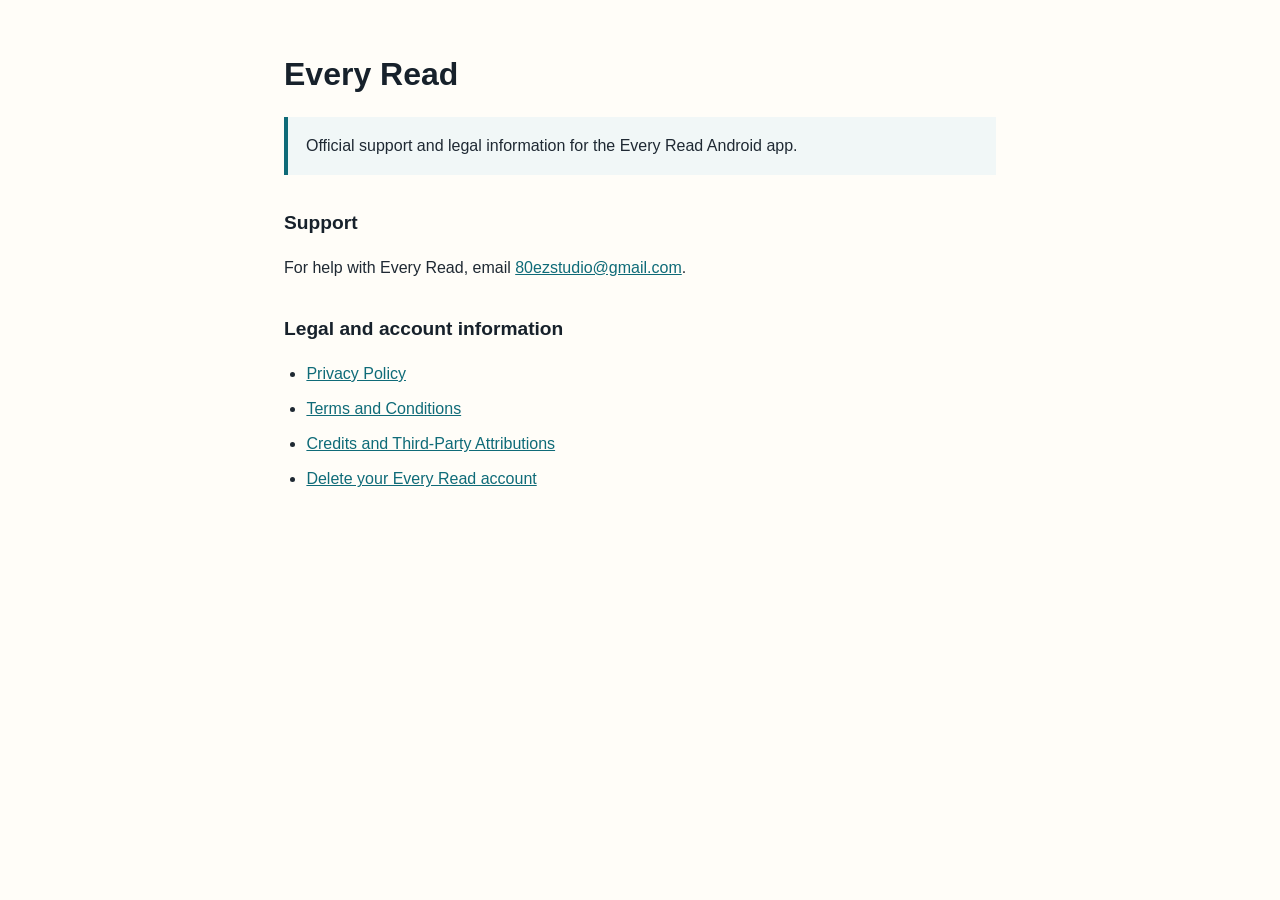
==== index.html @ a021ad3f "Add Every Read support landing page" ====
<!DOCTYPE html>
<html lang="en">
<head>
  <meta charset="UTF-8">
  <meta name="viewport" content="width=device-width, initial-scale=1.0">
  <title>Every Read Support</title>
  <meta name="description" content="Official support and legal information for the Every Read Android app.">
  <style>
    :root { color-scheme: light; }
    * { box-sizing: border-box; }
    body {
      margin: 0;
      background: #fffdf8;
      color: #1f2933;
      font-family: Arial, Helvetica, sans-serif;
      line-height: 1.65;
    }
    main {
      width: min(100%, 760px);
      margin: 0 auto;
      padding: 48px 24px;
    }
    h1 { margin: 0 0 0.5rem; color: #17212b; font-size: 2rem; }
    h2 { margin: 2rem 0 0.75rem; color: #17212b; font-size: 1.2rem; }
    p, li { font-size: 1rem; }
    ul { padding-left: 1.4rem; }
    li + li { margin-top: 0.55rem; }
    a { color: #0f6b78; overflow-wrap: anywhere; }
    .intro {
      padding: 16px 18px;
      border-left: 4px solid #0f6b78;
      background: #f1f7f7;
    }
  </style>
</head>
<body>
  <main>
    <h1>Every Read</h1>
    <p class="intro">Official support and legal information for the Every Read Android app.</p>

    <h2>Support</h2>
    <p>For help with Every Read, email <a href="mailto:80ezstudio@gmail.com">80ezstudio@gmail.com</a>.</p>

    <h2>Legal and account information</h2>
    <ul>
      <li><a href="privacy-policy.html">Privacy Policy</a></li>
      <li><a href="terms-and-conditions.html">Terms and Conditions</a></li>
      <li><a href="credits.html">Credits and Third-Party Attributions</a></li>
      <li><a href="delete-account/">Delete your Every Read account</a></li>
    </ul>
  </main>
</body>
</html>
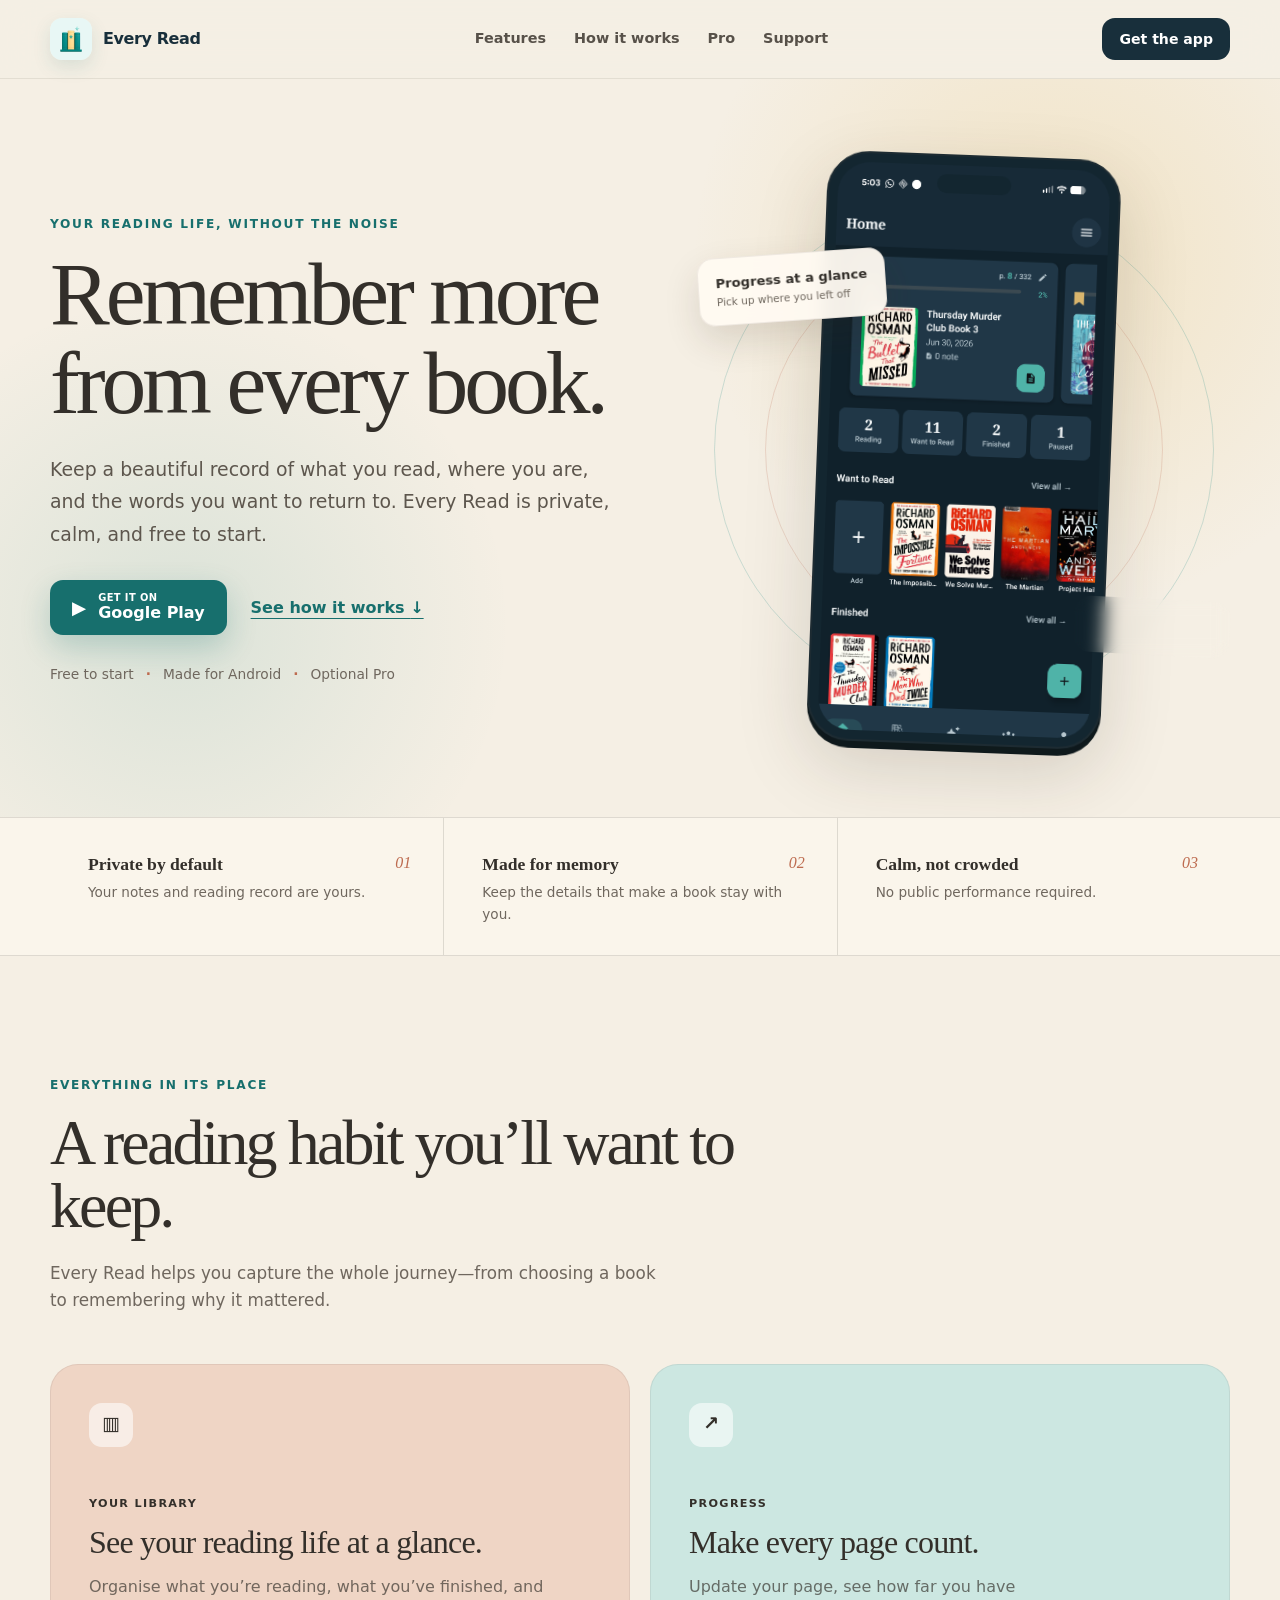
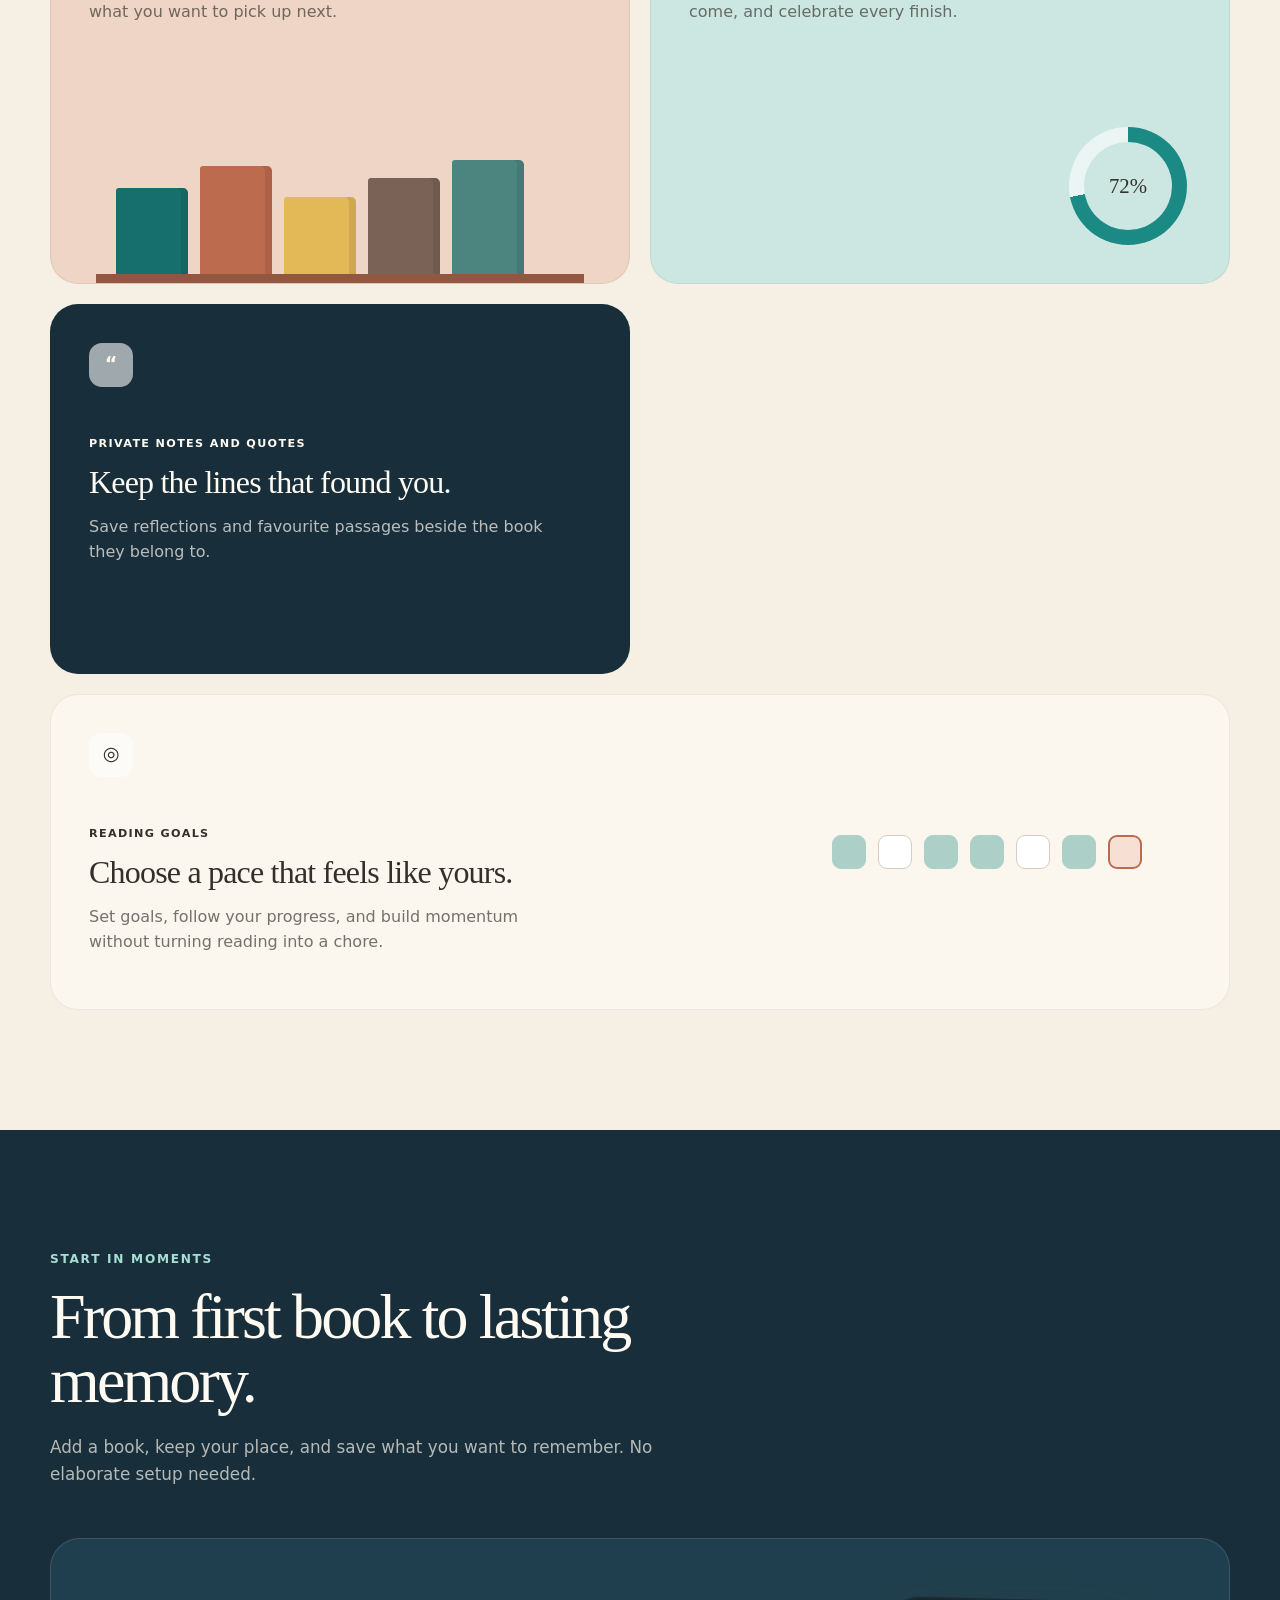
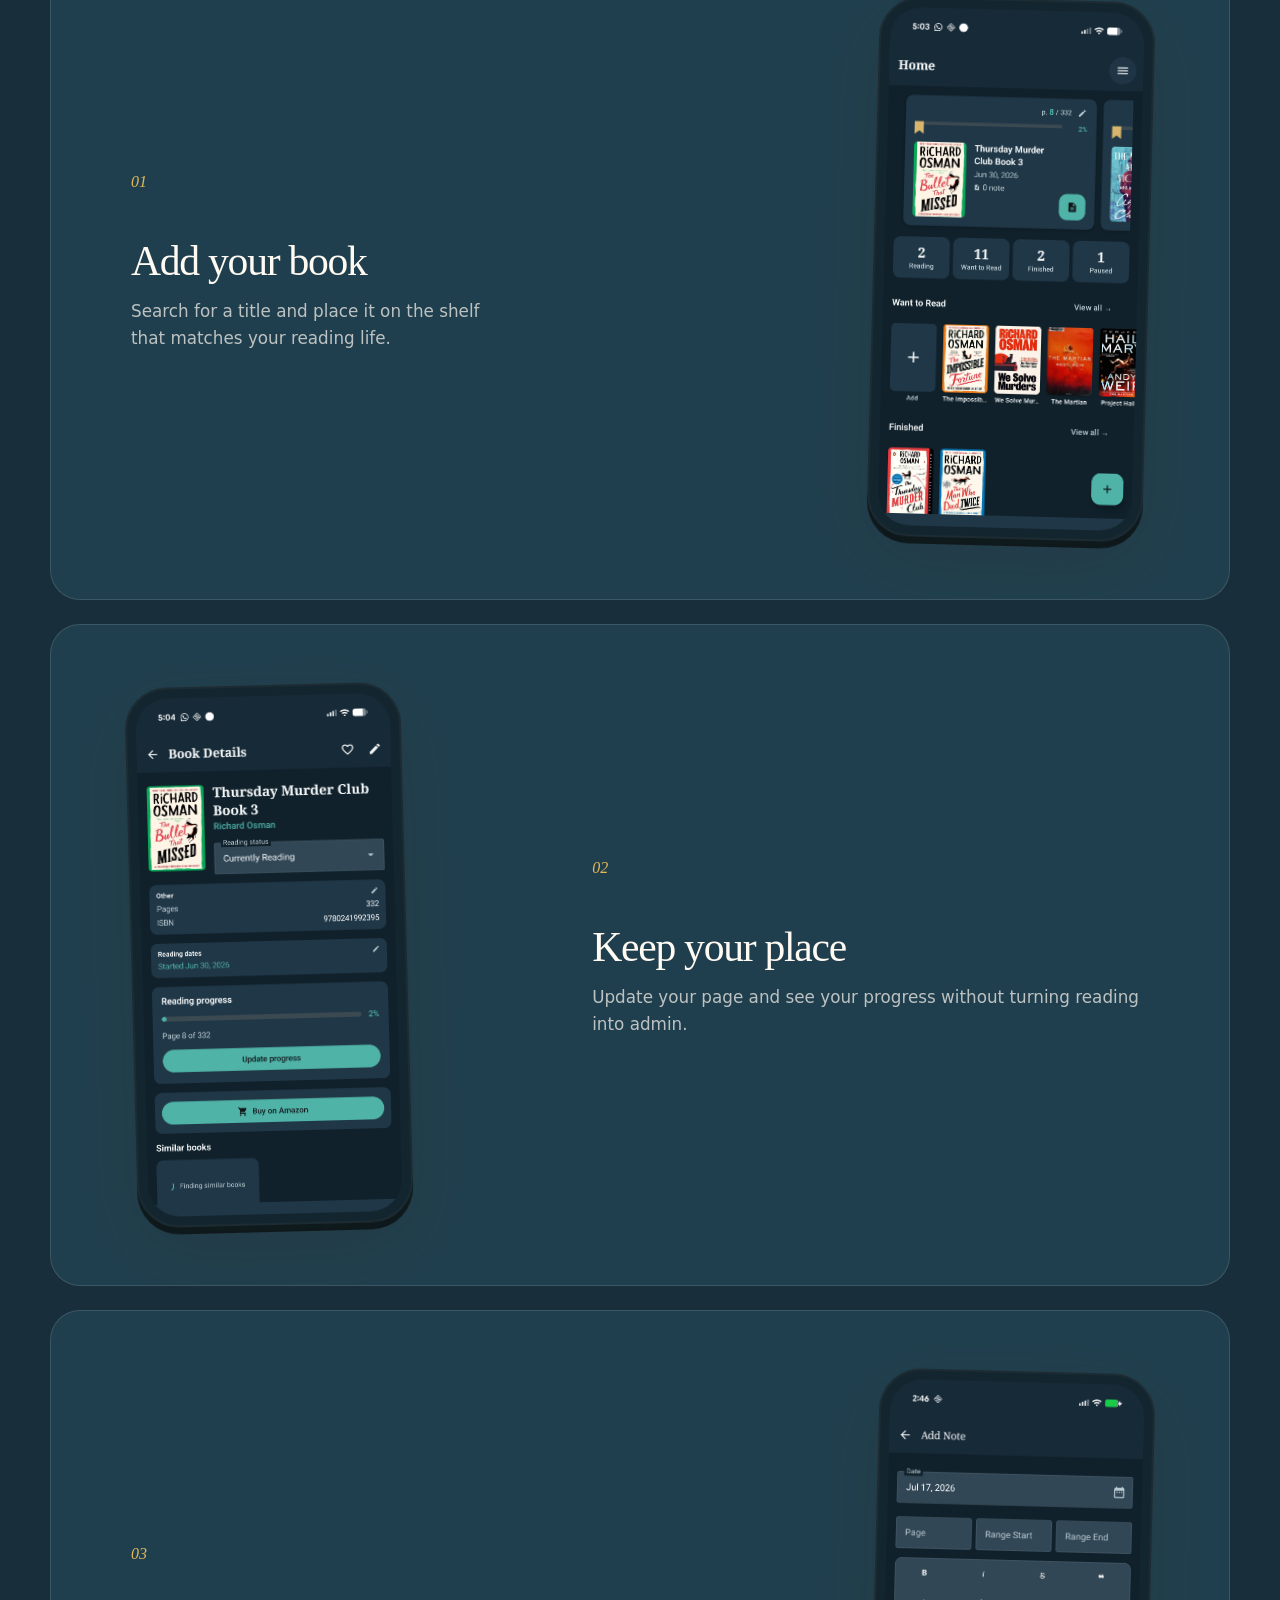
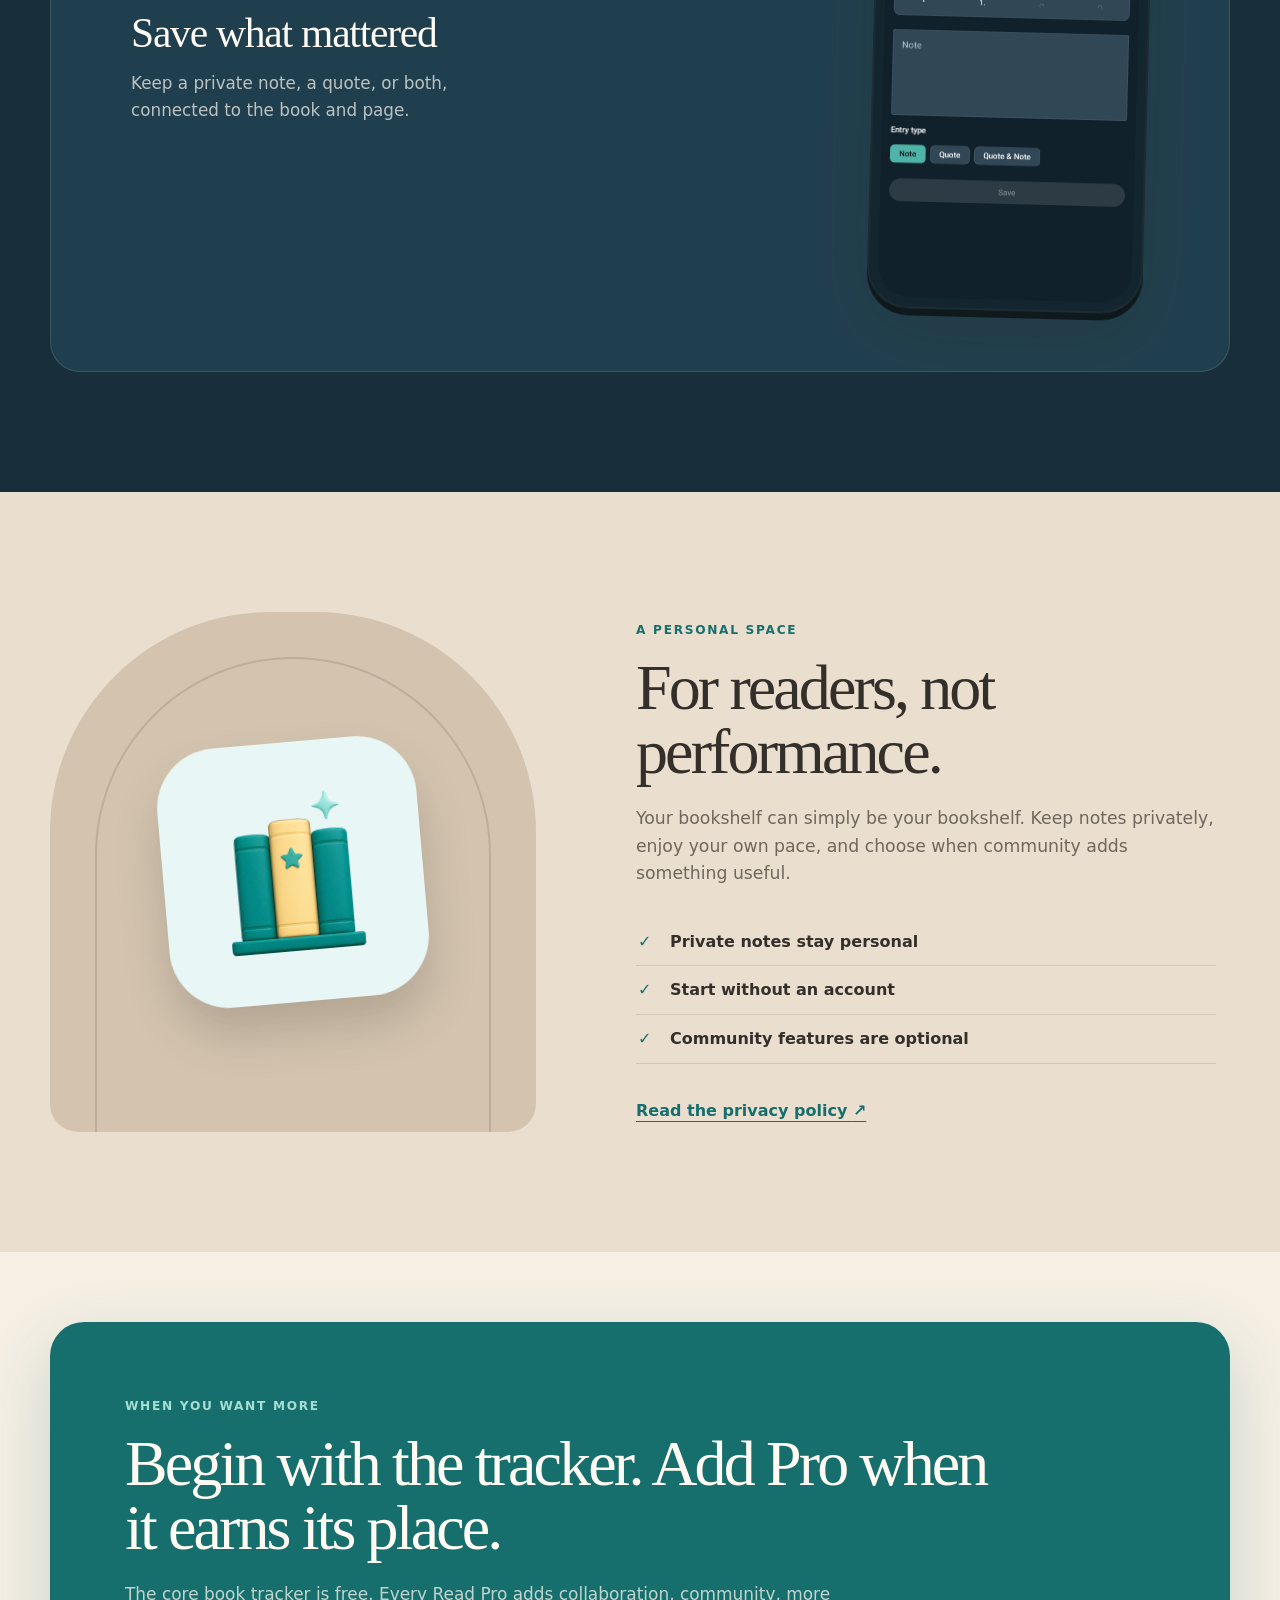
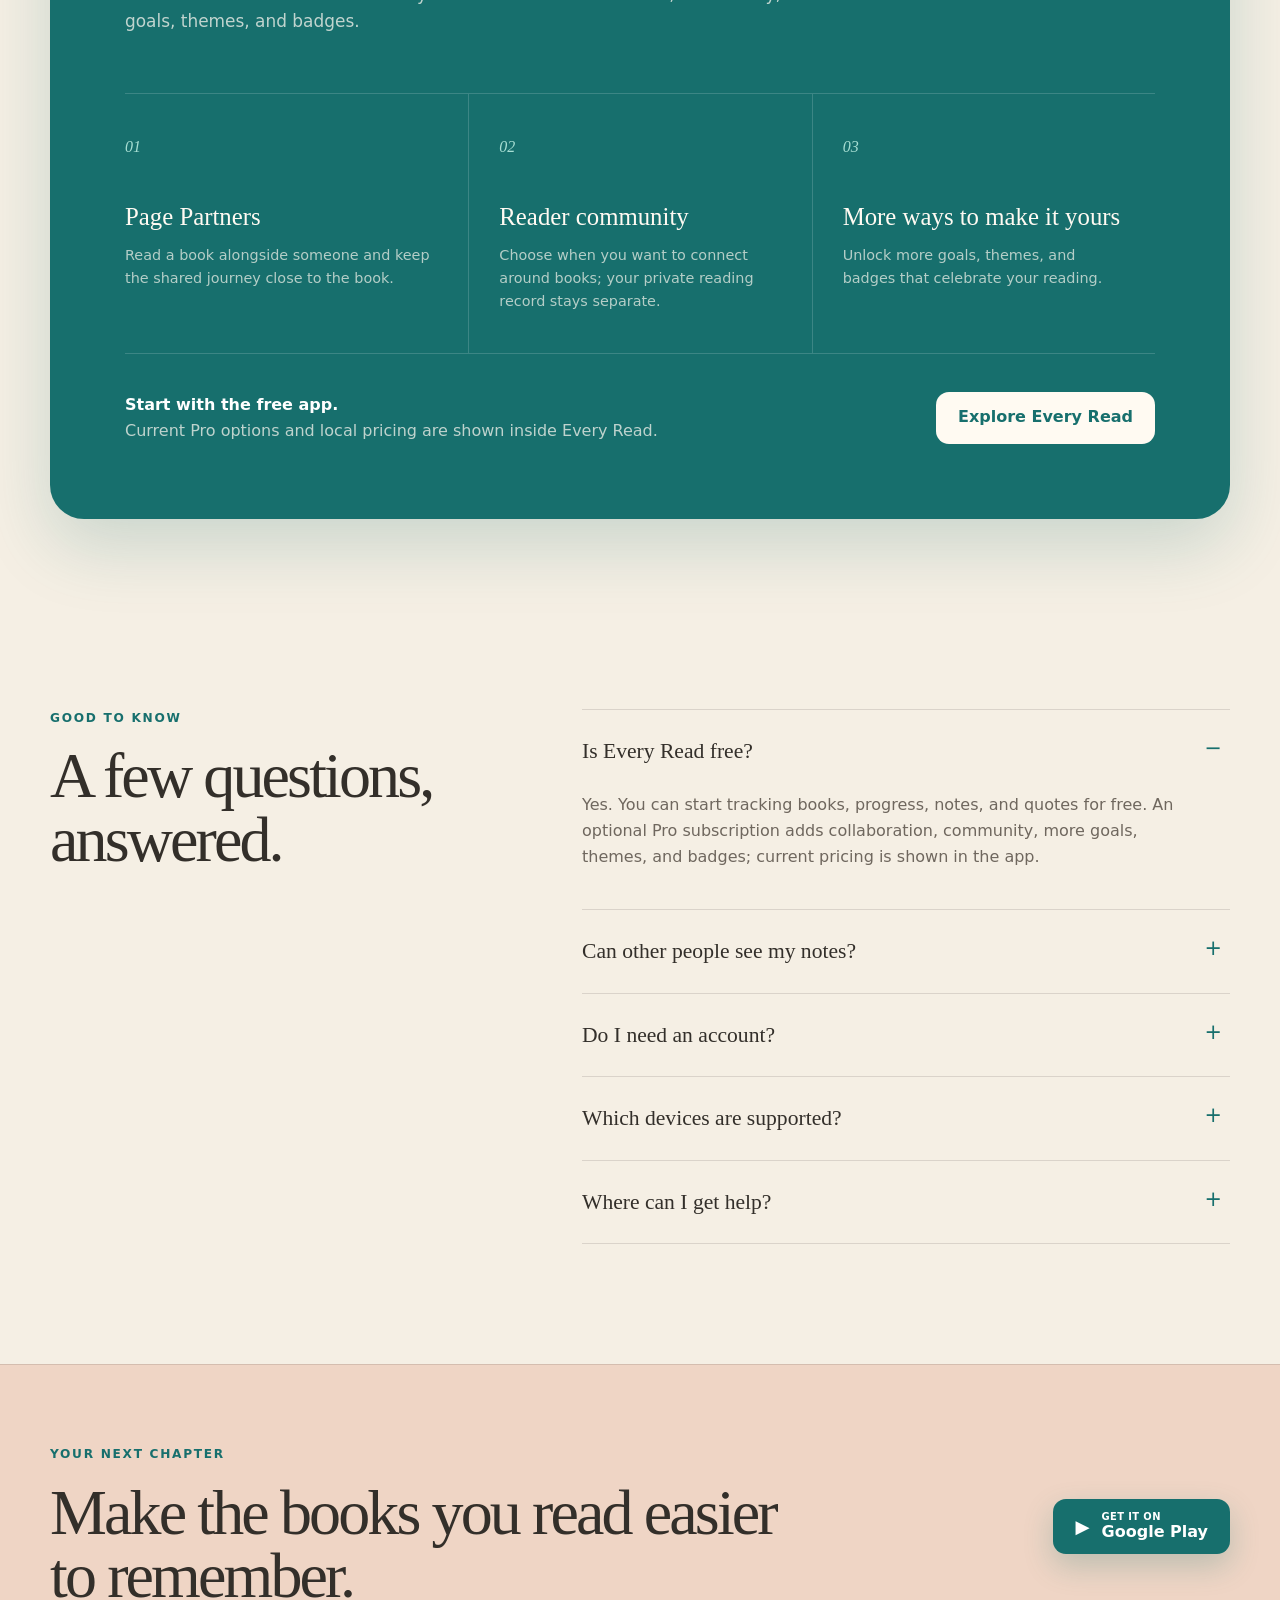
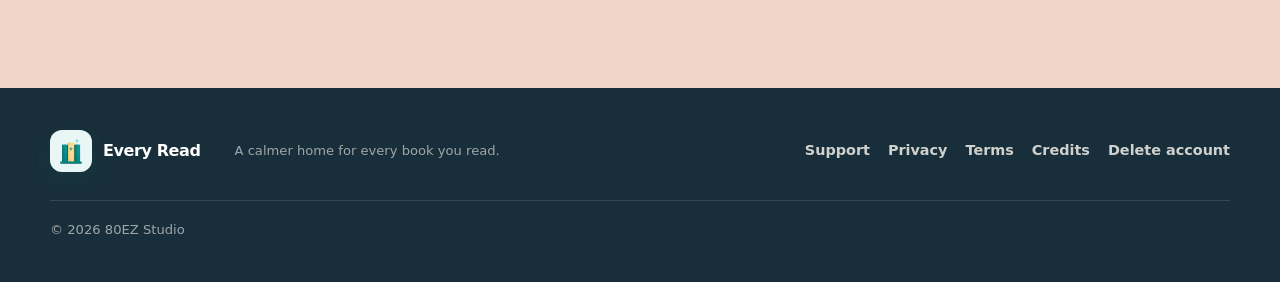
==== commit aafad1ed: "Refresh the official Every Read website" ====
--- a/index.html
+++ b/index.html
@@ -1,53 +1,280 @@
-<!DOCTYPE html>
-<html lang="en">
+<!doctype html>
+<html lang="en-GB">
 <head>
-  <meta charset="UTF-8">
-  <meta name="viewport" content="width=device-width, initial-scale=1.0">
-  <title>Every Read Support</title>
-  <meta name="description" content="Official support and legal information for the Every Read Android app.">
-  <style>
-    :root { color-scheme: light; }
-    * { box-sizing: border-box; }
-    body {
-      margin: 0;
-      background: #fffdf8;
-      color: #1f2933;
-      font-family: Arial, Helvetica, sans-serif;
-      line-height: 1.65;
+  <meta charset="utf-8">
+  <meta name="viewport" content="width=device-width, initial-scale=1">
+  <title>Every Read — Private book tracker and reading journal for Android</title>
+  <meta name="description" content="Track books, update your reading progress, and save private notes and quotes. Every Read is a calm Android book tracker that is free to start.">
+  <meta name="theme-color" content="#f5efe4">
+  <meta name="robots" content="index,follow,max-image-preview:large">
+  <link rel="canonical" href="https://80ezstudio.github.io/EveryRead/">
+  <link rel="icon" href="assets/every-read-icon.png" type="image/png">
+  <link rel="apple-touch-icon" href="assets/every-read-icon.png">
+  <link rel="stylesheet" href="styles.css">
+
+  <meta property="og:type" content="website">
+  <meta property="og:site_name" content="Every Read">
+  <meta property="og:title" content="Every Read — Remember more from every book">
+  <meta property="og:description" content="A calm, private book tracker and reading journal for Android. Free to start.">
+  <meta property="og:url" content="https://80ezstudio.github.io/EveryRead/">
+  <meta property="og:image" content="https://80ezstudio.github.io/EveryRead/assets/every-read-social.png">
+  <meta property="og:image:width" content="1200">
+  <meta property="og:image:height" content="630">
+  <meta property="og:image:alt" content="Every Read — remember more from every book">
+  <meta name="twitter:card" content="summary_large_image">
+
+  <script type="application/ld+json">
+  {
+    "@context": "https://schema.org",
+    "@type": "SoftwareApplication",
+    "name": "Every Read",
+    "applicationCategory": "LifestyleApplication",
+    "operatingSystem": "Android",
+    "description": "A private book tracker and reading journal for recording books, progress, notes, quotes, and reading goals.",
+    "url": "https://80ezstudio.github.io/EveryRead/",
+    "image": "https://80ezstudio.github.io/EveryRead/assets/every-read-icon.png",
+    "downloadUrl": "https://play.google.com/store/apps/details?id=com.eightyezstudio.mybookshelf",
+    "author": {
+      "@type": "Organization",
+      "name": "80EZ Studio"
+    },
+    "offers": {
+      "@type": "Offer",
+      "price": "0",
+      "priceCurrency": "GBP",
+      "description": "Free to start, with an optional Every Read Pro subscription."
     }
-    main {
-      width: min(100%, 760px);
-      margin: 0 auto;
-      padding: 48px 24px;
-    }
-    h1 { margin: 0 0 0.5rem; color: #17212b; font-size: 2rem; }
-    h2 { margin: 2rem 0 0.75rem; color: #17212b; font-size: 1.2rem; }
-    p, li { font-size: 1rem; }
-    ul { padding-left: 1.4rem; }
-    li + li { margin-top: 0.55rem; }
-    a { color: #0f6b78; overflow-wrap: anywhere; }
-    .intro {
-      padding: 16px 18px;
-      border-left: 4px solid #0f6b78;
-      background: #f1f7f7;
-    }
-  </style>
+  }
+  </script>
 </head>
 <body>
-  <main>
-    <h1>Every Read</h1>
-    <p class="intro">Official support and legal information for the Every Read Android app.</p>
-
-    <h2>Support</h2>
-    <p>For help with Every Read, email <a href="mailto:80ezstudio@gmail.com">80ezstudio@gmail.com</a>.</p>
-
-    <h2>Legal and account information</h2>
-    <ul>
-      <li><a href="privacy-policy.html">Privacy Policy</a></li>
-      <li><a href="terms-and-conditions.html">Terms and Conditions</a></li>
-      <li><a href="credits.html">Credits and Third-Party Attributions</a></li>
-      <li><a href="delete-account/">Delete your Every Read account</a></li>
-    </ul>
+  <a class="skip-link" href="#main">Skip to content</a>
+
+  <header class="site-header">
+    <div class="shell header-inner">
+      <a class="brand" href="#top" aria-label="Every Read home">
+        <img src="assets/every-read-icon.png" alt="" width="42" height="42">
+        <span>Every Read</span>
+      </a>
+      <nav aria-label="Main navigation">
+        <a href="#features">Features</a>
+        <a href="#how-it-works">How it works</a>
+        <a href="#pro">Pro</a>
+        <a href="#support">Support</a>
+      </nav>
+      <a class="button button-small" href="https://play.google.com/store/apps/details?id=com.eightyezstudio.mybookshelf&amp;referrer=utm_source%3Deveryread_site%26utm_medium%3Dwebsite%26utm_campaign%3Dofficial_homepage%26utm_content%3Dheader">Get the app</a>
+    </div>
+  </header>
+
+  <main id="main">
+    <section class="hero" id="top">
+      <div class="shell hero-grid">
+        <div class="hero-copy">
+          <p class="eyebrow">Your reading life, without the noise</p>
+          <h1>Remember more from every book.</h1>
+          <p class="hero-intro">Keep a beautiful record of what you read, where you are, and the words you want to return to. Every Read is private, calm, and free to start.</p>
+          <div class="hero-actions">
+            <a class="button button-primary store-button" href="https://play.google.com/store/apps/details?id=com.eightyezstudio.mybookshelf&amp;referrer=utm_source%3Deveryread_site%26utm_medium%3Dwebsite%26utm_campaign%3Dofficial_homepage%26utm_content%3Dhero" aria-label="Get Every Read on Google Play">
+              <span class="play-mark" aria-hidden="true">▶</span>
+              <span><small>Get it on</small>Google Play</span>
+            </a>
+            <a class="text-link" href="#how-it-works">See how it works <span aria-hidden="true">↓</span></a>
+          </div>
+          <ul class="quiet-facts" aria-label="App details">
+            <li>Free to start</li>
+            <li>Made for Android</li>
+            <li>Optional Pro</li>
+          </ul>
+        </div>
+
+        <div class="hero-visual">
+          <span class="orbit orbit-one" aria-hidden="true"></span>
+          <span class="orbit orbit-two" aria-hidden="true"></span>
+          <div class="phone hero-phone">
+            <div class="phone-camera" aria-hidden="true"></div>
+            <img src="assets/every-read-home.png" alt="Every Read home screen showing a bookshelf and reading progress" width="920" height="2048">
+          </div>
+          <div class="floating-card float-progress"><strong>Progress at a glance</strong><span>Pick up where you left off</span></div>
+          <div class="floating-card float-note"><span aria-hidden="true">✦</span><strong>Private notes</strong></div>
+        </div>
+      </div>
+    </section>
+
+    <section class="principle-strip" aria-label="Every Read principles">
+      <div class="shell principle-grid">
+        <div><span>01</span><strong>Private by default</strong><p>Your notes and reading record are yours.</p></div>
+        <div><span>02</span><strong>Made for memory</strong><p>Keep the details that make a book stay with you.</p></div>
+        <div><span>03</span><strong>Calm, not crowded</strong><p>No public performance required.</p></div>
+      </div>
+    </section>
+
+    <section class="section features" id="features">
+      <div class="shell">
+        <div class="section-heading">
+          <p class="eyebrow">Everything in its place</p>
+          <h2>A reading habit you’ll want to keep.</h2>
+          <p>Every Read helps you capture the whole journey—from choosing a book to remembering why it mattered.</p>
+        </div>
+
+        <div class="feature-grid">
+          <article class="feature-card feature-large warm">
+            <span class="feature-icon" aria-hidden="true">▥</span>
+            <p class="card-label">Your library</p>
+            <h3>See your reading life at a glance.</h3>
+            <p>Organise what you’re reading, what you’ve finished, and what you want to pick up next.</p>
+            <div class="mini-shelf" aria-hidden="true"><i></i><i></i><i></i><i></i><i></i></div>
+          </article>
+
+          <article class="feature-card teal">
+            <span class="feature-icon" aria-hidden="true">↗</span>
+            <p class="card-label">Progress</p>
+            <h3>Make every page count.</h3>
+            <p>Update your page, see how far you have come, and celebrate every finish.</p>
+            <div class="ring" aria-hidden="true"><span>72%</span></div>
+          </article>
+
+          <article class="feature-card ink">
+            <span class="feature-icon" aria-hidden="true">“</span>
+            <p class="card-label">Private notes and quotes</p>
+            <h3>Keep the lines that found you.</h3>
+            <p>Save reflections and favourite passages beside the book they belong to.</p>
+          </article>
+
+          <article class="feature-card feature-wide paper">
+            <div>
+              <span class="feature-icon" aria-hidden="true">◎</span>
+              <p class="card-label">Reading goals</p>
+              <h3>Choose a pace that feels like yours.</h3>
+              <p>Set goals, follow your progress, and build momentum without turning reading into a chore.</p>
+            </div>
+            <div class="goal-calendar" aria-hidden="true">
+              <span class="filled"></span><span></span><span class="filled"></span><span class="filled"></span><span></span><span class="filled"></span><span class="today"></span>
+            </div>
+          </article>
+        </div>
+      </div>
+    </section>
+
+    <section class="section journey" id="how-it-works">
+      <div class="shell">
+        <div class="section-heading journey-heading">
+          <p class="eyebrow">Start in moments</p>
+          <h2>From first book to lasting memory.</h2>
+          <p>Add a book, keep your place, and save what you want to remember. No elaborate setup needed.</p>
+        </div>
+
+        <div class="journey-grid">
+          <article class="journey-step">
+            <div class="step-copy"><span>01</span><h3>Add your book</h3><p>Search for a title and place it on the shelf that matches your reading life.</p></div>
+            <div class="phone phone-small"><img src="assets/every-read-home.png" alt="Every Read home screen with reading and want-to-read shelves" loading="lazy" width="920" height="2048"></div>
+          </article>
+          <article class="journey-step journey-reverse">
+            <div class="step-copy"><span>02</span><h3>Keep your place</h3><p>Update your page and see your progress without turning reading into admin.</p></div>
+            <div class="phone phone-small"><img src="assets/every-read-progress.png" alt="Every Read book details screen with an update progress action" loading="lazy" width="920" height="2048"></div>
+          </article>
+          <article class="journey-step">
+            <div class="step-copy"><span>03</span><h3>Save what mattered</h3><p>Keep a private note, a quote, or both, connected to the book and page.</p></div>
+            <div class="phone phone-small"><img src="assets/every-read-note.png" alt="Every Read private note editor" loading="lazy" width="920" height="2048"></div>
+          </article>
+        </div>
+      </div>
+    </section>
+
+    <section class="section privacy-section">
+      <div class="shell privacy-grid">
+        <div class="privacy-art" aria-hidden="true">
+          <div class="arch"></div>
+          <img src="assets/every-read-icon.png" alt="" width="512" height="512">
+        </div>
+        <div class="privacy-copy">
+          <p class="eyebrow">A personal space</p>
+          <h2>For readers, not performance.</h2>
+          <p>Your bookshelf can simply be your bookshelf. Keep notes privately, enjoy your own pace, and choose when community adds something useful.</p>
+          <ul class="check-list">
+            <li>Private notes stay personal</li>
+            <li>Start without an account</li>
+            <li>Community features are optional</li>
+          </ul>
+          <a class="text-link" href="privacy-policy.html">Read the privacy policy <span aria-hidden="true">↗</span></a>
+        </div>
+      </div>
+    </section>
+
+    <section class="section pro-section" id="pro">
+      <div class="shell pro-panel">
+        <div class="pro-heading">
+          <p class="eyebrow light">When you want more</p>
+          <h2>Begin with the tracker. Add Pro when it earns its place.</h2>
+          <p>The core book tracker is free. Every Read Pro adds collaboration, community, more goals, themes, and badges.</p>
+        </div>
+        <div class="pro-grid">
+          <article><span class="pro-number">01</span><h3>Page Partners</h3><p>Read a book alongside someone and keep the shared journey close to the book.</p></article>
+          <article><span class="pro-number">02</span><h3>Reader community</h3><p>Choose when you want to connect around books; your private reading record stays separate.</p></article>
+          <article><span class="pro-number">03</span><h3>More ways to make it yours</h3><p>Unlock more goals, themes, and badges that celebrate your reading.</p></article>
+        </div>
+        <div class="pro-cta">
+          <p><strong>Start with the free app.</strong><br>Current Pro options and local pricing are shown inside Every Read.</p>
+          <a class="button button-light" href="https://play.google.com/store/apps/details?id=com.eightyezstudio.mybookshelf&amp;referrer=utm_source%3Deveryread_site%26utm_medium%3Dwebsite%26utm_campaign%3Dofficial_homepage%26utm_content%3Dpro">Explore Every Read</a>
+        </div>
+      </div>
+    </section>
+
+    <section class="section questions" id="support">
+      <div class="shell question-grid">
+        <div class="section-heading question-heading">
+          <p class="eyebrow">Good to know</p>
+          <h2>A few questions, answered.</h2>
+        </div>
+        <div class="faq-list">
+          <details open>
+            <summary>Is Every Read free?</summary>
+            <p>Yes. You can start tracking books, progress, notes, and quotes for free. An optional Pro subscription adds collaboration, community, more goals, themes, and badges; current pricing is shown in the app.</p>
+          </details>
+          <details>
+            <summary>Can other people see my notes?</summary>
+            <p>Your private notes and quotes are for you. Community features are separate and optional.</p>
+          </details>
+          <details>
+            <summary>Do I need an account?</summary>
+            <p>No. You can begin with a local profile. An account is available when you want cloud and community features.</p>
+          </details>
+          <details>
+            <summary>Which devices are supported?</summary>
+            <p>Every Read is currently available for Android through Google Play.</p>
+          </details>
+          <details>
+            <summary>Where can I get help?</summary>
+            <p>Email <a href="mailto:80ezstudio@gmail.com">80ezstudio@gmail.com</a>, or use the support and account links below.</p>
+          </details>
+        </div>
+      </div>
+    </section>
+
+    <section class="final-cta">
+      <div class="shell final-cta-inner">
+        <div><p class="eyebrow">Your next chapter</p><h2>Make the books you read easier to remember.</h2></div>
+        <a class="button button-primary store-button" href="https://play.google.com/store/apps/details?id=com.eightyezstudio.mybookshelf&amp;referrer=utm_source%3Deveryread_site%26utm_medium%3Dwebsite%26utm_campaign%3Dofficial_homepage%26utm_content%3Dfooter" aria-label="Get Every Read on Google Play">
+          <span class="play-mark" aria-hidden="true">▶</span><span><small>Get it on</small>Google Play</span>
+        </a>
+      </div>
+    </section>
   </main>
+
+  <footer>
+    <div class="shell footer-inner">
+      <a class="brand footer-brand" href="#top" aria-label="Every Read home">
+        <img src="assets/every-read-icon.png" alt="" width="42" height="42"><span>Every Read</span>
+      </a>
+      <p>A calmer home for every book you read.</p>
+      <div class="footer-links" aria-label="Support and legal links">
+        <a href="mailto:80ezstudio@gmail.com">Support</a>
+        <a href="privacy-policy.html">Privacy</a>
+        <a href="terms-and-conditions.html">Terms</a>
+        <a href="credits.html">Credits</a>
+        <a href="delete-account/">Delete account</a>
+      </div>
+      <p class="copyright">© 2026 80EZ Studio</p>
+    </div>
+  </footer>
 </body>
 </html>
--- a/styles.css
+++ b/styles.css
@@ -0,0 +1,399 @@
+:root {
+  --paper: #f5efe4;
+  --paper-deep: #eadfce;
+  --cream: #fffaf2;
+  --ink: #182f3b;
+  --ink-soft: #28495a;
+  --text: #332f2a;
+  --muted: #6f675e;
+  --teal: #1b8984;
+  --teal-dark: #176f6d;
+  --teal-light: #cce7e1;
+  --gold: #e3b857;
+  --coral: #bd6b4f;
+  --line: rgba(51, 47, 42, 0.14);
+  --shadow: 0 24px 70px rgba(56, 43, 30, 0.17);
+  --radius: 28px;
+  --shell: min(1180px, calc(100% - 40px));
+}
+
+* { box-sizing: border-box; }
+
+html {
+  scroll-behavior: smooth;
+  scroll-padding-top: 92px;
+}
+
+body {
+  margin: 0;
+  background: var(--paper);
+  color: var(--text);
+  font-family: Inter, ui-sans-serif, system-ui, -apple-system, BlinkMacSystemFont, "Segoe UI", sans-serif;
+  font-size: 16px;
+  line-height: 1.6;
+  -webkit-font-smoothing: antialiased;
+}
+
+a { color: inherit; }
+img { display: block; max-width: 100%; }
+summary { font: inherit; }
+.shell { width: var(--shell); margin-inline: auto; }
+
+.skip-link {
+  position: fixed;
+  z-index: 100;
+  top: 12px;
+  left: 12px;
+  transform: translateY(-160%);
+  padding: 10px 16px;
+  border-radius: 8px;
+  background: var(--ink);
+  color: white;
+}
+
+.skip-link:focus { transform: translateY(0); }
+
+.site-header {
+  position: sticky;
+  z-index: 20;
+  top: 0;
+  border-bottom: 1px solid rgba(51, 47, 42, 0.09);
+  background: rgba(245, 239, 228, 0.91);
+  backdrop-filter: blur(18px);
+}
+
+.header-inner {
+  min-height: 78px;
+  display: flex;
+  align-items: center;
+  justify-content: space-between;
+  gap: 28px;
+}
+
+.brand {
+  display: inline-flex;
+  align-items: center;
+  gap: 11px;
+  color: var(--ink);
+  font-weight: 850;
+  letter-spacing: -0.025em;
+  text-decoration: none;
+}
+
+.brand img {
+  width: 42px;
+  height: 42px;
+  border-radius: 12px;
+  box-shadow: 0 7px 18px rgba(23, 111, 109, 0.13);
+}
+
+nav { display: flex; align-items: center; gap: 28px; }
+nav a,
+.footer-links a {
+  color: #575149;
+  font-size: 0.9rem;
+  font-weight: 700;
+  text-decoration: none;
+}
+
+nav a:hover,
+.footer-links a:hover { color: var(--teal-dark); }
+
+.button {
+  display: inline-flex;
+  align-items: center;
+  justify-content: center;
+  gap: 12px;
+  min-height: 52px;
+  padding: 13px 22px;
+  border-radius: 13px;
+  font-weight: 850;
+  line-height: 1.05;
+  text-decoration: none;
+  transition: transform 160ms ease, box-shadow 160ms ease, background 160ms ease;
+}
+
+.button:hover { transform: translateY(-2px); }
+.button:focus-visible,
+a:focus-visible,
+summary:focus-visible { outline: 3px solid var(--gold); outline-offset: 3px; }
+.button-small { min-height: 42px; padding: 10px 17px; background: var(--ink); color: white; font-size: 0.88rem; }
+.button-primary { background: var(--teal-dark); color: white; box-shadow: 0 12px 30px rgba(23, 111, 109, 0.23); }
+.button-primary:hover { background: #105c5a; box-shadow: 0 16px 34px rgba(23, 111, 109, 0.28); }
+.button-light { background: var(--cream); color: var(--teal-dark); }
+.store-button small { display: block; margin-bottom: 2px; font-size: 0.62rem; font-weight: 700; letter-spacing: 0.04em; text-transform: uppercase; }
+.play-mark { font-size: 1.15rem; }
+
+.hero {
+  position: relative;
+  min-height: 730px;
+  overflow: hidden;
+  background:
+    radial-gradient(circle at 82% 24%, rgba(227, 184, 87, 0.22), transparent 30%),
+    radial-gradient(circle at 14% 74%, rgba(27, 137, 132, 0.12), transparent 27%),
+    var(--paper);
+}
+
+.hero::before {
+  content: "";
+  position: absolute;
+  inset: 0;
+  opacity: 0.28;
+  pointer-events: none;
+  background-image: radial-gradient(rgba(51, 47, 42, 0.24) 0.7px, transparent 0.7px);
+  background-size: 14px 14px;
+  mask-image: linear-gradient(to bottom, transparent, black 24%, black 68%, transparent);
+}
+
+.hero-grid {
+  position: relative;
+  display: grid;
+  grid-template-columns: minmax(0, 1.04fr) minmax(430px, 0.96fr);
+  align-items: center;
+  gap: 72px;
+  min-height: 700px;
+  padding-block: 76px 72px;
+}
+
+.hero-copy { max-width: 660px; }
+.eyebrow {
+  margin: 0 0 16px;
+  color: var(--teal-dark);
+  font-size: 0.76rem;
+  font-weight: 900;
+  letter-spacing: 0.14em;
+  text-transform: uppercase;
+}
+.eyebrow.light { color: #a7ded3; }
+h1, h2, h3, p { margin-top: 0; }
+h1, h2 {
+  font-family: Georgia, "Times New Roman", serif;
+  font-weight: 500;
+  letter-spacing: -0.045em;
+  line-height: 0.99;
+}
+h1 { max-width: 730px; margin-bottom: 25px; font-size: clamp(4rem, 7vw, 6.7rem); }
+h2 { margin-bottom: 22px; font-size: clamp(2.7rem, 5vw, 4.6rem); }
+h3 { margin-bottom: 12px; font-size: 1.35rem; line-height: 1.2; }
+
+.hero-intro { max-width: 590px; margin-bottom: 30px; color: #5d564d; font-size: 1.18rem; line-height: 1.72; }
+.hero-actions { display: flex; align-items: center; gap: 24px; }
+.text-link { color: var(--teal-dark); font-weight: 850; text-underline-offset: 5px; }
+.quiet-facts { display: flex; gap: 0; margin: 28px 0 0; padding: 0; color: var(--muted); font-size: 0.86rem; list-style: none; }
+.quiet-facts li + li::before { content: "·"; margin-inline: 12px; color: var(--coral); font-weight: 900; }
+
+.hero-visual { position: relative; min-height: 575px; display: grid; place-items: center; }
+.orbit { position: absolute; border: 1px solid rgba(27, 137, 132, 0.2); border-radius: 50%; }
+.orbit-one { width: 500px; height: 500px; }
+.orbit-two { width: 398px; height: 398px; border-color: rgba(189, 107, 79, 0.2); }
+
+.phone {
+  position: relative;
+  z-index: 2;
+  overflow: hidden;
+  padding: 9px;
+  border: 2px solid #1d2b32;
+  border-radius: 42px;
+  background: #132630;
+  box-shadow: var(--shadow), 0 7px 0 #0b181d;
+}
+
+.phone img { width: 100%; border-radius: 32px; }
+.hero-phone { width: 294px; height: 590px; transform: rotate(2.2deg); }
+.hero-phone img { height: 100%; object-fit: cover; object-position: top; }
+.phone-camera { position: absolute; z-index: 3; top: 18px; left: 50%; width: 74px; height: 19px; border-radius: 999px; background: #132630; transform: translateX(-50%); }
+
+.floating-card {
+  position: absolute;
+  z-index: 3;
+  padding: 14px 17px;
+  border: 1px solid rgba(51, 47, 42, 0.08);
+  border-radius: 16px;
+  background: rgba(255, 250, 242, 0.95);
+  box-shadow: 0 15px 36px rgba(55, 43, 31, 0.14);
+  backdrop-filter: blur(9px);
+}
+.floating-card strong,
+.floating-card span { display: block; }
+.floating-card strong { font-size: 0.82rem; }
+.floating-card span { color: var(--muted); font-size: 0.66rem; }
+.float-progress { left: 0; top: 98px; transform: rotate(-4deg); }
+.float-note { right: 0; bottom: 90px; display: flex; align-items: center; gap: 8px; transform: rotate(3deg); }
+.float-note span { color: var(--coral); font-size: 1rem; }
+
+.principle-strip { border-block: 1px solid var(--line); background: rgba(255, 250, 242, 0.47); }
+.principle-grid { display: grid; grid-template-columns: repeat(3, 1fr); }
+.principle-grid > div { position: relative; padding: 32px 38px 29px; }
+.principle-grid > div + div { border-left: 1px solid var(--line); }
+.principle-grid span { position: absolute; top: 32px; right: 32px; color: var(--coral); font-family: Georgia, serif; font-style: italic; }
+.principle-grid strong { display: block; margin-bottom: 4px; font-family: Georgia, serif; font-size: 1.1rem; }
+.principle-grid p { margin: 0; color: var(--muted); font-size: 0.85rem; }
+
+.section { padding-block: 120px; }
+.section-heading { max-width: 710px; margin-bottom: 50px; }
+.section-heading > p:last-child { max-width: 610px; color: var(--muted); font-size: 1.05rem; }
+
+.feature-grid { display: grid; grid-template-columns: repeat(2, 1fr); gap: 20px; }
+.feature-card { position: relative; min-height: 370px; overflow: hidden; padding: 38px; border: 1px solid rgba(51, 47, 42, 0.08); border-radius: var(--radius); }
+.feature-card p { max-width: 470px; color: rgba(51, 47, 42, 0.67); }
+.feature-card .card-label { margin-bottom: 11px; color: inherit; font-size: 0.7rem; font-weight: 900; letter-spacing: 0.12em; text-transform: uppercase; }
+.feature-card h3 { max-width: 440px; font-family: Georgia, serif; font-size: 2rem; font-weight: 500; letter-spacing: -0.025em; }
+.feature-icon { width: 44px; height: 44px; display: grid; place-items: center; margin-bottom: 48px; border-radius: 13px; background: rgba(255, 255, 255, 0.58); font-size: 1.2rem; font-weight: 850; }
+.warm { background: #efd5c5; }
+.teal { background: var(--teal-light); }
+.feature-card.teal { padding-right: 175px; }
+.ink { background: var(--ink); color: var(--cream); }
+.ink p { color: rgba(255, 250, 242, 0.7); }
+.paper { background: #fbf7ef; }
+.feature-card.feature-large { min-height: 520px; padding-bottom: 180px; }
+.feature-wide { grid-column: 1 / -1; min-height: 300px; display: grid; grid-template-columns: 1.2fr 0.8fr; align-items: center; gap: 80px; }
+
+.mini-shelf { position: absolute; right: 45px; bottom: 0; left: 45px; height: 125px; display: flex; align-items: flex-end; gap: 12px; padding-inline: 20px; border-bottom: 9px solid #91583f; }
+.mini-shelf i { flex: 1; max-width: 72px; border-radius: 3px 5px 0 0; background: var(--coral); box-shadow: inset -7px 0 rgba(0, 0, 0, 0.09); }
+.mini-shelf i:nth-child(1) { height: 86px; background: var(--teal-dark); }
+.mini-shelf i:nth-child(2) { height: 108px; }
+.mini-shelf i:nth-child(3) { height: 77px; background: var(--gold); }
+.mini-shelf i:nth-child(4) { height: 96px; background: #7b6256; }
+.mini-shelf i:nth-child(5) { height: 114px; background: #4c8580; }
+
+.ring { position: absolute; right: 42px; bottom: 38px; width: 118px; height: 118px; display: grid; place-items: center; border-radius: 50%; background: conic-gradient(var(--teal) 72%, rgba(255, 255, 255, 0.6) 0); }
+.ring::before { content: ""; position: absolute; width: 88px; height: 88px; border-radius: 50%; background: var(--teal-light); }
+.ring span { position: relative; font-family: Georgia, serif; font-size: 1.3rem; }
+.goal-calendar { display: grid; grid-template-columns: repeat(7, 34px); gap: 12px; justify-content: center; }
+.goal-calendar span { width: 34px; height: 34px; border: 1px solid #d8cdc0; border-radius: 9px; background: white; }
+.goal-calendar .filled { background: #acd0c8; border-color: #acd0c8; }
+.goal-calendar .today { border: 2px solid var(--coral); background: #f7dfd4; }
+
+.journey { background: var(--ink); color: var(--cream); }
+.journey .eyebrow { color: #a7ded3; }
+.journey-heading > p:last-child { color: rgba(255, 250, 242, 0.68); }
+.journey-grid { display: grid; gap: 24px; }
+.journey-step { min-height: 580px; display: grid; grid-template-columns: 0.8fr 1.2fr; align-items: center; gap: 90px; overflow: hidden; padding: 60px 80px; border: 1px solid rgba(255, 255, 255, 0.12); border-radius: 30px; background: #203f4e; }
+.journey-reverse .step-copy { order: 2; }
+.journey-reverse .phone { justify-self: start; }
+.step-copy span { display: block; margin-bottom: 42px; color: var(--gold); font-family: Georgia, serif; font-style: italic; }
+.step-copy h3 { font-family: Georgia, serif; font-size: 2.6rem; font-weight: 500; letter-spacing: -0.03em; }
+.step-copy p { color: rgba(255, 250, 242, 0.7); font-size: 1.05rem; }
+.phone-small { justify-self: end; width: 276px; height: 540px; transform: rotate(1.5deg); }
+.phone-small img { height: 100%; object-fit: cover; object-position: top; }
+.journey-step:nth-child(2) .phone-small { transform: rotate(-1.5deg); }
+
+.privacy-section { background: var(--paper-deep); }
+.privacy-grid { display: grid; grid-template-columns: 0.9fr 1.1fr; align-items: center; gap: 100px; }
+.privacy-copy { max-width: 580px; }
+.privacy-copy > p:not(.eyebrow) { color: var(--muted); font-size: 1.08rem; }
+.check-list { margin: 30px 0 34px; padding: 0; list-style: none; }
+.check-list li { position: relative; padding: 11px 0 11px 34px; border-bottom: 1px solid var(--line); font-weight: 750; }
+.check-list li::before { content: "✓"; position: absolute; left: 2px; color: var(--teal-dark); font-weight: 900; }
+.privacy-art { position: relative; min-height: 520px; display: grid; place-items: center; overflow: hidden; border-radius: 220px 220px 28px 28px; background: #d4c4af; }
+.privacy-art .arch { position: absolute; inset: 45px 45px 0; border: 2px solid rgba(51, 47, 42, 0.14); border-bottom: 0; border-radius: 200px 200px 0 0; }
+.privacy-art img { position: relative; z-index: 2; width: 260px; height: 260px; border-radius: 60px; box-shadow: 0 28px 48px rgba(51, 47, 42, 0.2); transform: rotate(-5deg); }
+
+.pro-section { padding-block: 70px; }
+.pro-panel { padding: 75px; border-radius: 34px; background: var(--teal-dark); color: var(--cream); box-shadow: 0 26px 70px rgba(23, 111, 109, 0.2); }
+.pro-heading { max-width: 870px; }
+.pro-heading > p:last-child { max-width: 720px; color: rgba(255, 250, 242, 0.73); font-size: 1.06rem; }
+.pro-grid { display: grid; grid-template-columns: repeat(3, 1fr); gap: 0; margin-top: 58px; border-block: 1px solid rgba(255, 255, 255, 0.16); }
+.pro-grid article { padding: 40px 30px 40px 0; }
+.pro-grid article + article { padding-left: 30px; border-left: 1px solid rgba(255, 255, 255, 0.16); }
+.pro-grid h3 { font-family: Georgia, serif; font-size: 1.55rem; font-weight: 500; }
+.pro-grid p { margin: 0; color: rgba(255, 250, 242, 0.68); font-size: 0.9rem; }
+.pro-number { display: block; margin-bottom: 42px; color: #a7ded3; font-family: Georgia, serif; font-style: italic; }
+.pro-cta { display: flex; align-items: center; justify-content: space-between; gap: 40px; padding-top: 38px; }
+.pro-cta p { margin: 0; color: rgba(255, 250, 242, 0.72); }
+.pro-cta strong { color: white; }
+
+.question-grid { display: grid; grid-template-columns: 0.8fr 1.2fr; gap: 100px; }
+.question-heading { position: sticky; top: 120px; align-self: start; }
+.faq-list details { border-top: 1px solid var(--line); }
+.faq-list details:last-child { border-bottom: 1px solid var(--line); }
+.faq-list summary { position: relative; padding: 24px 48px 24px 0; cursor: pointer; font-family: Georgia, serif; font-size: 1.35rem; list-style: none; }
+.faq-list summary::-webkit-details-marker { display: none; }
+.faq-list summary::after { content: "+"; position: absolute; top: 22px; right: 8px; color: var(--teal-dark); font-family: system-ui, sans-serif; font-size: 1.3rem; }
+.faq-list details[open] summary::after { content: "−"; }
+.faq-list details p { max-width: 680px; padding: 0 45px 24px 0; color: var(--muted); }
+.faq-list details p a { color: var(--teal-dark); font-weight: 750; }
+
+.final-cta { padding-block: 80px; border-top: 1px solid var(--line); background: #efd5c5; }
+.final-cta-inner { display: flex; align-items: center; justify-content: space-between; gap: 60px; }
+.final-cta h2 { max-width: 760px; margin: 0; font-size: clamp(2.6rem, 5vw, 4.5rem); }
+
+footer { padding-block: 42px; background: var(--ink); color: var(--cream); }
+.footer-inner { display: grid; grid-template-columns: auto 1fr auto; align-items: center; gap: 28px 34px; }
+.footer-brand { color: white; }
+.footer-inner > p { margin: 0; color: rgba(255, 250, 242, 0.59); font-size: 0.82rem; }
+.footer-links { display: flex; justify-content: flex-end; gap: 18px; flex-wrap: wrap; }
+.footer-links a { color: rgba(255, 250, 242, 0.8); }
+.copyright { grid-column: 1 / -1; padding-top: 18px; border-top: 1px solid rgba(255, 255, 255, 0.12); }
+
+@media (max-width: 980px) {
+  nav { display: none; }
+  .hero-grid { grid-template-columns: 1fr; gap: 35px; padding-top: 70px; }
+  .hero-copy { max-width: 760px; }
+  .hero-visual { min-height: 620px; }
+  .float-progress { left: 12%; }
+  .float-note { right: 12%; }
+  .journey-step { gap: 50px; padding-inline: 55px; }
+  .privacy-grid { gap: 55px; }
+  .pro-panel { padding: 58px 45px; }
+  .question-grid { gap: 55px; }
+  .footer-inner { grid-template-columns: 1fr auto; }
+  .footer-inner > p:first-of-type { display: none; }
+}
+
+@media (max-width: 760px) {
+  :root { --shell: min(100% - 28px, 640px); --radius: 21px; }
+  .header-inner { min-height: 68px; }
+  .header-inner .button { display: none; }
+  .brand img { width: 38px; height: 38px; }
+  .hero { min-height: auto; }
+  .hero-grid { min-height: auto; padding-block: 62px 58px; }
+  h1 { font-size: clamp(3.35rem, 15vw, 5.1rem); }
+  h2 { font-size: clamp(2.5rem, 12vw, 3.8rem); }
+  .hero-intro { font-size: 1.04rem; }
+  .hero-actions { align-items: flex-start; flex-direction: column; }
+  .quiet-facts { flex-wrap: wrap; }
+  .hero-visual { min-height: 555px; margin: -10px -20px -28px; transform: scale(0.92); }
+  .hero-phone { width: 274px; height: 550px; }
+  .float-progress { left: 1%; top: 95px; }
+  .float-note { right: 1%; bottom: 82px; }
+  .principle-grid { grid-template-columns: 1fr; }
+  .principle-grid > div { padding-inline: 10px; }
+  .principle-grid > div + div { border-top: 1px solid var(--line); border-left: 0; }
+  .principle-grid span { right: 10px; }
+  .section { padding-block: 84px; }
+  .feature-grid { grid-template-columns: 1fr; }
+  .feature-wide { grid-column: auto; grid-template-columns: 1fr; gap: 32px; }
+  .feature-card { min-height: 350px; padding: 30px; }
+  .feature-card.feature-large { min-height: 540px; padding-bottom: 180px; }
+  .feature-card.teal { min-height: 480px; padding: 30px 30px 175px; }
+  .feature-wide { min-height: auto; }
+  .goal-calendar { grid-template-columns: repeat(7, minmax(22px, 30px)); gap: 7px; justify-content: start; }
+  .goal-calendar span { width: 100%; height: 30px; }
+  .journey-step { grid-template-columns: 1fr; gap: 44px; min-height: auto; padding: 44px 28px 0; }
+  .journey-reverse .step-copy { order: 0; }
+  .step-copy span { margin-bottom: 22px; }
+  .step-copy h3 { font-size: 2.15rem; }
+  .phone-small,
+  .journey-reverse .phone { justify-self: center; }
+  .privacy-grid { grid-template-columns: 1fr; gap: 55px; }
+  .privacy-art { min-height: 430px; }
+  .privacy-art img { width: 220px; height: 220px; border-radius: 50px; }
+  .pro-section { padding-block: 28px; }
+  .pro-panel { width: calc(100% - 20px); padding: 48px 28px; border-radius: 26px; }
+  .pro-grid { grid-template-columns: 1fr; }
+  .pro-grid article { padding: 30px 0; }
+  .pro-grid article + article { padding-left: 0; border-top: 1px solid rgba(255, 255, 255, 0.16); border-left: 0; }
+  .pro-number { margin-bottom: 18px; }
+  .pro-cta,
+  .final-cta-inner { align-items: flex-start; flex-direction: column; }
+  .question-grid { grid-template-columns: 1fr; gap: 10px; }
+  .question-heading { position: static; }
+  .footer-inner { grid-template-columns: 1fr; }
+  .footer-links { justify-content: flex-start; }
+}
+
+@media (prefers-reduced-motion: reduce) {
+  html { scroll-behavior: auto; }
+  *, *::before, *::after { transition-duration: 0.01ms !important; }
+}
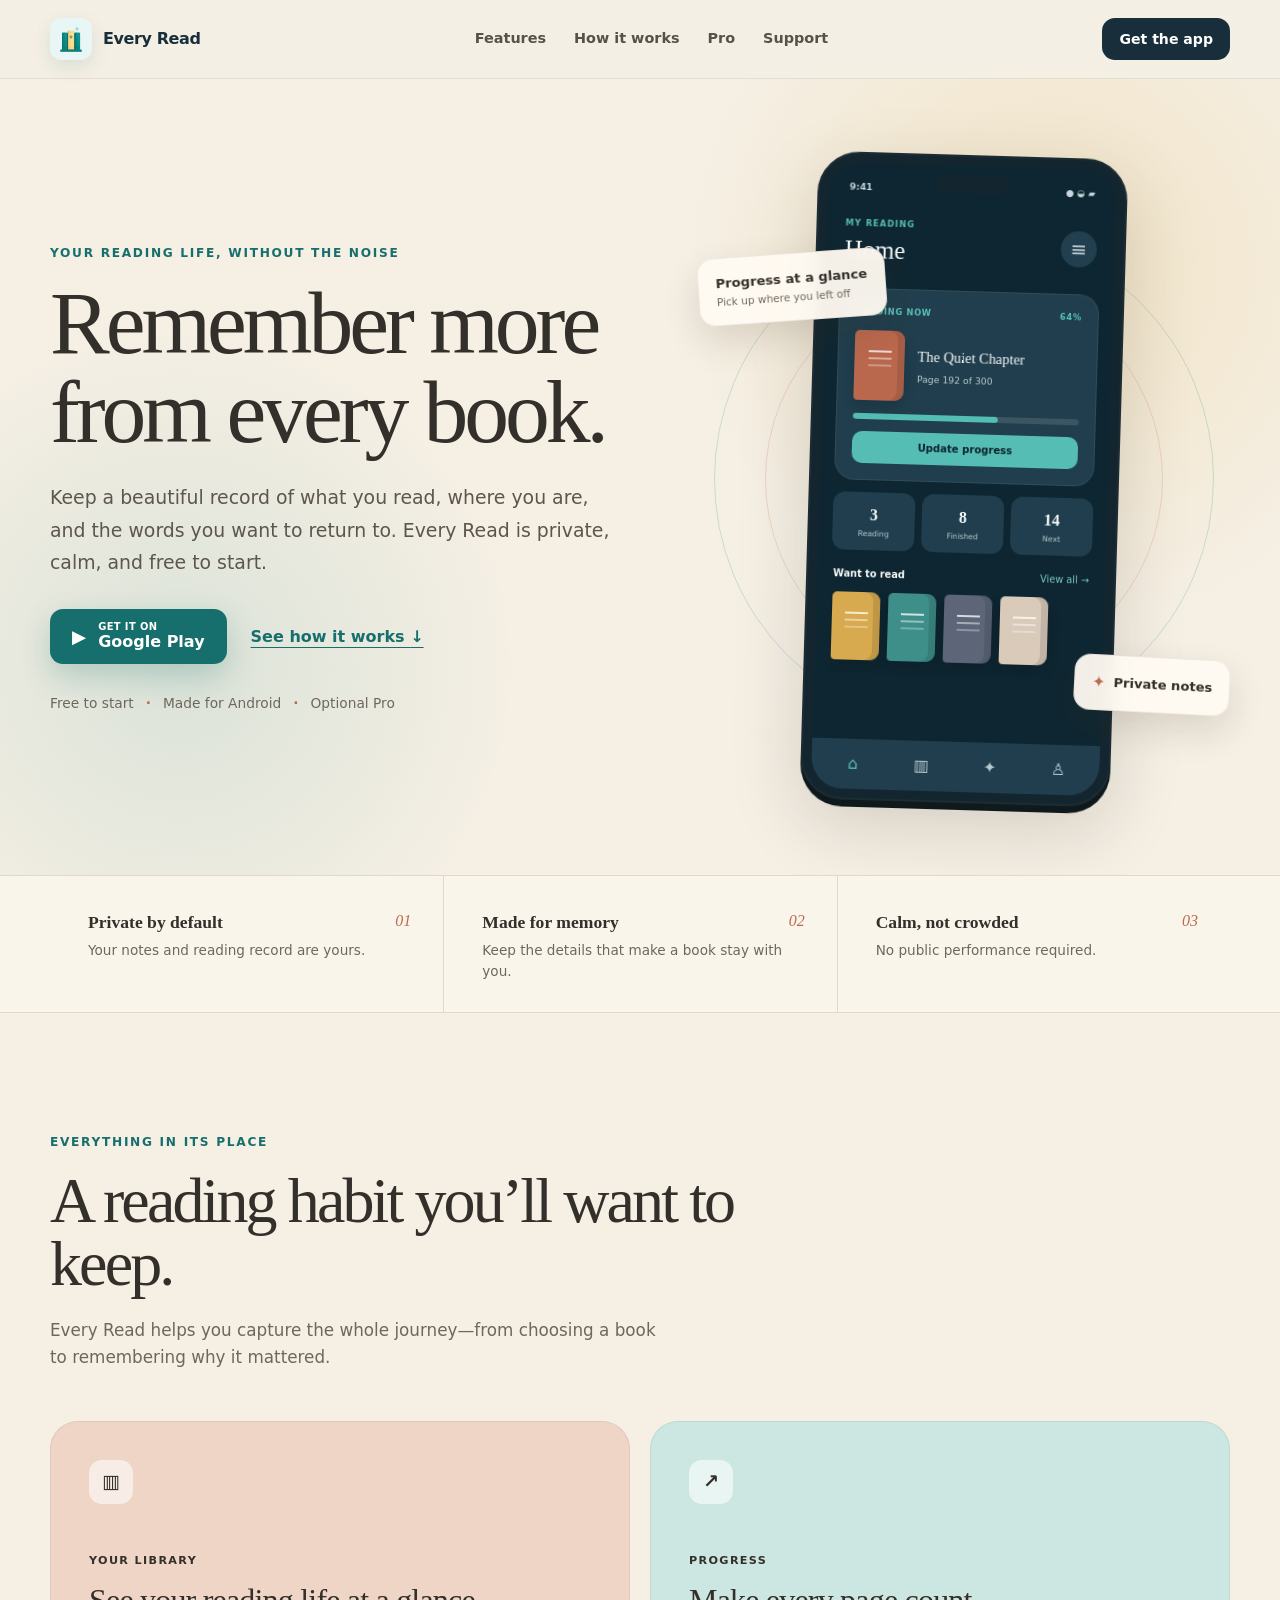
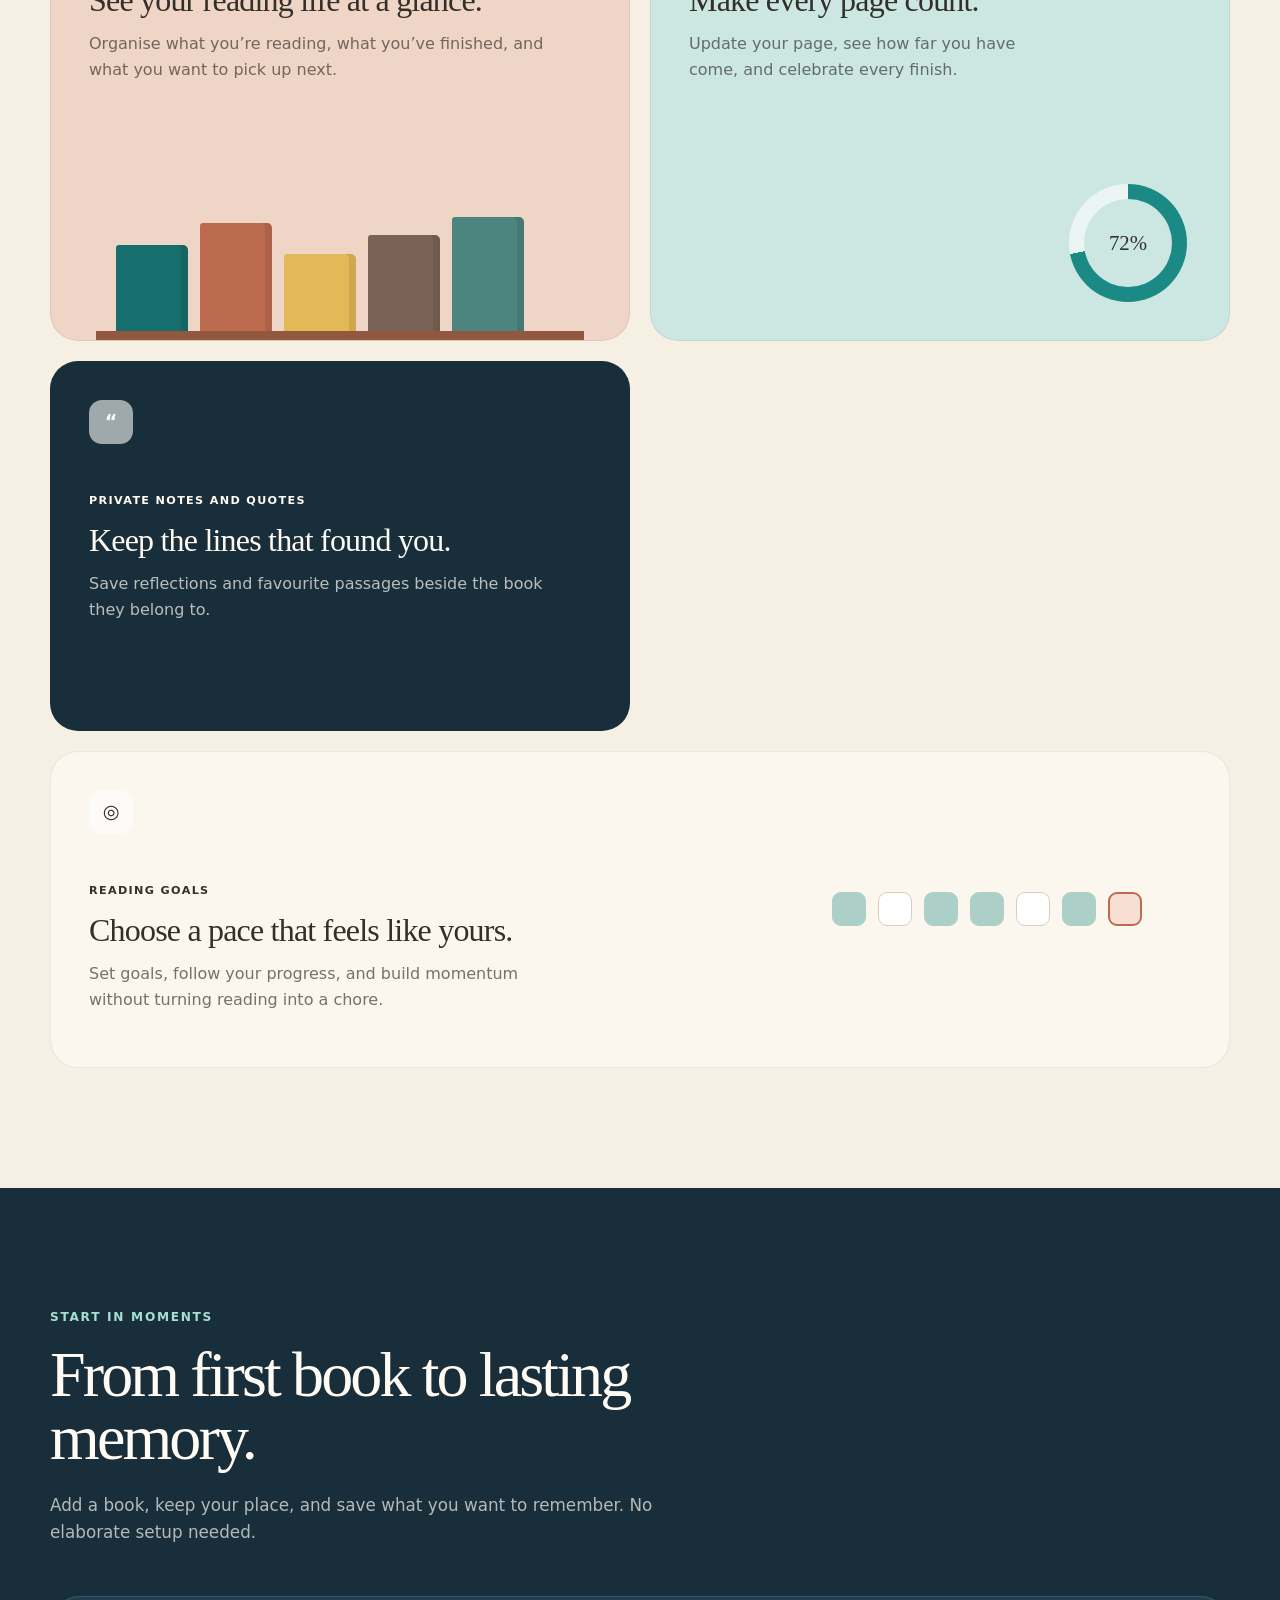
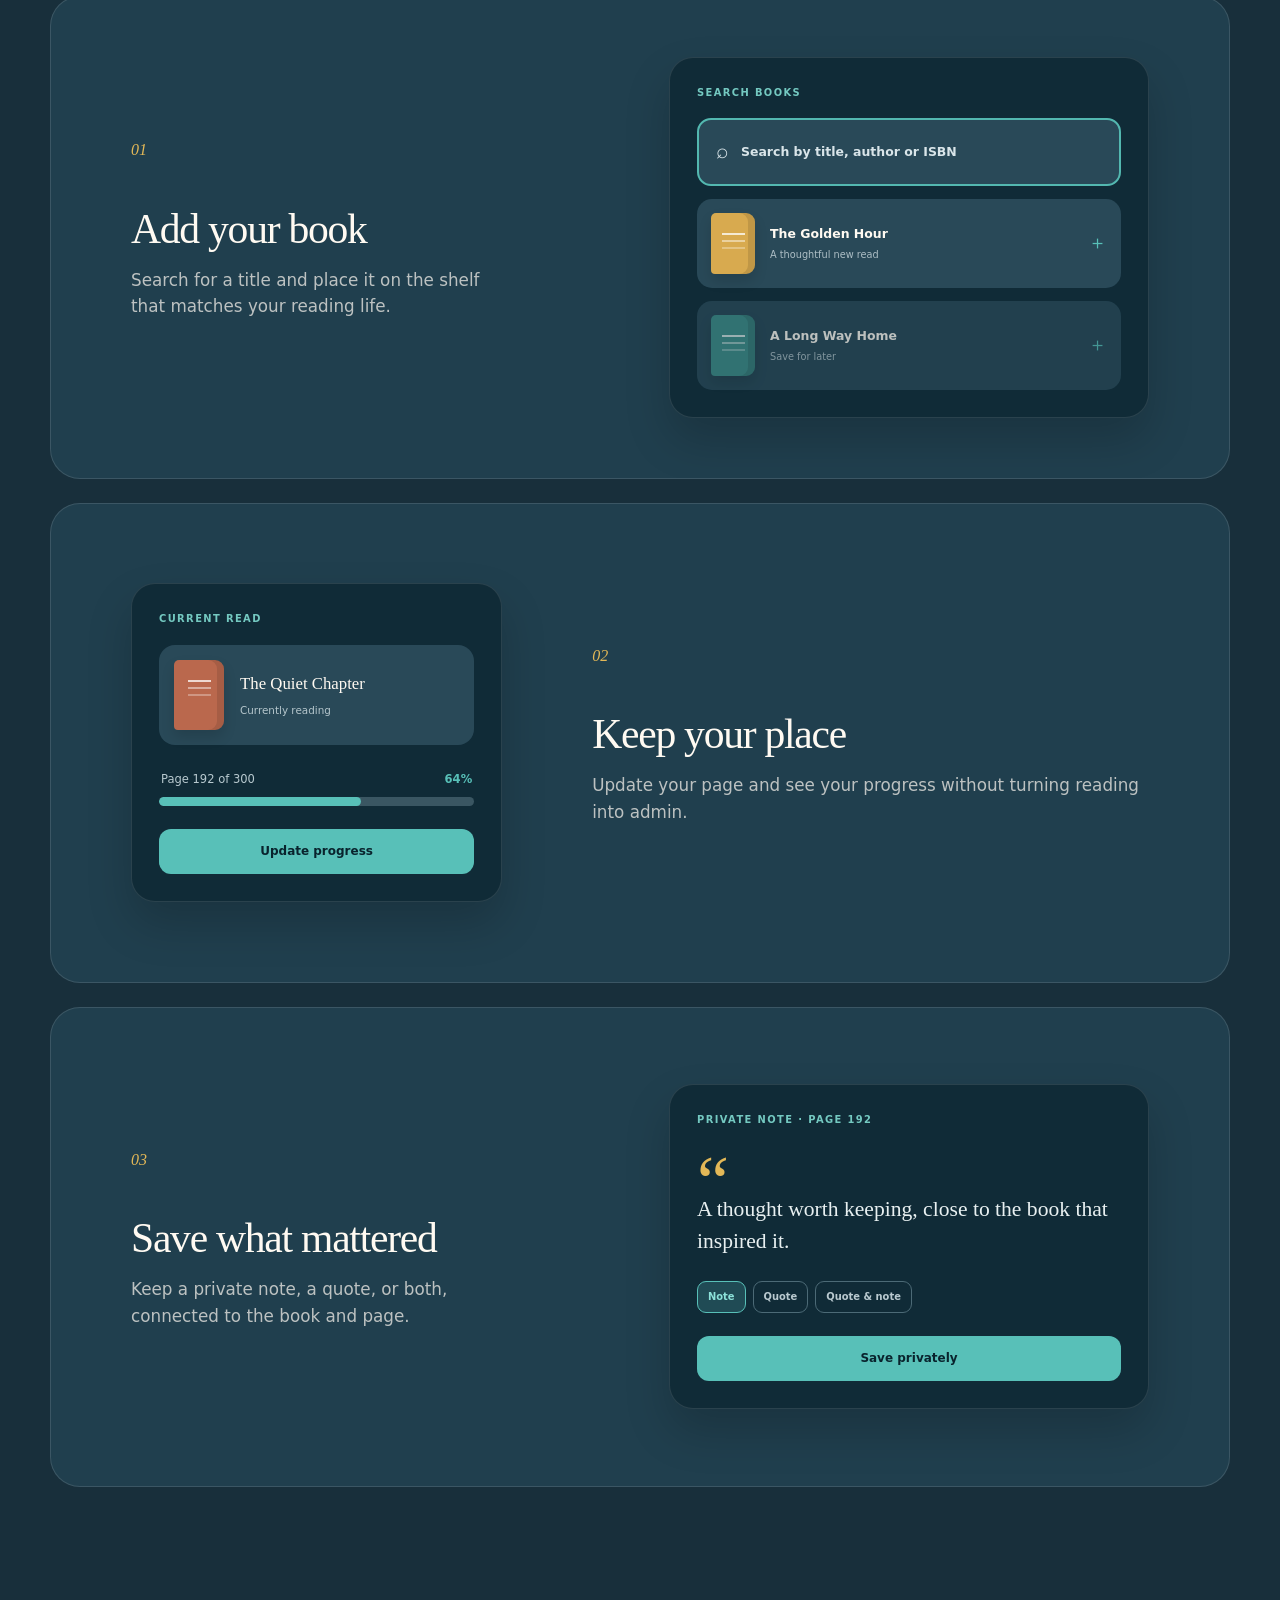
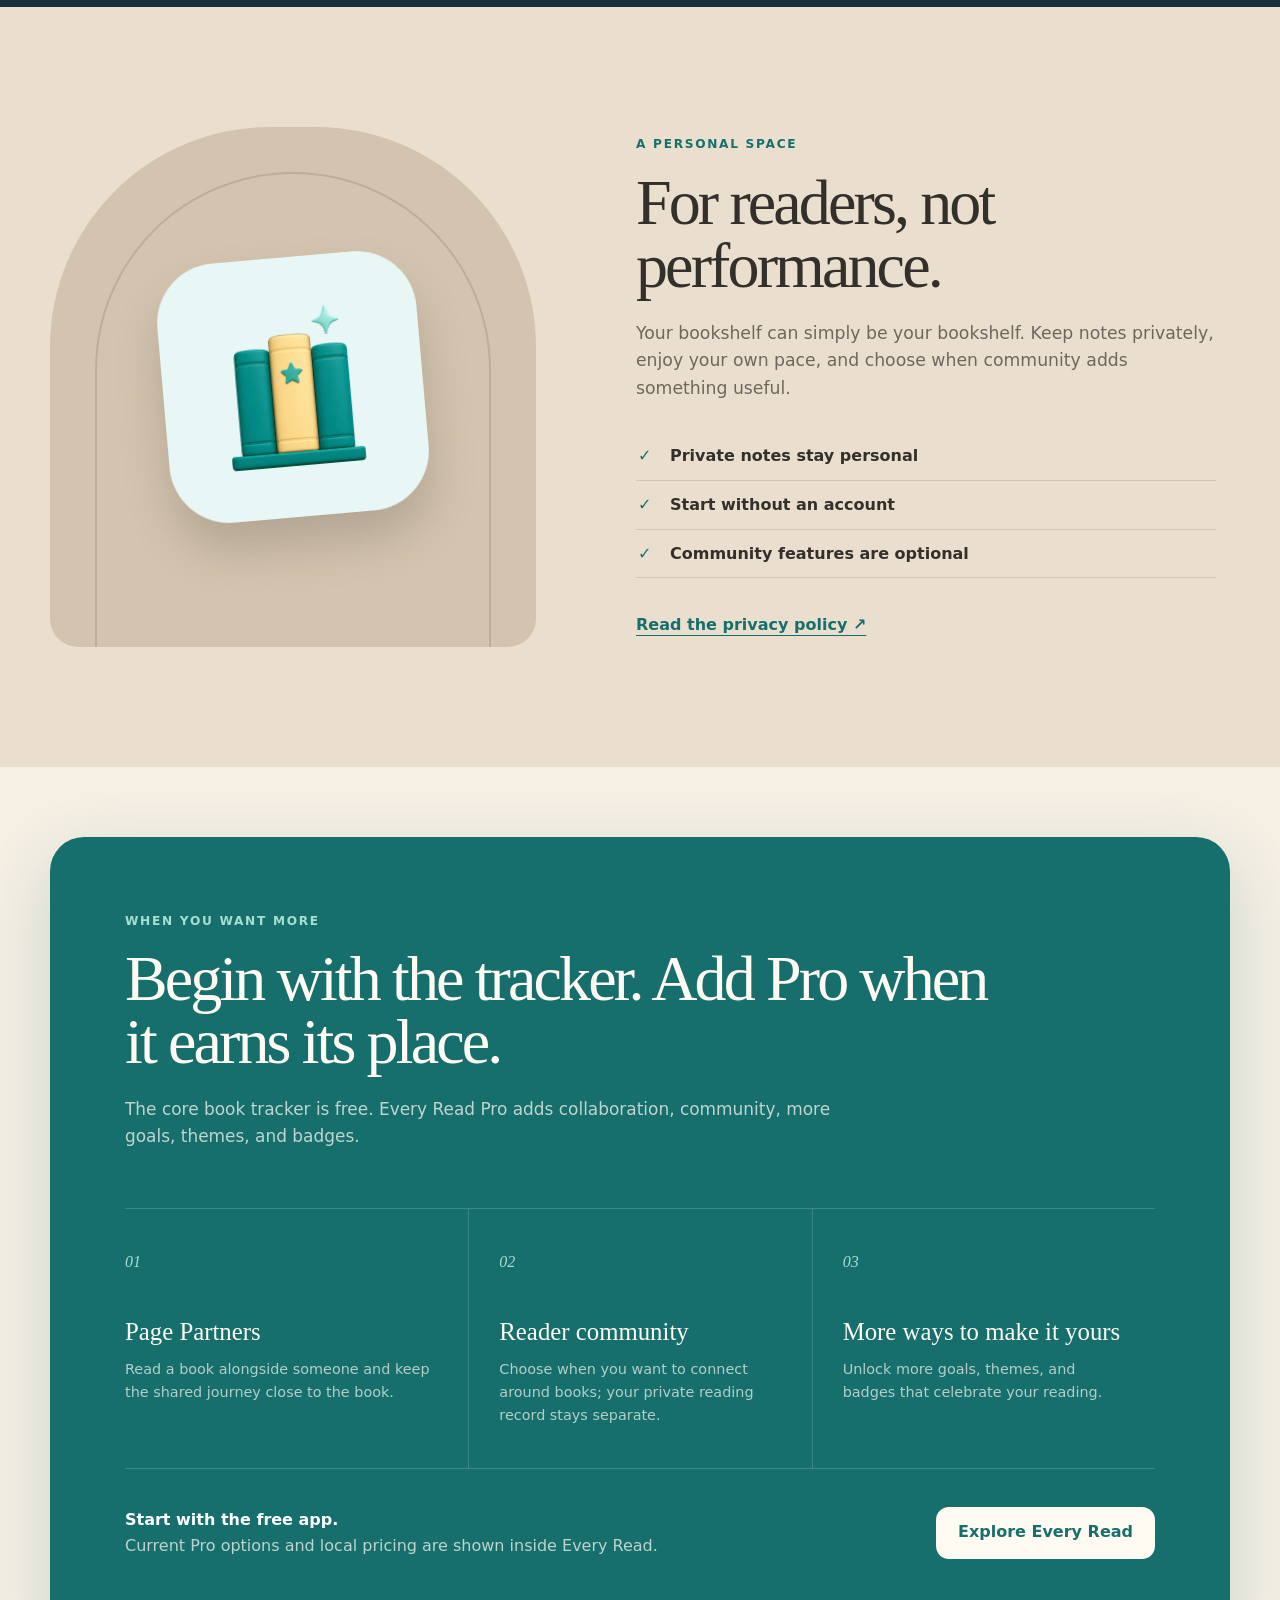
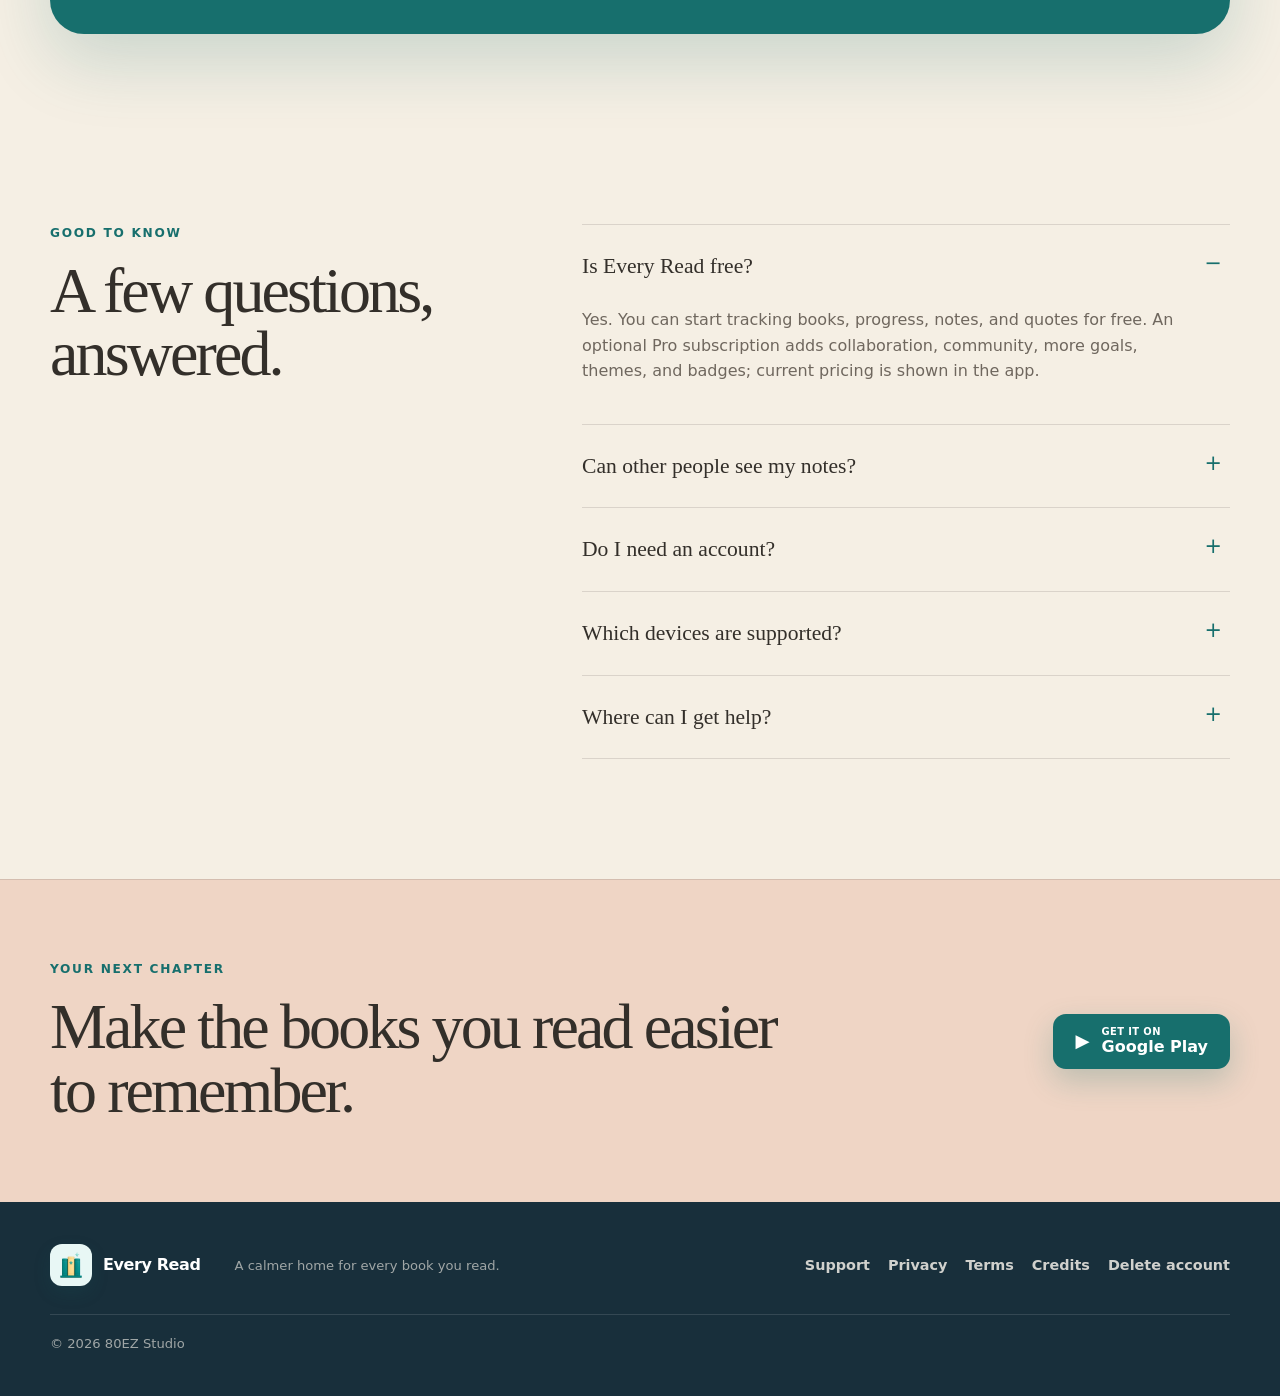
==== commit 4a5895fa: "Polish the website phone and mobile layout" ====
--- a/index.html
+++ b/index.html
@@ -10,7 +10,7 @@
   <link rel="canonical" href="https://80ezstudio.github.io/EveryRead/">
   <link rel="icon" href="assets/every-read-icon.png" type="image/png">
   <link rel="apple-touch-icon" href="assets/every-read-icon.png">
-  <link rel="stylesheet" href="styles.css">
+  <link rel="stylesheet" href="styles.css?v=20260801-2">
 
   <meta property="og:type" content="website">
   <meta property="og:site_name" content="Every Read">
@@ -90,9 +90,25 @@
         <div class="hero-visual">
           <span class="orbit orbit-one" aria-hidden="true"></span>
           <span class="orbit orbit-two" aria-hidden="true"></span>
-          <div class="phone hero-phone">
+          <div class="phone hero-phone" role="img" aria-label="Illustration of the Every Read app showing a current book, progress, and personal bookshelf">
             <div class="phone-camera" aria-hidden="true"></div>
-            <img src="assets/every-read-home.png" alt="Every Read home screen showing a bookshelf and reading progress" width="920" height="2048">
+            <div class="app-screen" aria-hidden="true">
+              <div class="app-status"><span>9:41</span><span>● ◒ ▰</span></div>
+              <div class="app-heading"><div><small>MY READING</small><strong>Home</strong></div><span class="app-menu">≡</span></div>
+              <div class="current-read-card">
+                <div class="current-read-meta"><span>READING NOW</span><strong>64%</strong></div>
+                <div class="current-read-body">
+                  <span class="sample-cover cover-coral"></span>
+                  <div><strong>The Quiet Chapter</strong><small>Page 192 of 300</small></div>
+                </div>
+                <div class="app-progress"><span></span></div>
+                <button type="button" tabindex="-1">Update progress</button>
+              </div>
+              <div class="app-stats"><div><strong>3</strong><small>Reading</small></div><div><strong>8</strong><small>Finished</small></div><div><strong>14</strong><small>Next</small></div></div>
+              <div class="app-shelf-title"><strong>Want to read</strong><span>View all →</span></div>
+              <div class="app-books"><span class="sample-cover cover-gold"></span><span class="sample-cover cover-teal"></span><span class="sample-cover cover-ink"></span><span class="sample-cover cover-paper"></span></div>
+              <div class="app-nav"><span>⌂</span><span>▥</span><span>✦</span><span>♙</span></div>
+            </div>
           </div>
           <div class="floating-card float-progress"><strong>Progress at a glance</strong><span>Pick up where you left off</span></div>
           <div class="floating-card float-note"><span aria-hidden="true">✦</span><strong>Private notes</strong></div>
@@ -166,15 +182,32 @@
         <div class="journey-grid">
           <article class="journey-step">
             <div class="step-copy"><span>01</span><h3>Add your book</h3><p>Search for a title and place it on the shelf that matches your reading life.</p></div>
-            <div class="phone phone-small"><img src="assets/every-read-home.png" alt="Every Read home screen with reading and want-to-read shelves" loading="lazy" width="920" height="2048"></div>
+            <div class="journey-preview search-preview" aria-label="Illustration of searching for a book in Every Read">
+              <div class="preview-label">SEARCH BOOKS</div>
+              <div class="preview-search"><span>⌕</span><strong>Search by title, author or ISBN</strong></div>
+              <div class="preview-result"><span class="sample-cover cover-gold"></span><div><strong>The Golden Hour</strong><small>A thoughtful new read</small></div><span>＋</span></div>
+              <div class="preview-result muted-result"><span class="sample-cover cover-teal"></span><div><strong>A Long Way Home</strong><small>Save for later</small></div><span>＋</span></div>
+            </div>
           </article>
           <article class="journey-step journey-reverse">
             <div class="step-copy"><span>02</span><h3>Keep your place</h3><p>Update your page and see your progress without turning reading into admin.</p></div>
-            <div class="phone phone-small"><img src="assets/every-read-progress.png" alt="Every Read book details screen with an update progress action" loading="lazy" width="920" height="2048"></div>
+            <div class="journey-preview progress-preview" aria-label="Illustration of updating reading progress in Every Read">
+              <div class="preview-label">CURRENT READ</div>
+              <div class="preview-book"><span class="sample-cover cover-coral"></span><div><strong>The Quiet Chapter</strong><small>Currently reading</small></div></div>
+              <div class="preview-progress-meta"><span>Page 192 of 300</span><strong>64%</strong></div>
+              <div class="preview-progress"><span></span></div>
+              <div class="preview-button">Update progress</div>
+            </div>
           </article>
           <article class="journey-step">
             <div class="step-copy"><span>03</span><h3>Save what mattered</h3><p>Keep a private note, a quote, or both, connected to the book and page.</p></div>
-            <div class="phone phone-small"><img src="assets/every-read-note.png" alt="Every Read private note editor" loading="lazy" width="920" height="2048"></div>
+            <div class="journey-preview note-preview" aria-label="Illustration of saving a private reading note in Every Read">
+              <div class="preview-label">PRIVATE NOTE · PAGE 192</div>
+              <span class="large-quote">“</span>
+              <p>A thought worth keeping, close to the book that inspired it.</p>
+              <div class="note-options"><span>Note</span><span>Quote</span><span>Quote &amp; note</span></div>
+              <div class="preview-button">Save privately</div>
+            </div>
           </article>
         </div>
       </div>
--- a/styles.css
+++ b/styles.css
@@ -198,10 +198,54 @@
   box-shadow: var(--shadow), 0 7px 0 #0b181d;
 }
 
-.phone img { width: 100%; border-radius: 32px; }
-.hero-phone { width: 294px; height: 590px; transform: rotate(2.2deg); }
-.hero-phone img { height: 100%; object-fit: cover; object-position: top; }
+.hero-phone { width: 310px; aspect-ratio: 9 / 18.8; transform: rotate(1.7deg); }
 .phone-camera { position: absolute; z-index: 3; top: 18px; left: 50%; width: 74px; height: 19px; border-radius: 999px; background: #132630; transform: translateX(-50%); }
+
+.app-screen {
+  height: 100%;
+  overflow: hidden;
+  padding: 17px 14px 13px;
+  border-radius: 32px;
+  background: #0e2631;
+  color: #f8fbfb;
+}
+
+.app-status { display: flex; justify-content: space-between; padding: 0 7px 17px; color: #c6d6dc; font-size: 0.58rem; font-weight: 800; }
+.app-heading { display: flex; align-items: center; justify-content: space-between; padding: 5px 4px 18px; }
+.app-heading small { display: block; color: #56bdb5; font-size: 0.52rem; font-weight: 900; letter-spacing: 0.12em; }
+.app-heading strong { display: block; font-family: Georgia, serif; font-size: 1.55rem; font-weight: 500; }
+.app-menu { width: 36px; height: 36px; display: grid; place-items: center; border-radius: 50%; background: #213f4f; color: #c9d6dc; font-size: 1.25rem; }
+
+.current-read-card { padding: 16px; border: 1px solid rgba(255,255,255,0.07); border-radius: 20px; background: #203e4d; }
+.current-read-meta { display: flex; justify-content: space-between; margin-bottom: 12px; color: #58c2b9; font-size: 0.52rem; font-weight: 900; letter-spacing: 0.08em; }
+.current-read-body { display: flex; align-items: center; gap: 13px; }
+.current-read-body > div { min-width: 0; }
+.current-read-body strong,
+.current-read-body small { display: block; }
+.current-read-body strong { font-family: Georgia, serif; font-size: 0.9rem; font-weight: 500; }
+.current-read-body small { margin-top: 4px; color: #b9cad0; font-size: 0.58rem; }
+.sample-cover { display: block; flex: 0 0 auto; width: 50px; height: 70px; border-radius: 5px 9px 9px 4px; box-shadow: inset -7px 0 rgba(0,0,0,0.11), 0 7px 13px rgba(0,0,0,0.13); }
+.sample-cover::before { content: ""; display: block; width: 23px; height: 2px; margin: 20px auto 0; background: rgba(255,255,255,0.75); box-shadow: 0 7px rgba(255,255,255,0.45), 0 14px rgba(255,255,255,0.3); }
+.cover-coral { background: #ba684d; }
+.cover-gold { background: #d8aa4f; }
+.cover-teal { background: #3e8e89; }
+.cover-ink { background: #5c6678; }
+.cover-paper { background: #d9caba; }
+.app-progress { height: 6px; margin: 13px 0 12px; overflow: hidden; border-radius: 999px; background: #3b5662; }
+.app-progress span { display: block; width: 64%; height: 100%; border-radius: inherit; background: #54bdb4; }
+.current-read-card button { width: 100%; padding: 8px; border: 0; border-radius: 10px; background: #56bdb5; color: #0b242e; font: inherit; font-size: 0.63rem; font-weight: 900; }
+.app-stats { display: grid; grid-template-columns: repeat(3, 1fr); gap: 7px; margin: 12px 0 16px; }
+.app-stats div { padding: 10px 3px; border-radius: 12px; background: #203e4d; text-align: center; }
+.app-stats strong,
+.app-stats small { display: block; }
+.app-stats strong { font-family: Georgia, serif; font-size: 1rem; }
+.app-stats small { color: #b8c9d0; font-size: 0.48rem; }
+.app-shelf-title { display: flex; align-items: center; justify-content: space-between; margin: 0 2px 10px; font-size: 0.61rem; }
+.app-shelf-title span { color: #78c8c1; }
+.app-books { display: flex; gap: 8px; overflow: hidden; padding: 0 2px 14px; }
+.app-books .sample-cover { width: 48px; height: 68px; }
+.app-nav { position: absolute; right: 9px; bottom: 9px; left: 9px; display: grid; grid-template-columns: repeat(4, 1fr); padding: 12px 7px; border-radius: 0 0 31px 31px; background: #203e4d; color: #b9cbd2; text-align: center; }
+.app-nav span:first-child { color: #59c1b8; }
 
 .floating-card {
   position: absolute;
@@ -268,15 +312,40 @@
 .journey .eyebrow { color: #a7ded3; }
 .journey-heading > p:last-child { color: rgba(255, 250, 242, 0.68); }
 .journey-grid { display: grid; gap: 24px; }
-.journey-step { min-height: 580px; display: grid; grid-template-columns: 0.8fr 1.2fr; align-items: center; gap: 90px; overflow: hidden; padding: 60px 80px; border: 1px solid rgba(255, 255, 255, 0.12); border-radius: 30px; background: #203f4e; }
+.journey-step { min-height: 480px; display: grid; grid-template-columns: 0.8fr 1.2fr; align-items: center; gap: 90px; overflow: hidden; padding: 60px 80px; border: 1px solid rgba(255, 255, 255, 0.12); border-radius: 30px; background: #203f4e; }
 .journey-reverse .step-copy { order: 2; }
-.journey-reverse .phone { justify-self: start; }
+.journey-reverse .journey-preview { justify-self: start; }
 .step-copy span { display: block; margin-bottom: 42px; color: var(--gold); font-family: Georgia, serif; font-style: italic; }
 .step-copy h3 { font-family: Georgia, serif; font-size: 2.6rem; font-weight: 500; letter-spacing: -0.03em; }
 .step-copy p { color: rgba(255, 250, 242, 0.7); font-size: 1.05rem; }
-.phone-small { justify-self: end; width: 276px; height: 540px; transform: rotate(1.5deg); }
-.phone-small img { height: 100%; object-fit: cover; object-position: top; }
-.journey-step:nth-child(2) .phone-small { transform: rotate(-1.5deg); }
+
+.journey-preview { justify-self: end; width: min(100%, 480px); padding: 27px; border: 1px solid rgba(255,255,255,0.11); border-radius: 24px; background: #102b37; box-shadow: 0 22px 45px rgba(0,0,0,0.18); }
+.preview-label { margin-bottom: 18px; color: #74c9c1; font-size: 0.62rem; font-weight: 900; letter-spacing: 0.14em; }
+.preview-search { display: flex; align-items: center; gap: 12px; padding: 15px 17px; border: 2px solid #53b8b0; border-radius: 14px; background: #294958; color: #d9e5e9; font-size: 0.78rem; }
+.preview-search span { font-size: 1.3rem; }
+.preview-result { display: grid; grid-template-columns: auto 1fr auto; align-items: center; gap: 15px; margin-top: 13px; padding: 14px; border-radius: 15px; background: #294958; }
+.preview-result .sample-cover { width: 44px; height: 61px; }
+.preview-result strong,
+.preview-result small { display: block; }
+.preview-result strong { font-size: 0.78rem; }
+.preview-result small { margin-top: 3px; color: #adbec5; font-size: 0.61rem; }
+.preview-result > span:last-child { color: #58c0b8; font-size: 1.2rem; }
+.muted-result { opacity: 0.72; }
+.preview-book { display: flex; align-items: center; gap: 16px; padding: 15px; border-radius: 16px; background: #294958; }
+.preview-book strong,
+.preview-book small { display: block; }
+.preview-book strong { font-family: Georgia, serif; font-size: 1.05rem; font-weight: 500; }
+.preview-book small { margin-top: 4px; color: #b5c6cc; font-size: 0.65rem; }
+.preview-progress-meta { display: flex; justify-content: space-between; margin: 25px 2px 9px; color: #b8c9cf; font-size: 0.72rem; }
+.preview-progress-meta strong { color: #58c0b8; }
+.preview-progress { height: 9px; overflow: hidden; border-radius: 999px; background: #3a5662; }
+.preview-progress span { display: block; width: 64%; height: 100%; border-radius: inherit; background: #58c0b8; }
+.preview-button { margin-top: 23px; padding: 13px; border-radius: 12px; background: #58c0b8; color: #09232d; font-size: 0.75rem; font-weight: 900; text-align: center; }
+.large-quote { display: block; height: 48px; color: var(--gold); font-family: Georgia, serif; font-size: 4.5rem; line-height: 1; }
+.note-preview p { margin-bottom: 24px; color: #e8f0f1; font-family: Georgia, serif; font-size: 1.35rem; line-height: 1.45; }
+.note-options { display: flex; gap: 7px; flex-wrap: wrap; }
+.note-options span { padding: 7px 10px; border: 1px solid #4c6a76; border-radius: 9px; color: #b9c9cf; font-size: 0.62rem; font-weight: 800; }
+.note-options span:first-child { border-color: #58c0b8; background: #204b55; color: #8ce1d9; }
 
 .privacy-section { background: var(--paper-deep); }
 .privacy-grid { display: grid; grid-template-columns: 0.9fr 1.1fr; align-items: center; gap: 100px; }
@@ -347,21 +416,23 @@
   .header-inner .button { display: none; }
   .brand img { width: 38px; height: 38px; }
   .hero { min-height: auto; }
-  .hero-grid { min-height: auto; padding-block: 62px 58px; }
-  h1 { font-size: clamp(3.35rem, 15vw, 5.1rem); }
-  h2 { font-size: clamp(2.5rem, 12vw, 3.8rem); }
-  .hero-intro { font-size: 1.04rem; }
-  .hero-actions { align-items: flex-start; flex-direction: column; }
-  .quiet-facts { flex-wrap: wrap; }
-  .hero-visual { min-height: 555px; margin: -10px -20px -28px; transform: scale(0.92); }
-  .hero-phone { width: 274px; height: 550px; }
-  .float-progress { left: 1%; top: 95px; }
-  .float-note { right: 1%; bottom: 82px; }
+  .hero-grid { min-height: auto; gap: 34px; padding-block: 46px 52px; }
+  h1 { font-size: clamp(3.05rem, 13.5vw, 4.25rem); }
+  h2 { font-size: clamp(2.45rem, 11.5vw, 3.65rem); }
+  .hero-intro { margin-bottom: 24px; font-size: 1rem; line-height: 1.62; }
+  .hero-actions { align-items: stretch; flex-direction: column; gap: 17px; }
+  .hero-actions .button { width: 100%; max-width: 260px; }
+  .quiet-facts { flex-wrap: wrap; margin-top: 22px; font-size: 0.78rem; }
+  .hero-visual { min-height: 520px; margin: 0; }
+  .hero-phone { width: min(282px, 82vw); transform: none; }
+  .orbit-one { width: 390px; height: 390px; }
+  .orbit-two { width: 310px; height: 310px; }
+  .floating-card { display: none; }
   .principle-grid { grid-template-columns: 1fr; }
   .principle-grid > div { padding-inline: 10px; }
   .principle-grid > div + div { border-top: 1px solid var(--line); border-left: 0; }
   .principle-grid span { right: 10px; }
-  .section { padding-block: 84px; }
+  .section { padding-block: 72px; }
   .feature-grid { grid-template-columns: 1fr; }
   .feature-wide { grid-column: auto; grid-template-columns: 1fr; gap: 32px; }
   .feature-card { min-height: 350px; padding: 30px; }
@@ -370,12 +441,13 @@
   .feature-wide { min-height: auto; }
   .goal-calendar { grid-template-columns: repeat(7, minmax(22px, 30px)); gap: 7px; justify-content: start; }
   .goal-calendar span { width: 100%; height: 30px; }
-  .journey-step { grid-template-columns: 1fr; gap: 44px; min-height: auto; padding: 44px 28px 0; }
+  .journey-step { grid-template-columns: 1fr; gap: 34px; min-height: auto; padding: 34px 22px 22px; }
   .journey-reverse .step-copy { order: 0; }
   .step-copy span { margin-bottom: 22px; }
   .step-copy h3 { font-size: 2.15rem; }
-  .phone-small,
-  .journey-reverse .phone { justify-self: center; }
+  .journey-preview,
+  .journey-reverse .journey-preview { justify-self: stretch; width: 100%; padding: 21px; }
+  .note-preview p { font-size: 1.16rem; }
   .privacy-grid { grid-template-columns: 1fr; gap: 55px; }
   .privacy-art { min-height: 430px; }
   .privacy-art img { width: 220px; height: 220px; border-radius: 50px; }
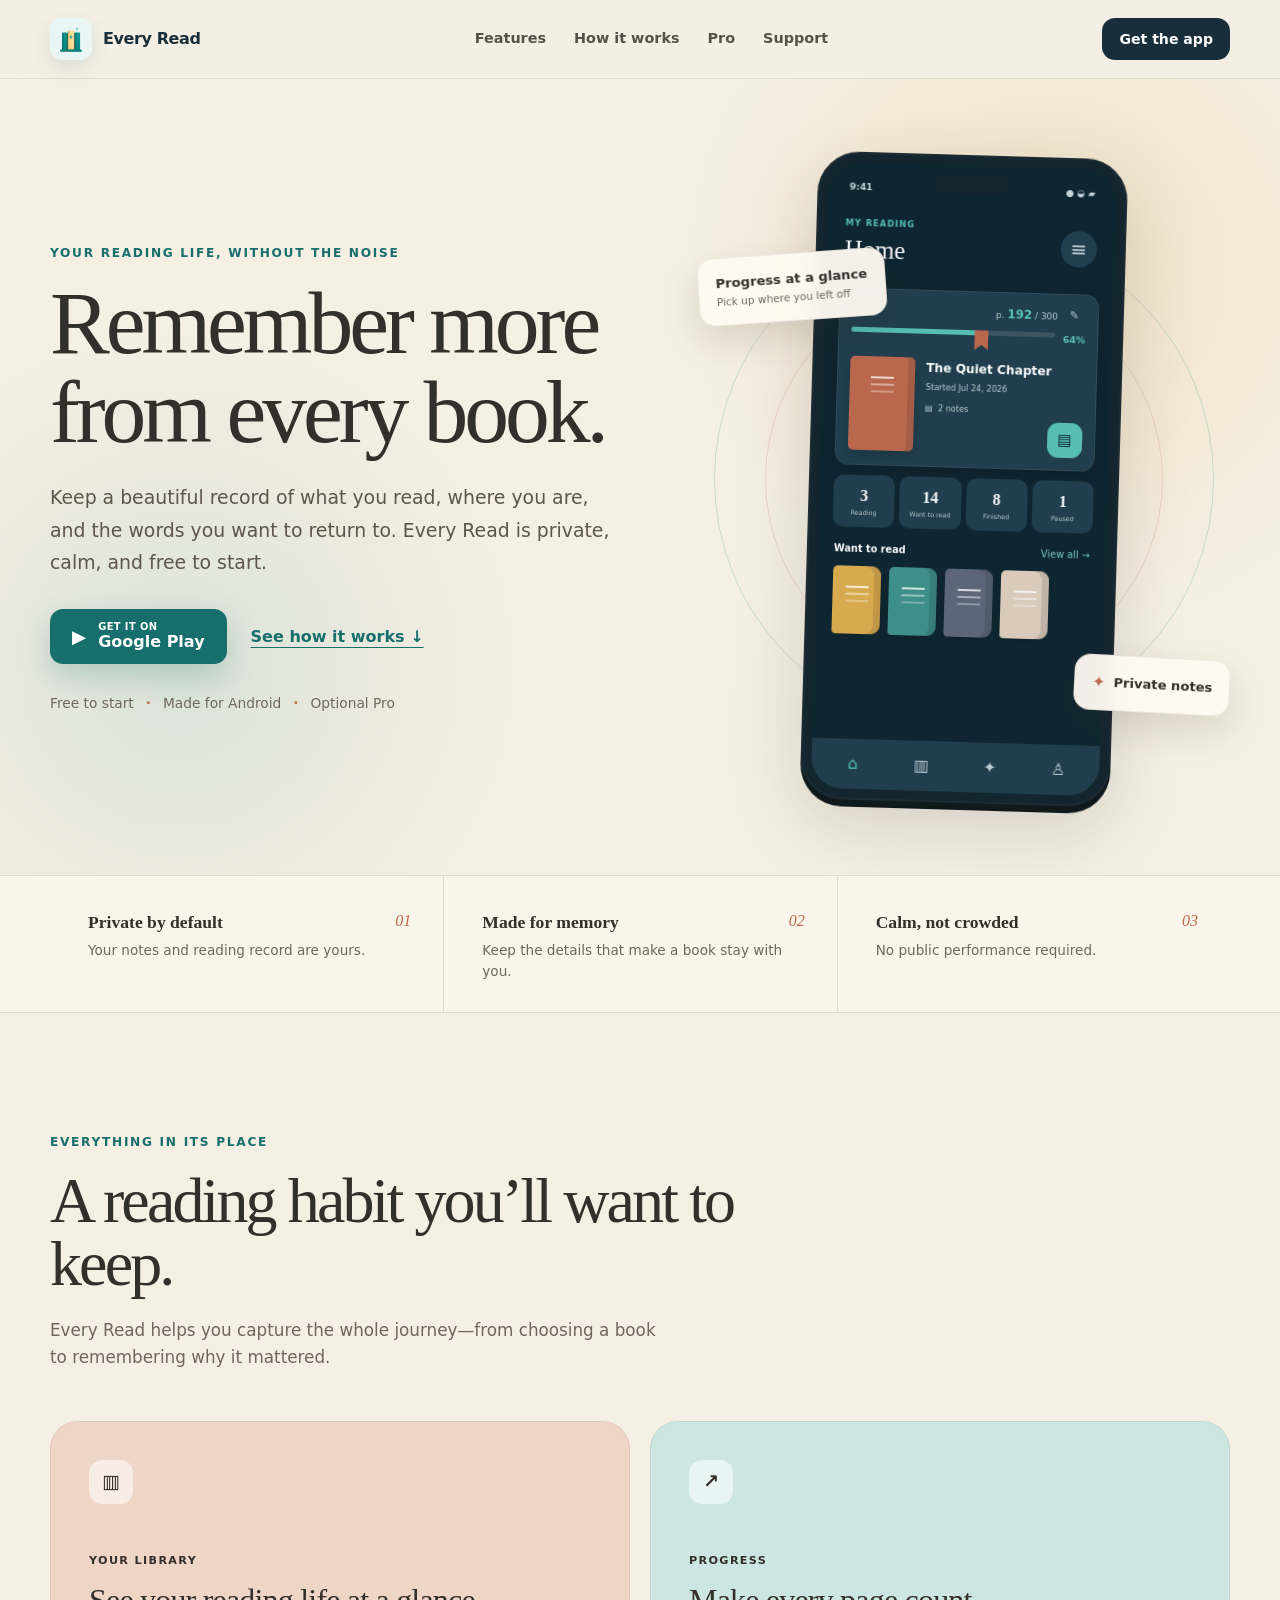
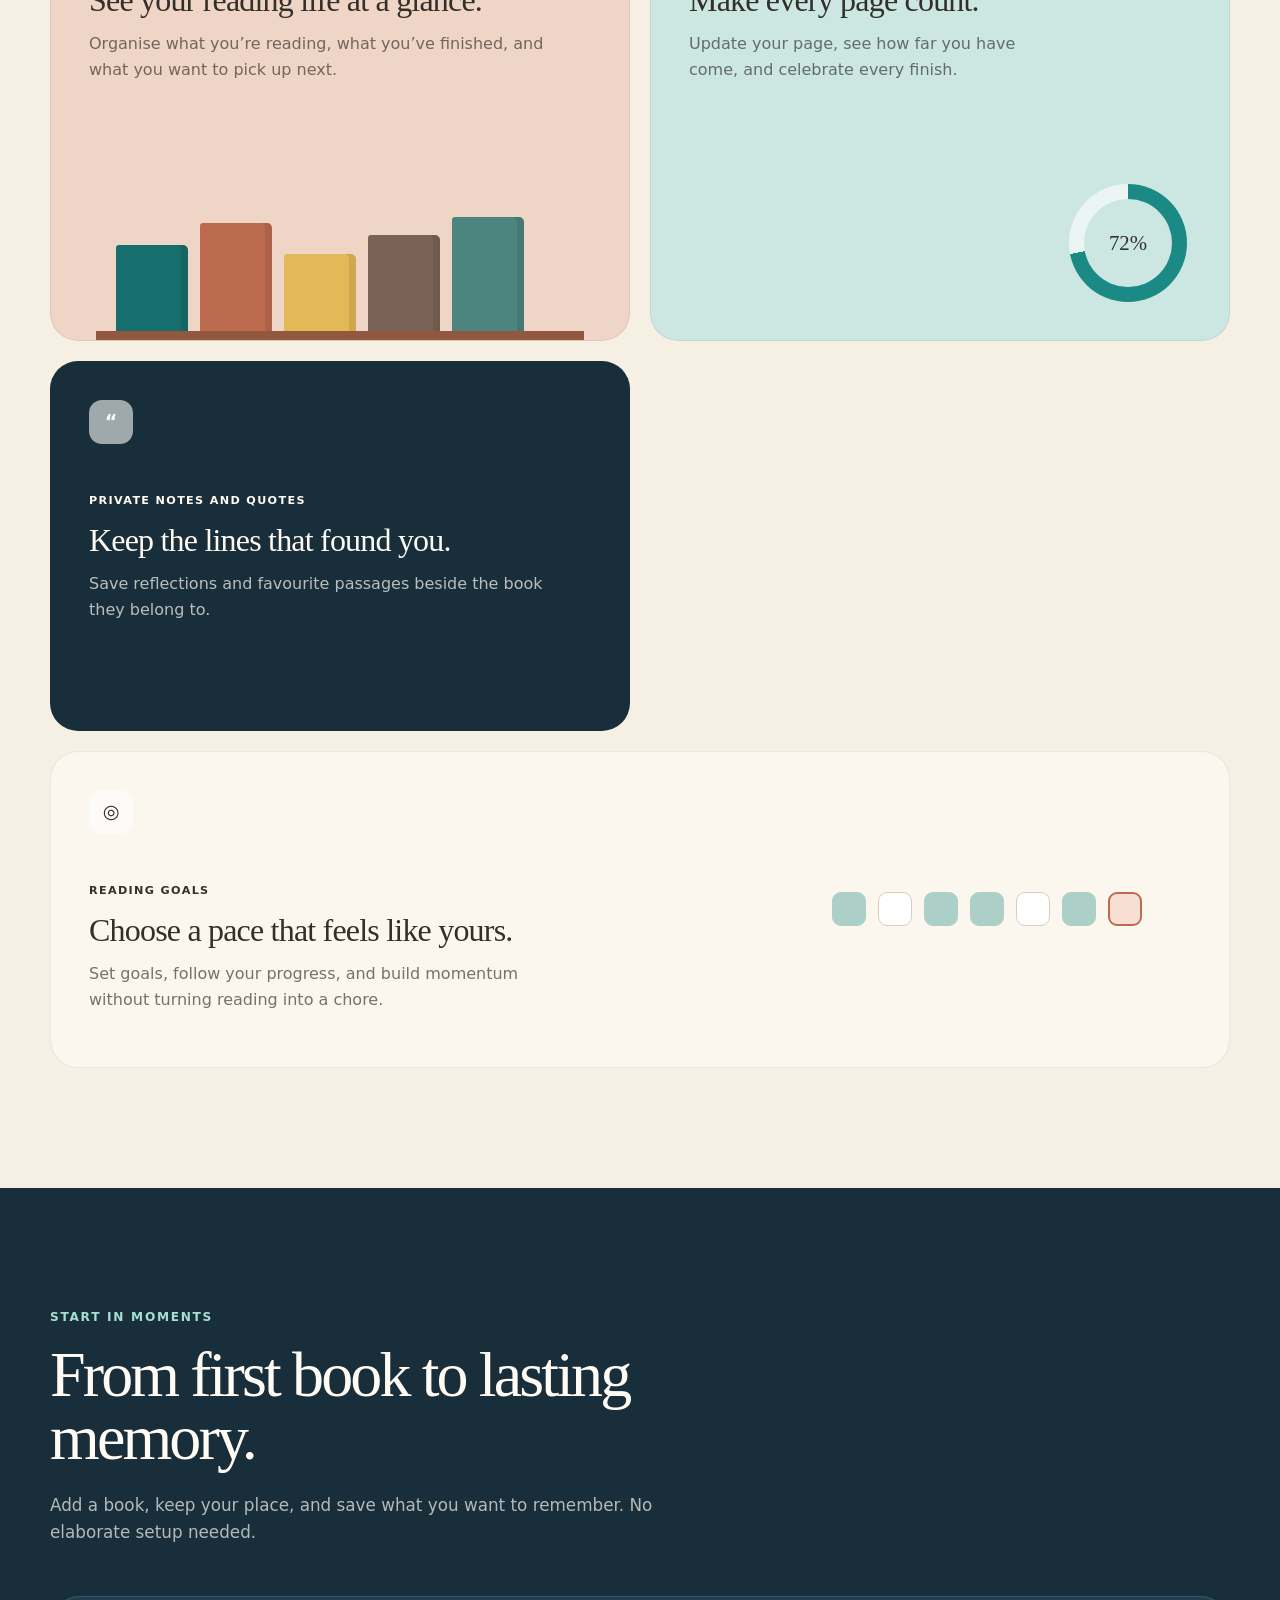
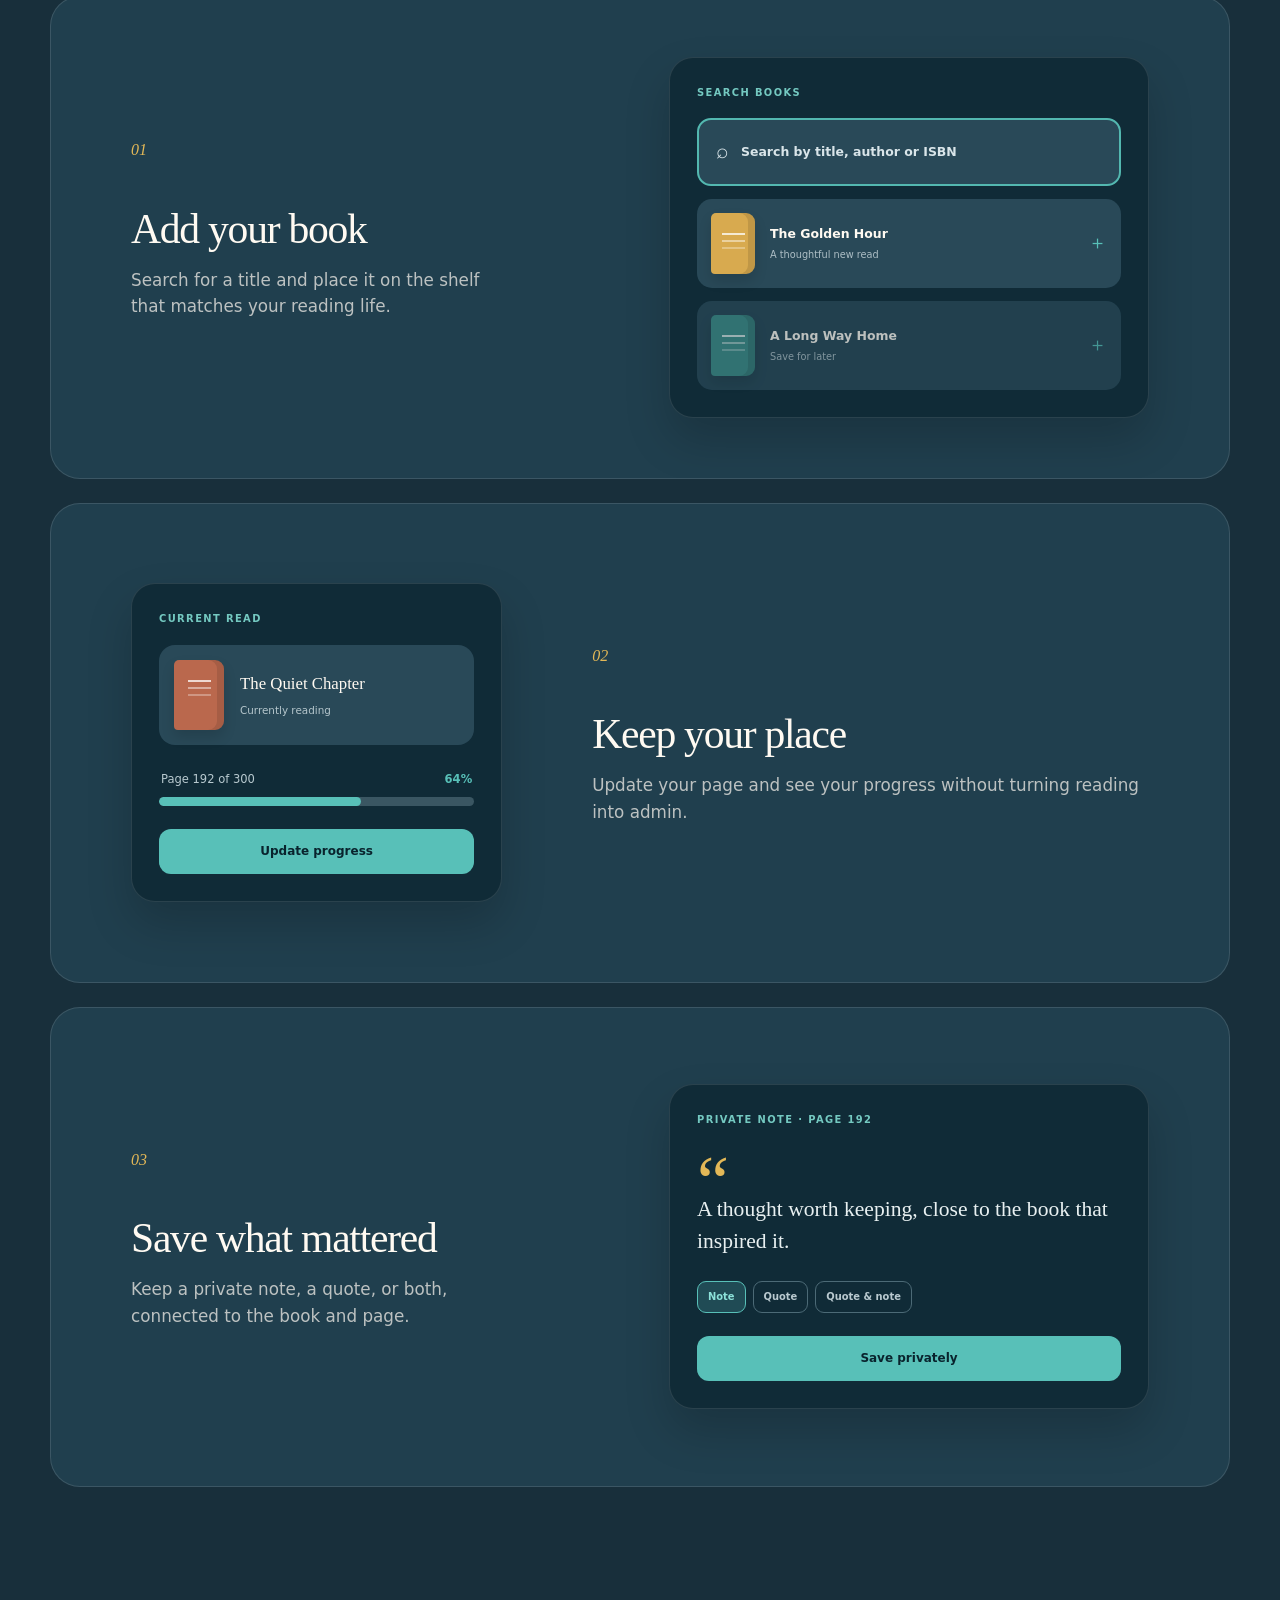
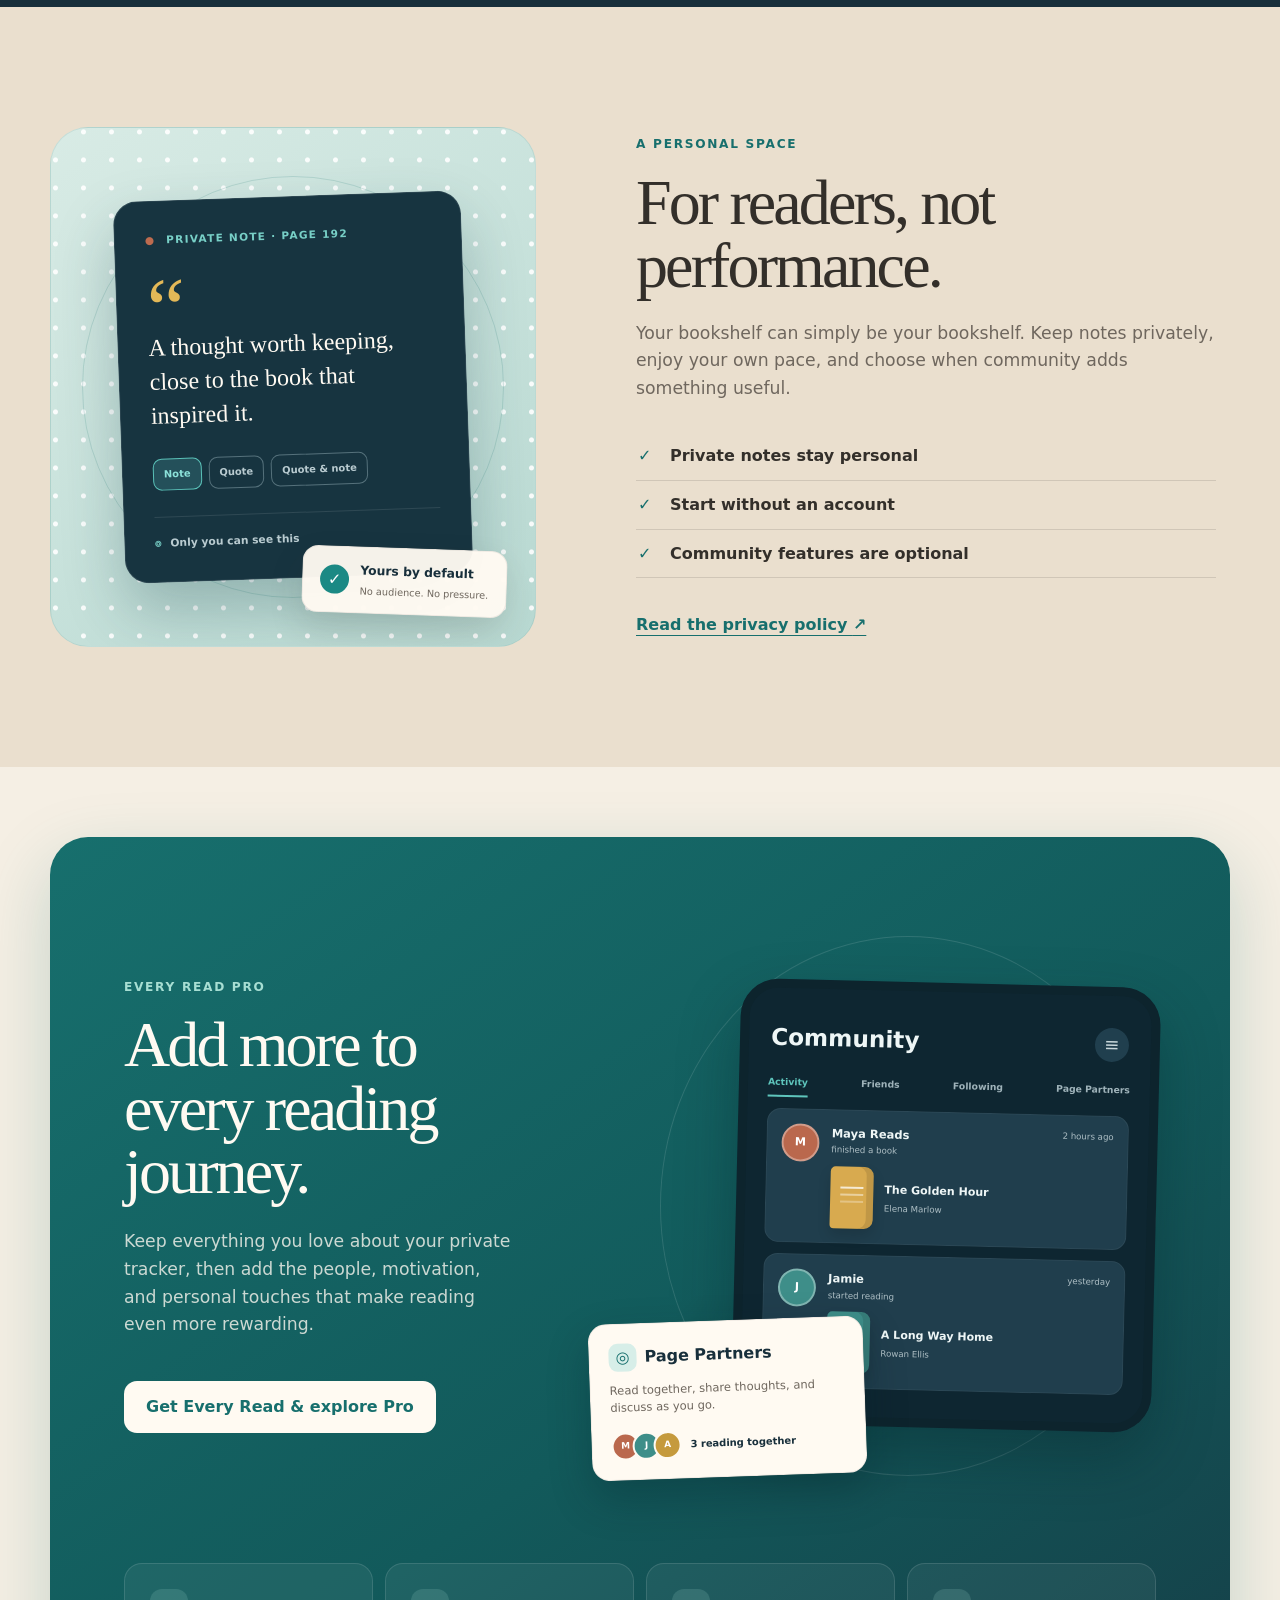
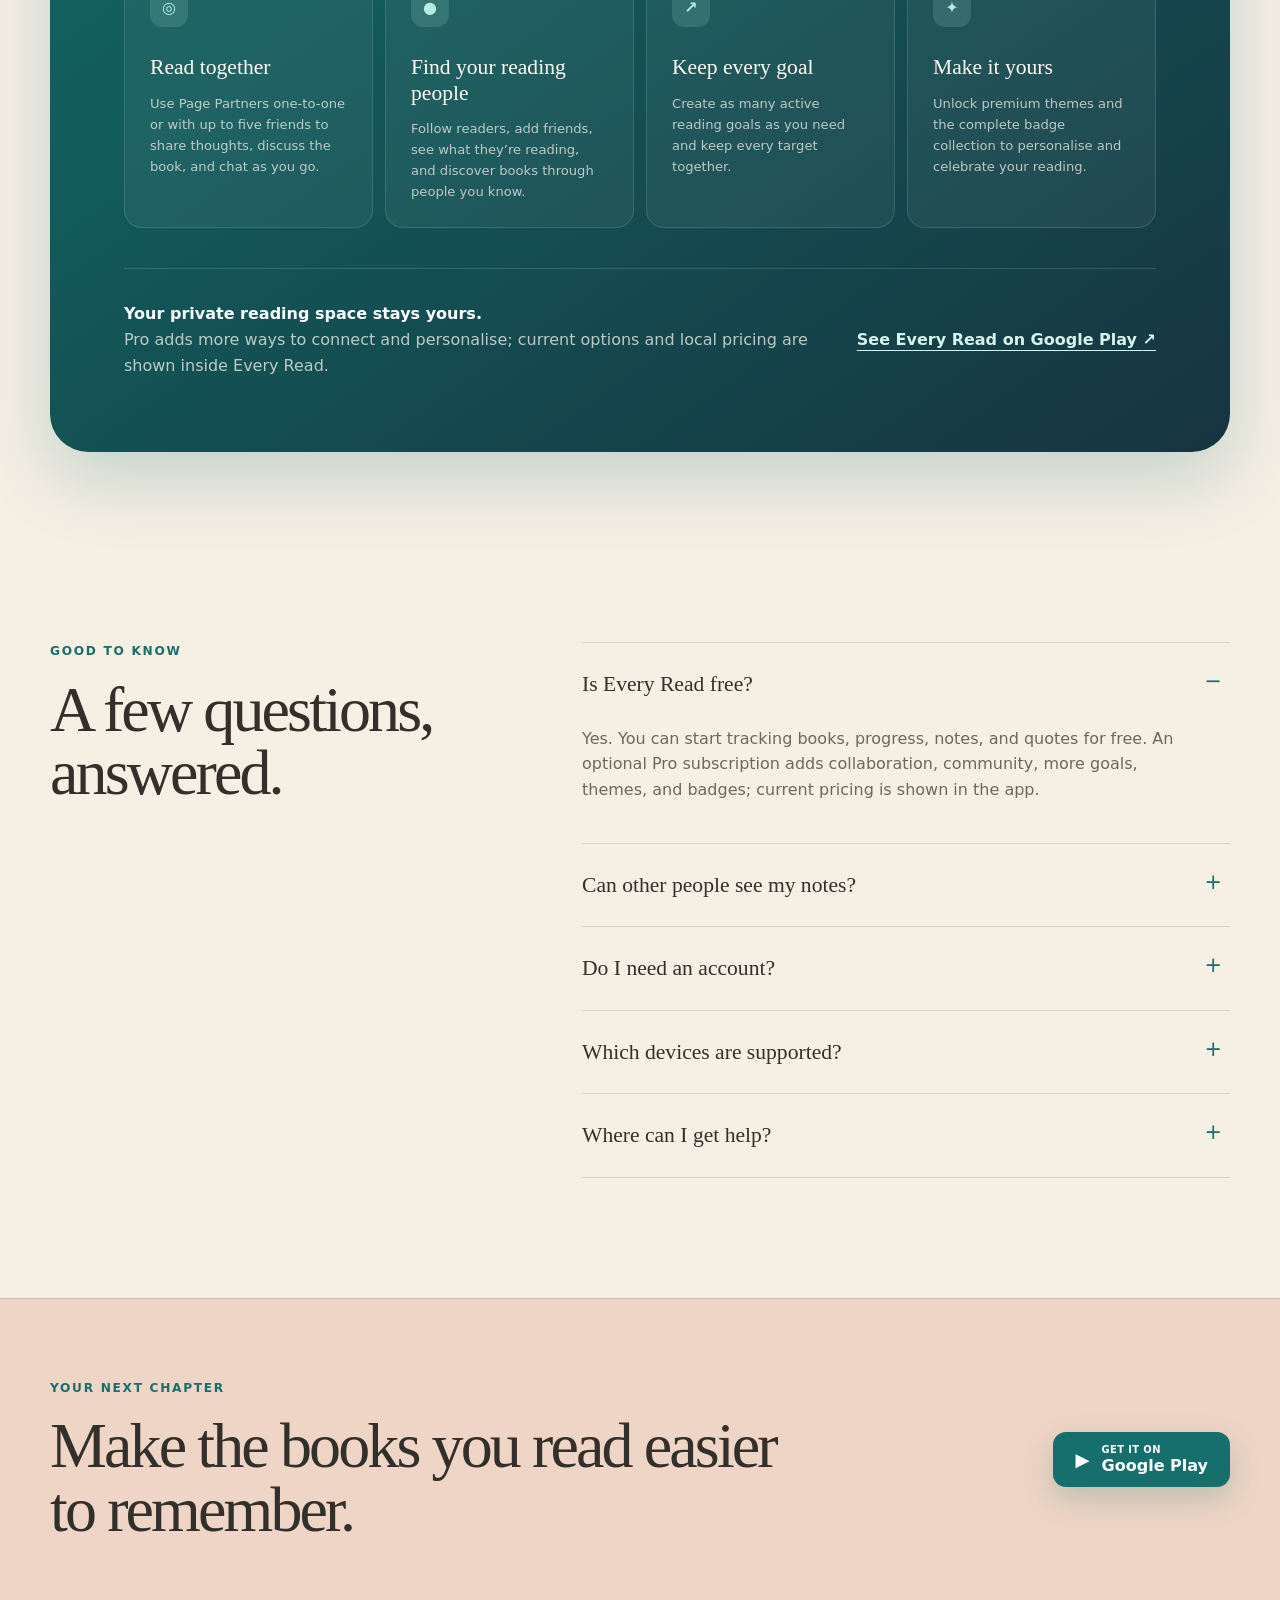
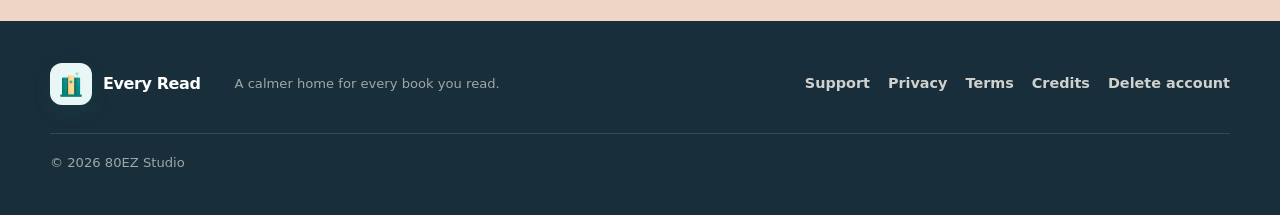
==== commit 412c6bb3: "Make Pro and product previews more accurate" ====
--- a/index.html
+++ b/index.html
@@ -10,7 +10,7 @@
   <link rel="canonical" href="https://80ezstudio.github.io/EveryRead/">
   <link rel="icon" href="assets/every-read-icon.png" type="image/png">
   <link rel="apple-touch-icon" href="assets/every-read-icon.png">
-  <link rel="stylesheet" href="styles.css?v=20260801-2">
+  <link rel="stylesheet" href="styles.css?v=20260801-3">
 
   <meta property="og:type" content="website">
   <meta property="og:site_name" content="Every Read">
@@ -96,15 +96,18 @@
               <div class="app-status"><span>9:41</span><span>● ◒ ▰</span></div>
               <div class="app-heading"><div><small>MY READING</small><strong>Home</strong></div><span class="app-menu">≡</span></div>
               <div class="current-read-card">
-                <div class="current-read-meta"><span>READING NOW</span><strong>64%</strong></div>
+                <div class="current-page"><span>p. <strong>192</strong> / 300</span><span class="progress-edit">✎</span></div>
+                <div class="current-progress-row">
+                  <div class="app-progress"><span></span><i></i></div>
+                  <strong>64%</strong>
+                </div>
                 <div class="current-read-body">
                   <span class="sample-cover cover-coral"></span>
-                  <div><strong>The Quiet Chapter</strong><small>Page 192 of 300</small></div>
+                  <div class="current-book-copy"><strong>The Quiet Chapter</strong><small>Started Jul 24, 2026</small><small class="note-count">▤&nbsp; 2 notes</small></div>
+                  <span class="note-action">▤</span>
                 </div>
-                <div class="app-progress"><span></span></div>
-                <button type="button" tabindex="-1">Update progress</button>
               </div>
-              <div class="app-stats"><div><strong>3</strong><small>Reading</small></div><div><strong>8</strong><small>Finished</small></div><div><strong>14</strong><small>Next</small></div></div>
+              <div class="app-stats"><div><strong>3</strong><small>Reading</small></div><div><strong>14</strong><small>Want to read</small></div><div><strong>8</strong><small>Finished</small></div><div><strong>1</strong><small>Paused</small></div></div>
               <div class="app-shelf-title"><strong>Want to read</strong><span>View all →</span></div>
               <div class="app-books"><span class="sample-cover cover-gold"></span><span class="sample-cover cover-teal"></span><span class="sample-cover cover-ink"></span><span class="sample-cover cover-paper"></span></div>
               <div class="app-nav"><span>⌂</span><span>▥</span><span>✦</span><span>♙</span></div>
@@ -215,9 +218,15 @@
 
     <section class="section privacy-section">
       <div class="shell privacy-grid">
-        <div class="privacy-art" aria-hidden="true">
-          <div class="arch"></div>
-          <img src="assets/every-read-icon.png" alt="" width="512" height="512">
+        <div class="privacy-art" role="img" aria-label="Illustration of a private reading note that only its writer can see">
+          <div class="private-note-sheet" aria-hidden="true">
+            <div class="private-note-label"><span>●</span> PRIVATE NOTE · PAGE 192</div>
+            <span class="private-quote">“</span>
+            <p>A thought worth keeping, close to the book that inspired it.</p>
+            <div class="private-note-options"><span>Note</span><span>Quote</span><span>Quote &amp; note</span></div>
+            <div class="private-note-footer"><span>⌾</span> Only you can see this</div>
+          </div>
+          <div class="privacy-promise" aria-hidden="true"><span>✓</span><div><strong>Yours by default</strong><small>No audience. No pressure.</small></div></div>
         </div>
         <div class="privacy-copy">
           <p class="eyebrow">A personal space</p>
@@ -235,19 +244,42 @@
 
     <section class="section pro-section" id="pro">
       <div class="shell pro-panel">
-        <div class="pro-heading">
-          <p class="eyebrow light">When you want more</p>
-          <h2>Begin with the tracker. Add Pro when it earns its place.</h2>
-          <p>The core book tracker is free. Every Read Pro adds collaboration, community, more goals, themes, and badges.</p>
+        <div class="pro-showcase">
+          <div class="pro-heading">
+            <p class="eyebrow light">Every Read Pro</p>
+            <h2>Add more to every reading journey.</h2>
+            <p>Keep everything you love about your private tracker, then add the people, motivation, and personal touches that make reading even more rewarding.</p>
+            <a class="button button-light" href="https://play.google.com/store/apps/details?id=com.eightyezstudio.mybookshelf&amp;referrer=utm_source%3Deveryread_site%26utm_medium%3Dwebsite%26utm_campaign%3Dofficial_homepage%26utm_content%3Dpro_hero">Get Every Read &amp; explore Pro</a>
+          </div>
+          <div class="community-stage" role="img" aria-label="Illustration of the Every Read Community Activity screen with reader updates and Page Partners">
+            <div class="community-mock" aria-hidden="true">
+              <div class="community-header"><strong>Community</strong><span>≡</span></div>
+              <div class="community-tabs"><strong>Activity</strong><span>Friends</span><span>Following</span><span>Page Partners</span></div>
+              <div class="activity-card">
+                <span class="reader-avatar avatar-coral">M</span>
+                <div class="activity-copy"><div><strong>Maya Reads</strong><small>2 hours ago</small></div><span>finished a book</span><div class="activity-book"><span class="sample-cover cover-gold"></span><div><strong>The Golden Hour</strong><small>Elena Marlow</small></div></div></div>
+              </div>
+              <div class="activity-card">
+                <span class="reader-avatar avatar-teal">J</span>
+                <div class="activity-copy"><div><strong>Jamie</strong><small>yesterday</small></div><span>started reading</span><div class="activity-book"><span class="sample-cover cover-teal"></span><div><strong>A Long Way Home</strong><small>Rowan Ellis</small></div></div></div>
+              </div>
+            </div>
+            <div class="partners-peek" aria-hidden="true">
+              <div><span class="partner-icon">◎</span><strong>Page Partners</strong></div>
+              <p>Read together, share thoughts, and discuss as you go.</p>
+              <div class="partner-readers"><span class="reader-avatar avatar-coral">M</span><span class="reader-avatar avatar-teal">J</span><span class="reader-avatar avatar-gold">A</span><strong>3 reading together</strong></div>
+            </div>
+          </div>
         </div>
         <div class="pro-grid">
-          <article><span class="pro-number">01</span><h3>Page Partners</h3><p>Read a book alongside someone and keep the shared journey close to the book.</p></article>
-          <article><span class="pro-number">02</span><h3>Reader community</h3><p>Choose when you want to connect around books; your private reading record stays separate.</p></article>
-          <article><span class="pro-number">03</span><h3>More ways to make it yours</h3><p>Unlock more goals, themes, and badges that celebrate your reading.</p></article>
+          <article><span class="pro-icon">◎</span><h3>Read together</h3><p>Use Page Partners one-to-one or with up to five friends to share thoughts, discuss the book, and chat as you go.</p></article>
+          <article><span class="pro-icon">●</span><h3>Find your reading people</h3><p>Follow readers, add friends, see what they’re reading, and discover books through people you know.</p></article>
+          <article><span class="pro-icon">↗</span><h3>Keep every goal</h3><p>Create as many active reading goals as you need and keep every target together.</p></article>
+          <article><span class="pro-icon">✦</span><h3>Make it yours</h3><p>Unlock premium themes and the complete badge collection to personalise and celebrate your reading.</p></article>
         </div>
         <div class="pro-cta">
-          <p><strong>Start with the free app.</strong><br>Current Pro options and local pricing are shown inside Every Read.</p>
-          <a class="button button-light" href="https://play.google.com/store/apps/details?id=com.eightyezstudio.mybookshelf&amp;referrer=utm_source%3Deveryread_site%26utm_medium%3Dwebsite%26utm_campaign%3Dofficial_homepage%26utm_content%3Dpro">Explore Every Read</a>
+          <p><strong>Your private reading space stays yours.</strong><br>Pro adds more ways to connect and personalise; current options and local pricing are shown inside Every Read.</p>
+          <a class="text-link pro-link" href="https://play.google.com/store/apps/details?id=com.eightyezstudio.mybookshelf&amp;referrer=utm_source%3Deveryread_site%26utm_medium%3Dwebsite%26utm_campaign%3Dofficial_homepage%26utm_content%3Dpro_footer">See Every Read on Google Play <span aria-hidden="true">↗</span></a>
         </div>
       </div>
     </section>
--- a/styles.css
+++ b/styles.css
@@ -216,14 +216,22 @@
 .app-heading strong { display: block; font-family: Georgia, serif; font-size: 1.55rem; font-weight: 500; }
 .app-menu { width: 36px; height: 36px; display: grid; place-items: center; border-radius: 50%; background: #213f4f; color: #c9d6dc; font-size: 1.25rem; }
 
-.current-read-card { padding: 16px; border: 1px solid rgba(255,255,255,0.07); border-radius: 20px; background: #203e4d; }
-.current-read-meta { display: flex; justify-content: space-between; margin-bottom: 12px; color: #58c2b9; font-size: 0.52rem; font-weight: 900; letter-spacing: 0.08em; }
-.current-read-body { display: flex; align-items: center; gap: 13px; }
+.current-read-card { padding: 10px 12px 12px; border: 1px solid rgba(255,255,255,0.07); border-radius: 14px; background: #203e4d; box-shadow: 0 5px 13px rgba(0,0,0,0.16); }
+.current-page { display: flex; align-items: center; justify-content: flex-end; gap: 5px; color: #b9cad0; font-size: 0.56rem; }
+.current-page strong { color: #57c0b8; font-size: 0.74rem; }
+.progress-edit { width: 23px; height: 23px; display: grid; place-items: center; color: #b9cad0; font-size: 0.7rem; }
+.current-progress-row { display: grid; grid-template-columns: 1fr auto; align-items: start; gap: 8px; margin: 5px 0 7px; }
+.current-progress-row > strong { color: #57c0b8; font-size: 0.58rem; }
+.current-read-body { position: relative; min-height: 96px; display: flex; align-items: flex-start; gap: 11px; }
 .current-read-body > div { min-width: 0; }
 .current-read-body strong,
 .current-read-body small { display: block; }
-.current-read-body strong { font-family: Georgia, serif; font-size: 0.9rem; font-weight: 500; }
-.current-read-body small { margin-top: 4px; color: #b9cad0; font-size: 0.58rem; }
+.current-read-body strong { font-size: 0.76rem; font-weight: 750; line-height: 1.25; }
+.current-read-body small { margin-top: 5px; color: #b9cad0; font-size: 0.51rem; }
+.current-read-body .sample-cover { width: 65px; height: 94px; border-radius: 5px; }
+.current-book-copy { padding-top: 3px; padding-right: 32px; }
+.current-book-copy .note-count { margin-top: 8px; }
+.note-action { position: absolute; right: 0; bottom: 0; width: 35px; height: 35px; display: grid; place-items: center; border-radius: 11px; background: #57bdb5; color: #0c2933; font-size: 0.95rem; font-weight: 900; }
 .sample-cover { display: block; flex: 0 0 auto; width: 50px; height: 70px; border-radius: 5px 9px 9px 4px; box-shadow: inset -7px 0 rgba(0,0,0,0.11), 0 7px 13px rgba(0,0,0,0.13); }
 .sample-cover::before { content: ""; display: block; width: 23px; height: 2px; margin: 20px auto 0; background: rgba(255,255,255,0.75); box-shadow: 0 7px rgba(255,255,255,0.45), 0 14px rgba(255,255,255,0.3); }
 .cover-coral { background: #ba684d; }
@@ -231,15 +239,16 @@
 .cover-teal { background: #3e8e89; }
 .cover-ink { background: #5c6678; }
 .cover-paper { background: #d9caba; }
-.app-progress { height: 6px; margin: 13px 0 12px; overflow: hidden; border-radius: 999px; background: #3b5662; }
-.app-progress span { display: block; width: 64%; height: 100%; border-radius: inherit; background: #54bdb4; }
-.current-read-card button { width: 100%; padding: 8px; border: 0; border-radius: 10px; background: #56bdb5; color: #0b242e; font: inherit; font-size: 0.63rem; font-weight: 900; }
-.app-stats { display: grid; grid-template-columns: repeat(3, 1fr); gap: 7px; margin: 12px 0 16px; }
-.app-stats div { padding: 10px 3px; border-radius: 12px; background: #203e4d; text-align: center; }
+.app-progress { position: relative; height: 22px; overflow: visible; }
+.app-progress::before { content: ""; position: absolute; top: 0; right: 0; left: 0; height: 5px; border-radius: 999px; background: #3b5662; }
+.app-progress span { position: absolute; top: 0; left: 0; width: 64%; height: 5px; border-radius: 999px; background: #54bdb4; }
+.app-progress i { position: absolute; top: 0; left: calc(64% - 7px); width: 14px; height: 20px; background: #ba684d; clip-path: polygon(0 0, 100% 0, 100% 100%, 50% 73%, 0 100%); }
+.app-stats { display: grid; grid-template-columns: repeat(4, 1fr); gap: 5px; margin: 10px 0 14px; }
+.app-stats div { min-width: 0; padding: 8px 2px; border-radius: 10px; background: #203e4d; text-align: center; }
 .app-stats strong,
 .app-stats small { display: block; }
 .app-stats strong { font-family: Georgia, serif; font-size: 1rem; }
-.app-stats small { color: #b8c9d0; font-size: 0.48rem; }
+.app-stats small { overflow: hidden; color: #b8c9d0; font-size: 0.4rem; text-overflow: ellipsis; white-space: nowrap; }
 .app-shelf-title { display: flex; align-items: center; justify-content: space-between; margin: 0 2px 10px; font-size: 0.61rem; }
 .app-shelf-title span { color: #78c8c1; }
 .app-books { display: flex; gap: 8px; overflow: hidden; padding: 0 2px 14px; }
@@ -354,23 +363,75 @@
 .check-list { margin: 30px 0 34px; padding: 0; list-style: none; }
 .check-list li { position: relative; padding: 11px 0 11px 34px; border-bottom: 1px solid var(--line); font-weight: 750; }
 .check-list li::before { content: "✓"; position: absolute; left: 2px; color: var(--teal-dark); font-weight: 900; }
-.privacy-art { position: relative; min-height: 520px; display: grid; place-items: center; overflow: hidden; border-radius: 220px 220px 28px 28px; background: #d4c4af; }
-.privacy-art .arch { position: absolute; inset: 45px 45px 0; border: 2px solid rgba(51, 47, 42, 0.14); border-bottom: 0; border-radius: 200px 200px 0 0; }
-.privacy-art img { position: relative; z-index: 2; width: 260px; height: 260px; border-radius: 60px; box-shadow: 0 28px 48px rgba(51, 47, 42, 0.2); transform: rotate(-5deg); }
+.privacy-art { position: relative; min-height: 520px; display: grid; place-items: center; overflow: hidden; border: 1px solid rgba(23,111,109,0.1); border-radius: 38px; background: radial-gradient(circle at 16% 14%, rgba(255,255,255,0.9) 0 2px, transparent 3px) 0 0 / 28px 28px, linear-gradient(145deg, #d8ebe5, #b8d9d2); }
+.privacy-art::before { content: ""; position: absolute; width: 420px; height: 420px; border: 1px solid rgba(23,111,109,0.16); border-radius: 50%; }
+.private-note-sheet { position: relative; z-index: 2; width: min(72%, 370px); padding: 30px; border: 1px solid rgba(255,255,255,0.1); border-radius: 24px; background: #173440; color: var(--cream); box-shadow: 0 28px 60px rgba(22,63,73,0.28); transform: rotate(-2deg); }
+.private-note-label { color: #78d0c7; font-size: 0.66rem; font-weight: 900; letter-spacing: 0.12em; }
+.private-note-label span { margin-right: 6px; color: var(--coral); }
+.private-quote { display: block; height: 65px; margin-top: 17px; color: var(--gold); font-family: Georgia, serif; font-size: 5.4rem; line-height: 1; }
+.private-note-sheet p { margin: 0 0 26px; font-family: Georgia, serif; font-size: 1.5rem; line-height: 1.42; }
+.private-note-options { display: flex; gap: 7px; flex-wrap: wrap; }
+.private-note-options span { padding: 7px 10px; border: 1px solid #55717b; border-radius: 9px; color: #b9cbd0; font-size: 0.62rem; font-weight: 800; }
+.private-note-options span:first-child { border-color: #5ac1b8; background: #24505a; color: #8ce2da; }
+.private-note-footer { display: flex; align-items: center; gap: 8px; margin-top: 26px; padding-top: 17px; border-top: 1px solid rgba(255,255,255,0.1); color: #b9cbd0; font-size: 0.67rem; font-weight: 750; }
+.private-note-footer span { color: #78d0c7; }
+.privacy-promise { position: absolute; z-index: 3; right: 28px; bottom: 30px; display: flex; align-items: center; gap: 11px; padding: 14px 17px; border: 1px solid rgba(51,47,42,0.08); border-radius: 16px; background: rgba(255,250,242,0.96); color: var(--ink); box-shadow: 0 16px 34px rgba(51,47,42,0.14); transform: rotate(2deg); }
+.privacy-promise > span { width: 29px; height: 29px; display: grid; place-items: center; border-radius: 50%; background: var(--teal); color: white; font-weight: 900; }
+.privacy-promise strong,
+.privacy-promise small { display: block; }
+.privacy-promise strong { font-size: 0.77rem; }
+.privacy-promise small { margin-top: 2px; color: var(--muted); font-size: 0.61rem; }
 
 .pro-section { padding-block: 70px; }
-.pro-panel { padding: 75px; border-radius: 34px; background: var(--teal-dark); color: var(--cream); box-shadow: 0 26px 70px rgba(23, 111, 109, 0.2); }
-.pro-heading { max-width: 870px; }
-.pro-heading > p:last-child { max-width: 720px; color: rgba(255, 250, 242, 0.73); font-size: 1.06rem; }
-.pro-grid { display: grid; grid-template-columns: repeat(3, 1fr); gap: 0; margin-top: 58px; border-block: 1px solid rgba(255, 255, 255, 0.16); }
-.pro-grid article { padding: 40px 30px 40px 0; }
-.pro-grid article + article { padding-left: 30px; border-left: 1px solid rgba(255, 255, 255, 0.16); }
-.pro-grid h3 { font-family: Georgia, serif; font-size: 1.55rem; font-weight: 500; }
-.pro-grid p { margin: 0; color: rgba(255, 250, 242, 0.68); font-size: 0.9rem; }
-.pro-number { display: block; margin-bottom: 42px; color: #a7ded3; font-family: Georgia, serif; font-style: italic; }
-.pro-cta { display: flex; align-items: center; justify-content: space-between; gap: 40px; padding-top: 38px; }
+.pro-panel { overflow: hidden; padding: 74px; border-radius: 38px; background: linear-gradient(145deg, #176f6d 0%, #125a5b 48%, #173440 100%); color: var(--cream); box-shadow: 0 26px 70px rgba(23, 111, 109, 0.22); }
+.pro-showcase { display: grid; grid-template-columns: 0.82fr 1.18fr; align-items: center; gap: 72px; }
+.pro-heading { max-width: 560px; }
+.pro-heading h2 { margin-bottom: 25px; }
+.pro-heading > p:not(.eyebrow) { color: rgba(255, 250, 242, 0.78); font-size: 1.08rem; }
+.pro-heading .button { margin-top: 25px; }
+.community-stage { position: relative; min-height: 590px; display: grid; place-items: center end; }
+.community-stage::before { content: ""; position: absolute; inset: 25px 0 25px 70px; border: 1px solid rgba(255,255,255,0.12); border-radius: 50%; }
+.community-mock { position: relative; z-index: 2; width: min(100%, 420px); padding: 24px 20px 28px; border: 9px solid #0d242d; border-radius: 38px; background: #0e2631; color: #eef6f6; box-shadow: 0 26px 58px rgba(5,32,39,0.34); transform: rotate(1.4deg); }
+.community-header { display: flex; align-items: center; justify-content: space-between; padding: 6px 2px 20px; }
+.community-header strong { font-size: 1.45rem; }
+.community-header span { width: 34px; height: 34px; display: grid; place-items: center; border-radius: 50%; background: #203f4e; color: #c7d6da; font-size: 1.15rem; }
+.community-tabs { display: grid; grid-template-columns: repeat(4, auto); justify-content: space-between; gap: 10px; margin-bottom: 18px; color: #9fb3ba; font-size: 0.58rem; font-weight: 750; }
+.community-tabs strong { position: relative; color: #5ec5bc; }
+.community-tabs strong::after { content: ""; position: absolute; right: 0; bottom: -7px; left: 0; height: 2px; background: #5ec5bc; }
+.activity-card { display: grid; grid-template-columns: auto 1fr; gap: 12px; padding: 14px; border: 1px solid rgba(255,255,255,0.05); border-radius: 14px; background: #203e4d; }
+.activity-card + .activity-card { margin-top: 11px; }
+.reader-avatar { width: 38px; height: 38px; display: grid; place-items: center; flex: 0 0 auto; border: 2px solid rgba(255,255,255,0.34); border-radius: 50%; color: white; font-size: 0.7rem; font-weight: 900; }
+.avatar-coral { background: #ba684d; }
+.avatar-teal { background: #3e8e89; }
+.avatar-gold { background: #c59a3d; }
+.activity-copy > div:first-child { display: flex; justify-content: space-between; gap: 10px; }
+.activity-copy > div:first-child strong { font-size: 0.72rem; }
+.activity-copy > div:first-child small,
+.activity-copy > span { color: #aebfc5; font-size: 0.54rem; }
+.activity-copy > span { display: block; margin: 1px 0 9px; }
+.activity-book { display: flex; align-items: center; gap: 11px; }
+.activity-book .sample-cover { width: 43px; height: 62px; }
+.activity-book strong,
+.activity-book small { display: block; }
+.activity-book strong { font-size: 0.69rem; }
+.activity-book small { margin-top: 3px; color: #aebfc5; font-size: 0.54rem; }
+.partners-peek { position: absolute; z-index: 3; left: 0; bottom: 24px; width: 275px; padding: 19px; border: 1px solid rgba(51,47,42,0.08); border-radius: 18px; background: #fffaf2; color: var(--ink); box-shadow: 0 18px 42px rgba(5,32,39,0.28); transform: rotate(-2deg); }
+.partners-peek > div:first-child { display: flex; align-items: center; gap: 8px; }
+.partner-icon { width: 28px; height: 28px; display: grid; place-items: center; border-radius: 9px; background: #d7eee8; color: var(--teal-dark); font-weight: 900; }
+.partners-peek p { margin: 11px 0 15px; color: var(--muted); font-size: 0.72rem; line-height: 1.5; }
+.partner-readers { display: flex; align-items: center; }
+.partner-readers .reader-avatar { width: 28px; height: 28px; margin-left: -7px; border-color: #fffaf2; font-size: 0.56rem; }
+.partner-readers .reader-avatar:first-child { margin-left: 0; }
+.partner-readers strong { margin-left: 9px; font-size: 0.62rem; }
+.pro-grid { display: grid; grid-template-columns: repeat(4, 1fr); gap: 12px; margin-top: 62px; }
+.pro-grid article { padding: 25px; border: 1px solid rgba(255,255,255,0.12); border-radius: 18px; background: rgba(255,255,255,0.055); }
+.pro-grid h3 { font-family: Georgia, serif; font-size: 1.35rem; font-weight: 500; }
+.pro-grid p { margin: 0; color: rgba(255, 250, 242, 0.7); font-size: 0.82rem; }
+.pro-icon { width: 38px; height: 38px; display: grid; place-items: center; margin-bottom: 28px; border-radius: 12px; background: rgba(167,222,211,0.16); color: #b7ebe0; font-weight: 900; }
+.pro-cta { display: flex; align-items: center; justify-content: space-between; gap: 40px; margin-top: 40px; padding-top: 32px; border-top: 1px solid rgba(255,255,255,0.14); }
 .pro-cta p { margin: 0; color: rgba(255, 250, 242, 0.72); }
 .pro-cta strong { color: white; }
+.pro-link { flex: 0 0 auto; color: #d7f3ed; }
 
 .question-grid { display: grid; grid-template-columns: 0.8fr 1.2fr; gap: 100px; }
 .question-heading { position: sticky; top: 120px; align-self: start; }
@@ -405,6 +466,12 @@
   .journey-step { gap: 50px; padding-inline: 55px; }
   .privacy-grid { gap: 55px; }
   .pro-panel { padding: 58px 45px; }
+  .pro-showcase { grid-template-columns: 1fr; gap: 35px; }
+  .pro-heading { max-width: 720px; }
+  .community-stage { min-height: 590px; place-items: center; }
+  .community-stage::before { inset: 20px 8%; }
+  .partners-peek { left: 9%; }
+  .pro-grid { grid-template-columns: repeat(2, 1fr); }
   .question-grid { gap: 55px; }
   .footer-inner { grid-template-columns: 1fr auto; }
   .footer-inner > p:first-of-type { display: none; }
@@ -450,15 +517,28 @@
   .note-preview p { font-size: 1.16rem; }
   .privacy-grid { grid-template-columns: 1fr; gap: 55px; }
   .privacy-art { min-height: 430px; }
-  .privacy-art img { width: 220px; height: 220px; border-radius: 50px; }
+  .private-note-sheet { width: min(82%, 370px); padding: 24px; }
+  .private-note-sheet p { font-size: 1.23rem; }
+  .privacy-promise { right: 16px; bottom: 18px; }
   .pro-section { padding-block: 28px; }
   .pro-panel { width: calc(100% - 20px); padding: 48px 28px; border-radius: 26px; }
   .pro-grid { grid-template-columns: 1fr; }
-  .pro-grid article { padding: 30px 0; }
-  .pro-grid article + article { padding-left: 0; border-top: 1px solid rgba(255, 255, 255, 0.16); border-left: 0; }
-  .pro-number { margin-bottom: 18px; }
+  .pro-heading h2 { font-size: clamp(2.55rem, 12vw, 3.7rem); }
+  .pro-heading .button { width: 100%; padding-inline: 17px; }
+  .community-stage { min-height: auto; display: flex; align-items: stretch; flex-direction: column; padding-top: 12px; }
+  .community-stage::before { display: none; }
+  .community-mock { width: 100%; padding: 16px 13px 20px; border-width: 7px; border-radius: 29px; transform: none; }
+  .community-header { padding-bottom: 17px; }
+  .community-tabs { gap: 6px; font-size: 0.48rem; }
+  .activity-card { gap: 9px; padding: 11px; }
+  .activity-card + .activity-card { margin-top: 8px; }
+  .activity-copy > div:first-child small { display: none; }
+  .partners-peek { position: relative; left: auto; bottom: auto; width: 92%; margin: -12px auto 0; transform: none; }
+  .pro-grid article { padding: 24px; }
+  .pro-icon { margin-bottom: 20px; }
   .pro-cta,
   .final-cta-inner { align-items: flex-start; flex-direction: column; }
+  .pro-link { flex: 1 1 auto; }
   .question-grid { grid-template-columns: 1fr; gap: 10px; }
   .question-heading { position: static; }
   .footer-inner { grid-template-columns: 1fr; }
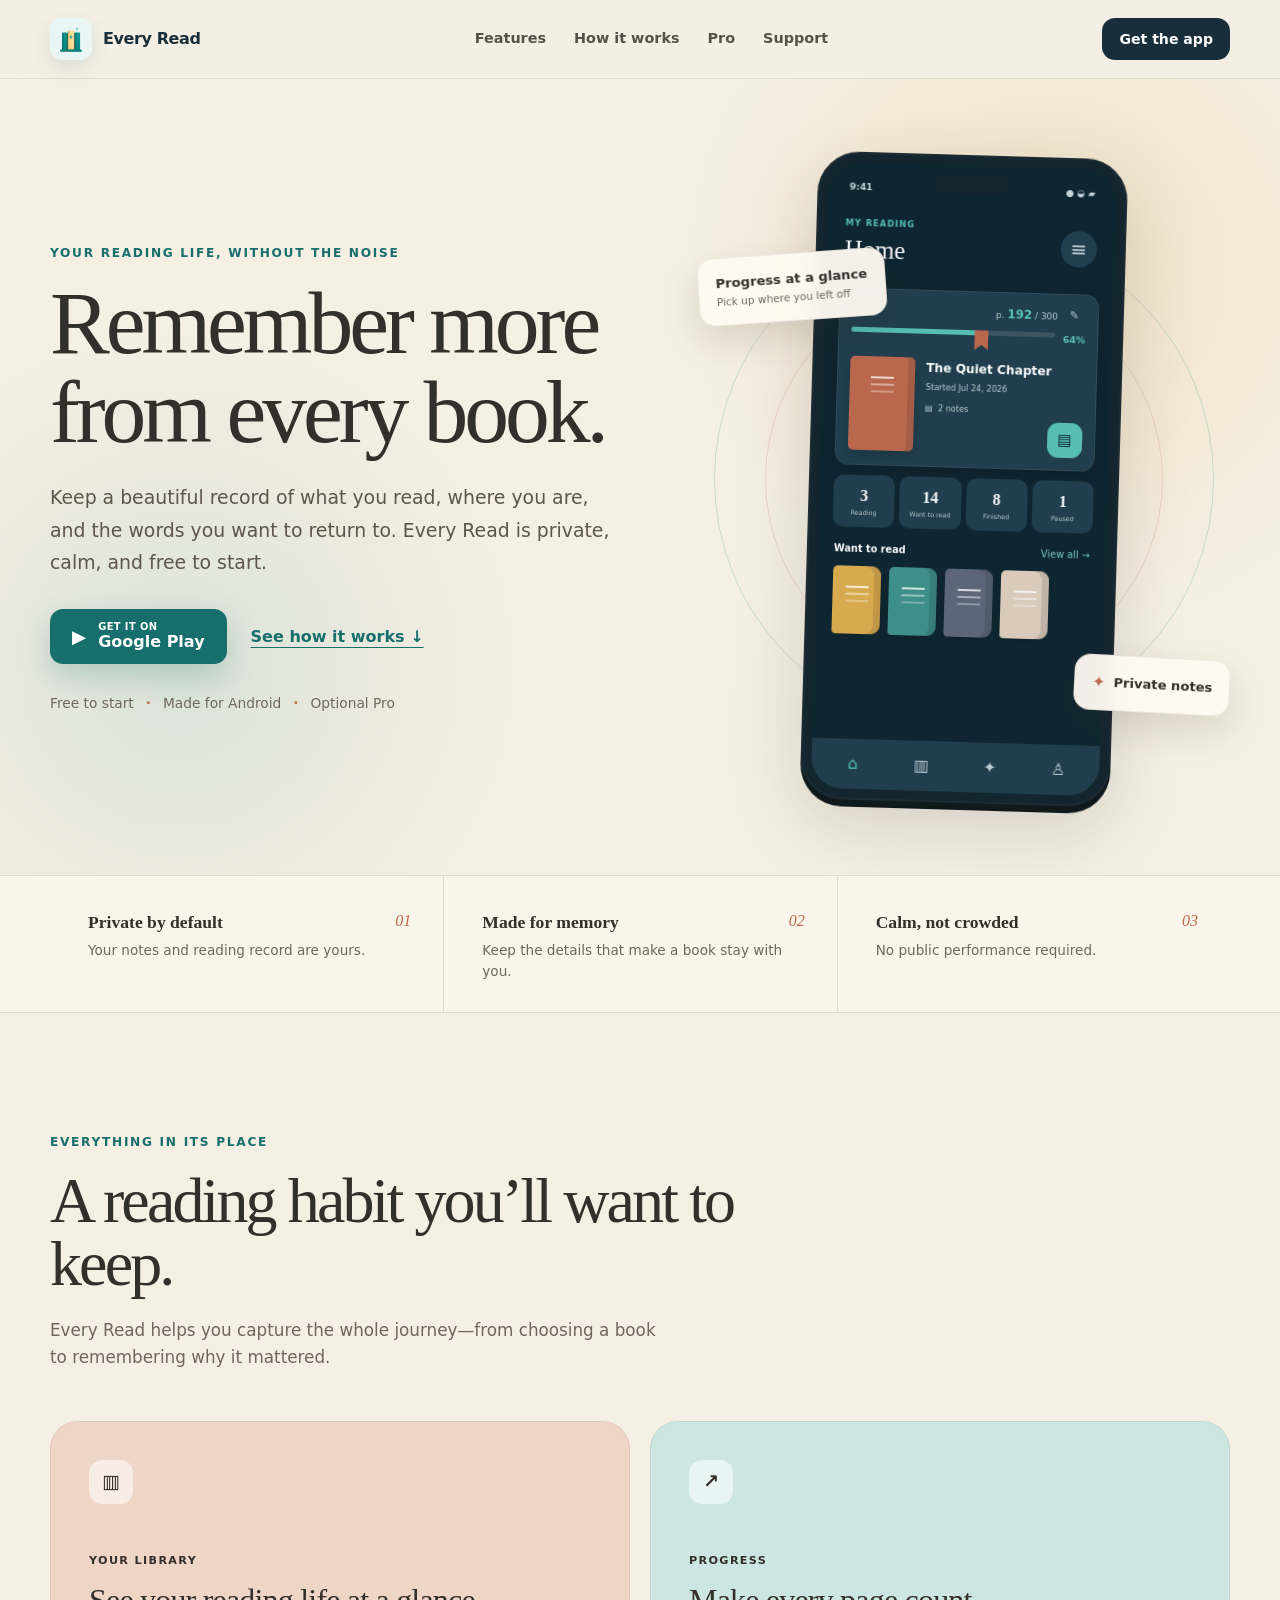
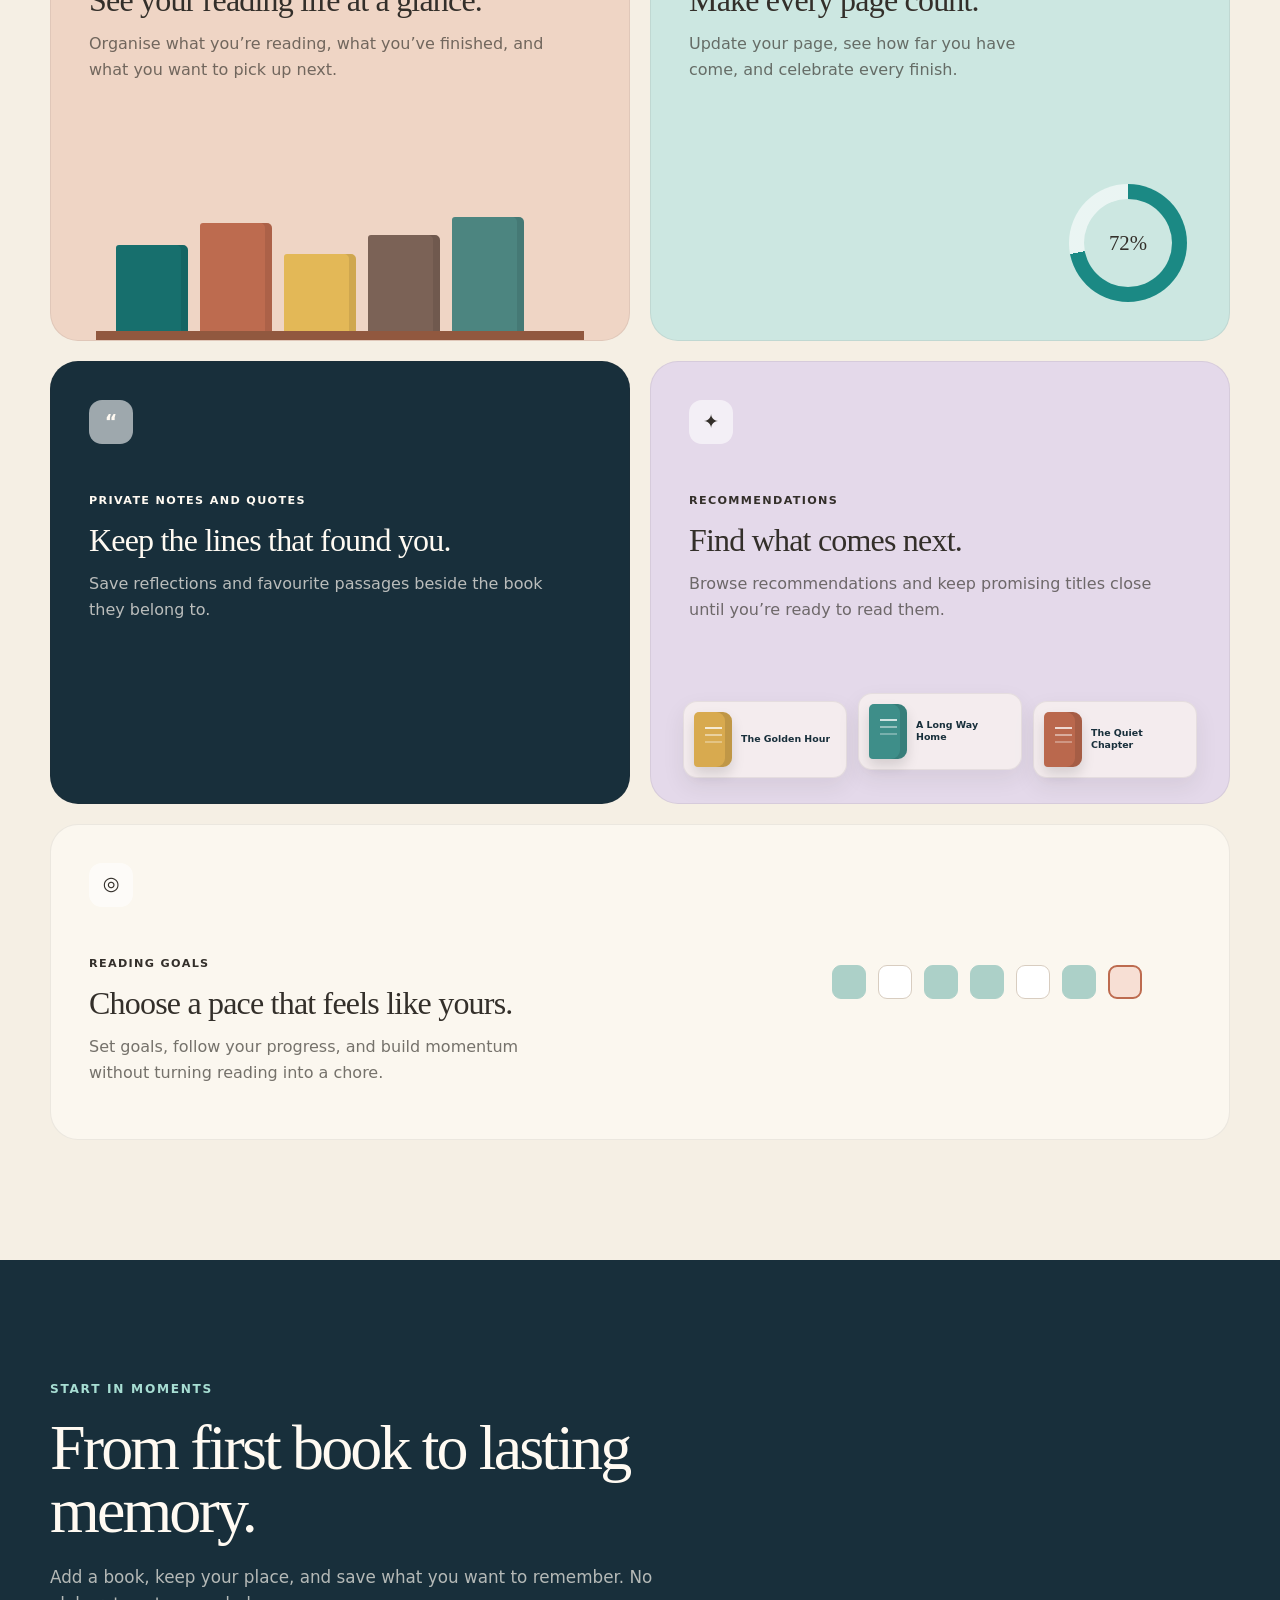
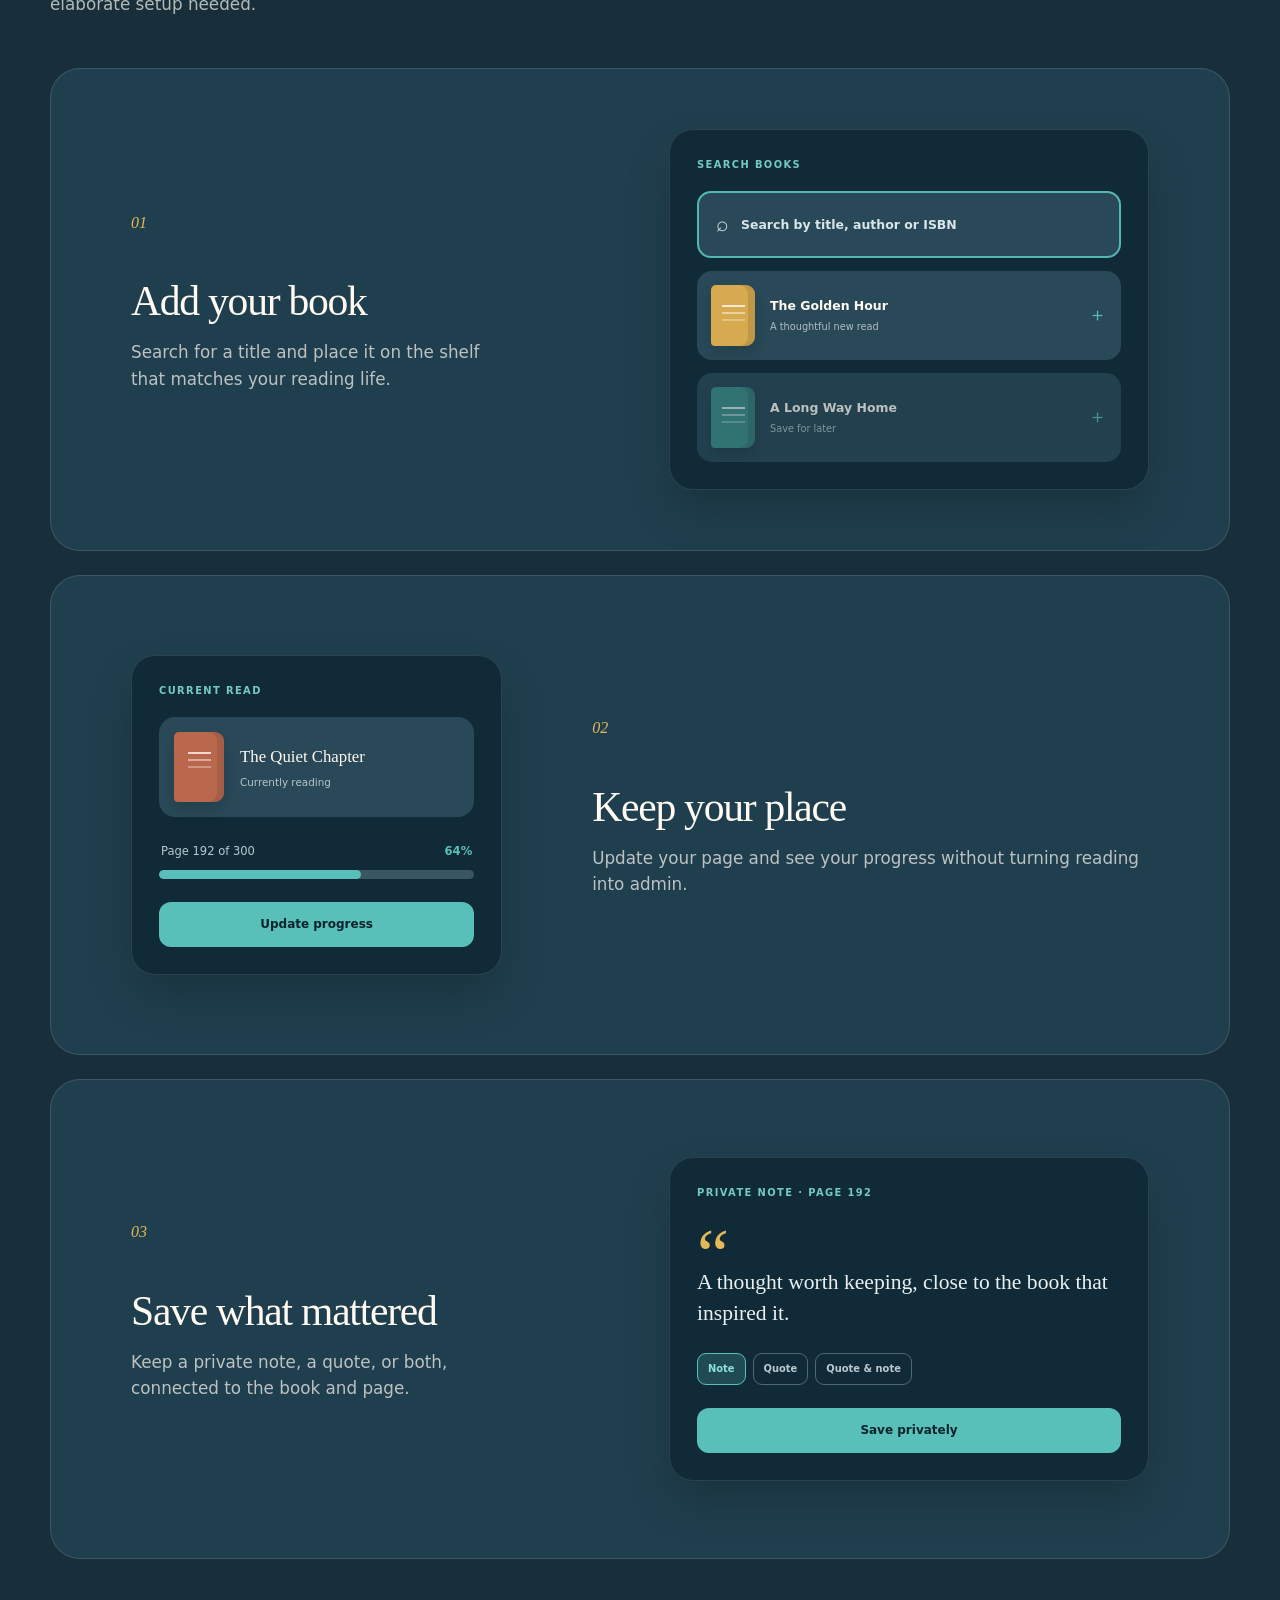
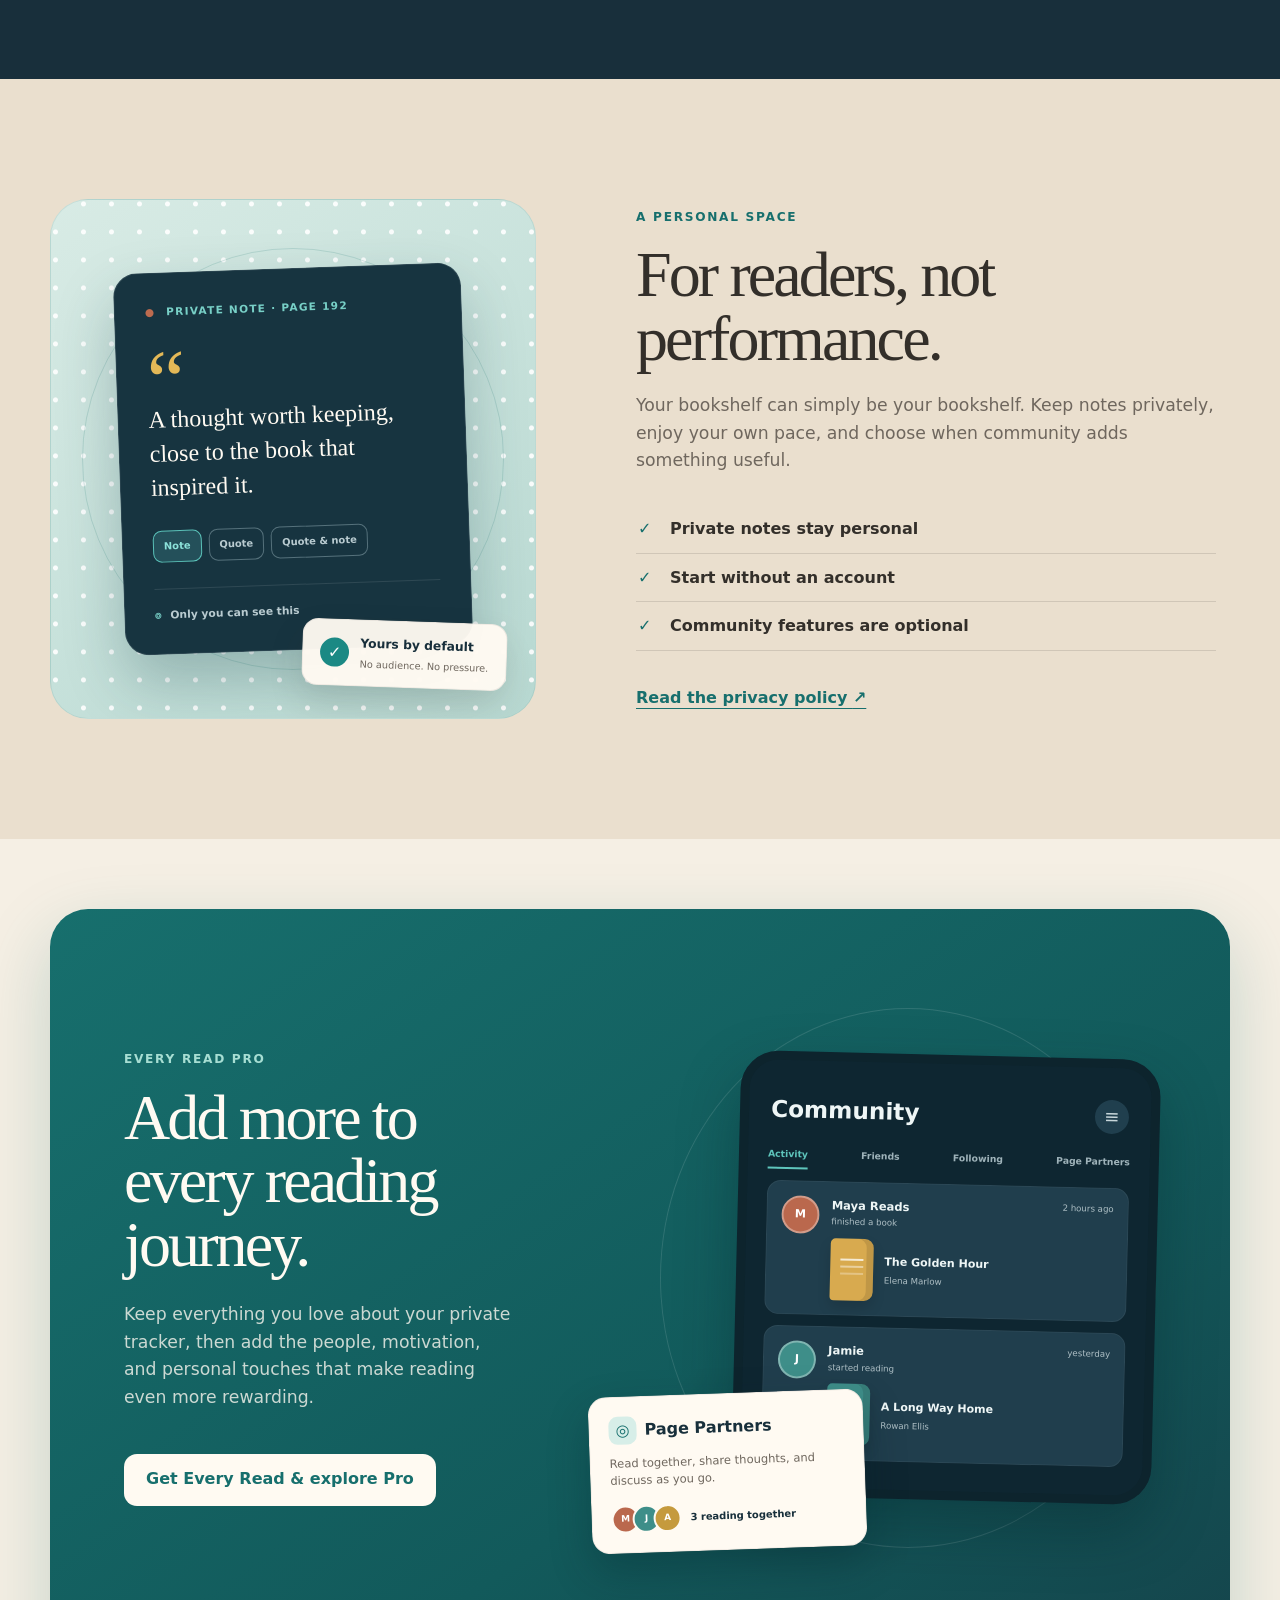
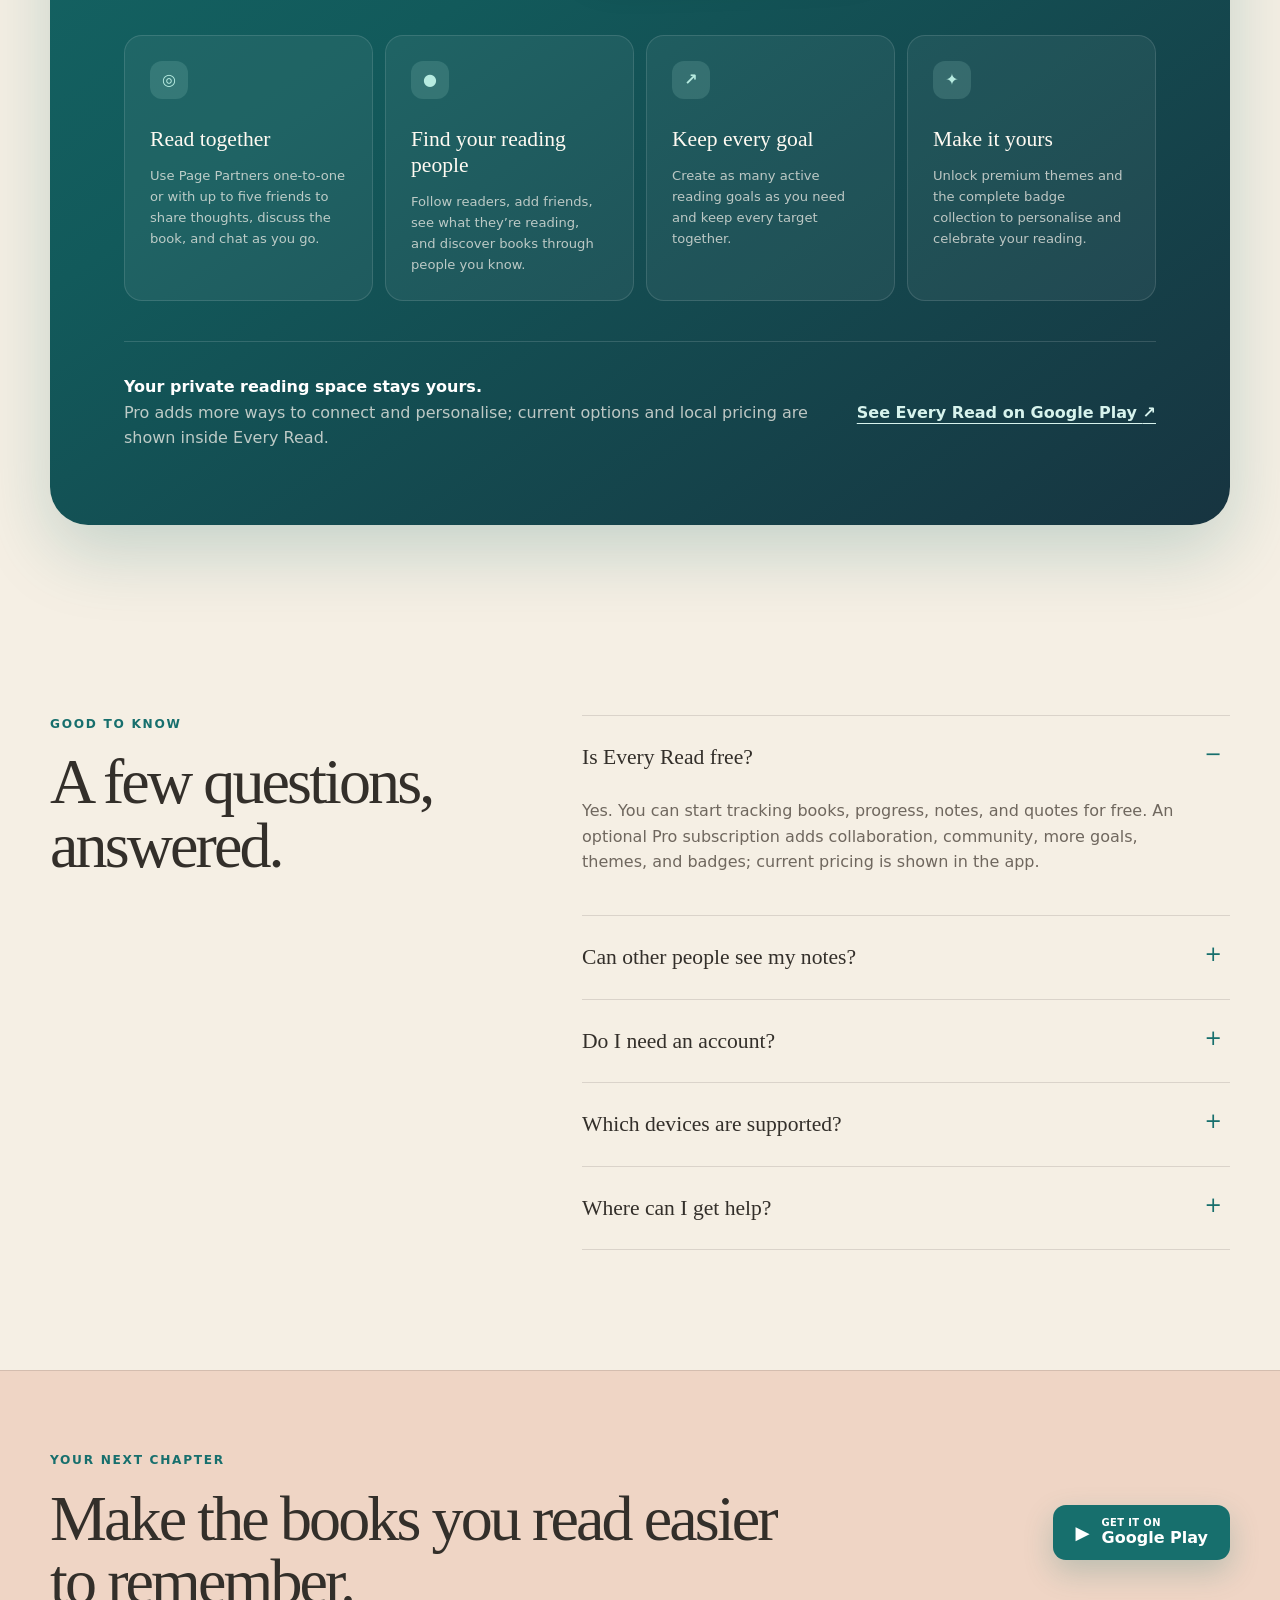
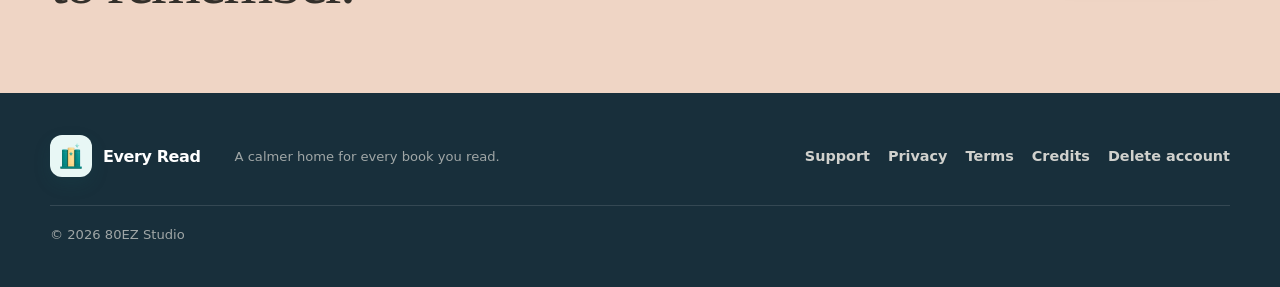
==== commit f5467620: "Balance the feature grid with recommendations" ====
--- a/index.html
+++ b/index.html
@@ -10,7 +10,7 @@
   <link rel="canonical" href="https://80ezstudio.github.io/EveryRead/">
   <link rel="icon" href="assets/every-read-icon.png" type="image/png">
   <link rel="apple-touch-icon" href="assets/every-read-icon.png">
-  <link rel="stylesheet" href="styles.css?v=20260801-3">
+  <link rel="stylesheet" href="styles.css?v=20260801-4">
 
   <meta property="og:type" content="website">
   <meta property="og:site_name" content="Every Read">
@@ -159,6 +159,18 @@
             <p>Save reflections and favourite passages beside the book they belong to.</p>
           </article>
 
+          <article class="feature-card discovery-card">
+            <span class="feature-icon" aria-hidden="true">✦</span>
+            <p class="card-label">Recommendations</p>
+            <h3>Find what comes next.</h3>
+            <p>Browse recommendations and keep promising titles close until you’re ready to read them.</p>
+            <div class="recommendation-row" aria-hidden="true">
+              <div><span class="sample-cover cover-gold"></span><small>The Golden Hour</small></div>
+              <div><span class="sample-cover cover-teal"></span><small>A Long Way Home</small></div>
+              <div><span class="sample-cover cover-coral"></span><small>The Quiet Chapter</small></div>
+            </div>
+          </article>
+
           <article class="feature-card feature-wide paper">
             <div>
               <span class="feature-icon" aria-hidden="true">◎</span>
--- a/styles.css
+++ b/styles.css
@@ -297,6 +297,13 @@
 .feature-card.teal { padding-right: 175px; }
 .ink { background: var(--ink); color: var(--cream); }
 .ink p { color: rgba(255, 250, 242, 0.7); }
+.discovery-card { padding-bottom: 164px; background: #e4d9ea; }
+.recommendation-row { position: absolute; right: 32px; bottom: 25px; left: 32px; display: grid; grid-template-columns: repeat(3, 1fr); gap: 11px; align-items: end; }
+.recommendation-row > div { min-width: 0; display: flex; align-items: center; gap: 9px; padding: 10px; border: 1px solid rgba(51,47,42,0.08); border-radius: 14px; background: rgba(255,250,242,0.58); box-shadow: 0 9px 22px rgba(51,47,42,0.08); }
+.recommendation-row > div:nth-child(2) { transform: translateY(-8px); }
+.recommendation-row .sample-cover { width: 38px; height: 55px; }
+.recommendation-row .sample-cover::before { width: 17px; margin-top: 15px; }
+.recommendation-row small { min-width: 0; overflow: hidden; color: var(--ink); font-size: 0.59rem; font-weight: 750; line-height: 1.25; text-overflow: ellipsis; }
 .paper { background: #fbf7ef; }
 .feature-card.feature-large { min-height: 520px; padding-bottom: 180px; }
 .feature-wide { grid-column: 1 / -1; min-height: 300px; display: grid; grid-template-columns: 1.2fr 0.8fr; align-items: center; gap: 80px; }
@@ -505,6 +512,11 @@
   .feature-card { min-height: 350px; padding: 30px; }
   .feature-card.feature-large { min-height: 540px; padding-bottom: 180px; }
   .feature-card.teal { min-height: 480px; padding: 30px 30px 175px; }
+  .discovery-card { min-height: 430px; padding: 30px 30px 160px; }
+  .recommendation-row { right: 20px; bottom: 22px; left: 20px; gap: 7px; }
+  .recommendation-row > div { justify-content: center; padding: 9px 6px; }
+  .recommendation-row small { display: none; }
+  .recommendation-row .sample-cover { width: 52px; height: 76px; }
   .feature-wide { min-height: auto; }
   .goal-calendar { grid-template-columns: repeat(7, minmax(22px, 30px)); gap: 7px; justify-content: start; }
   .goal-calendar span { width: 100%; height: 30px; }
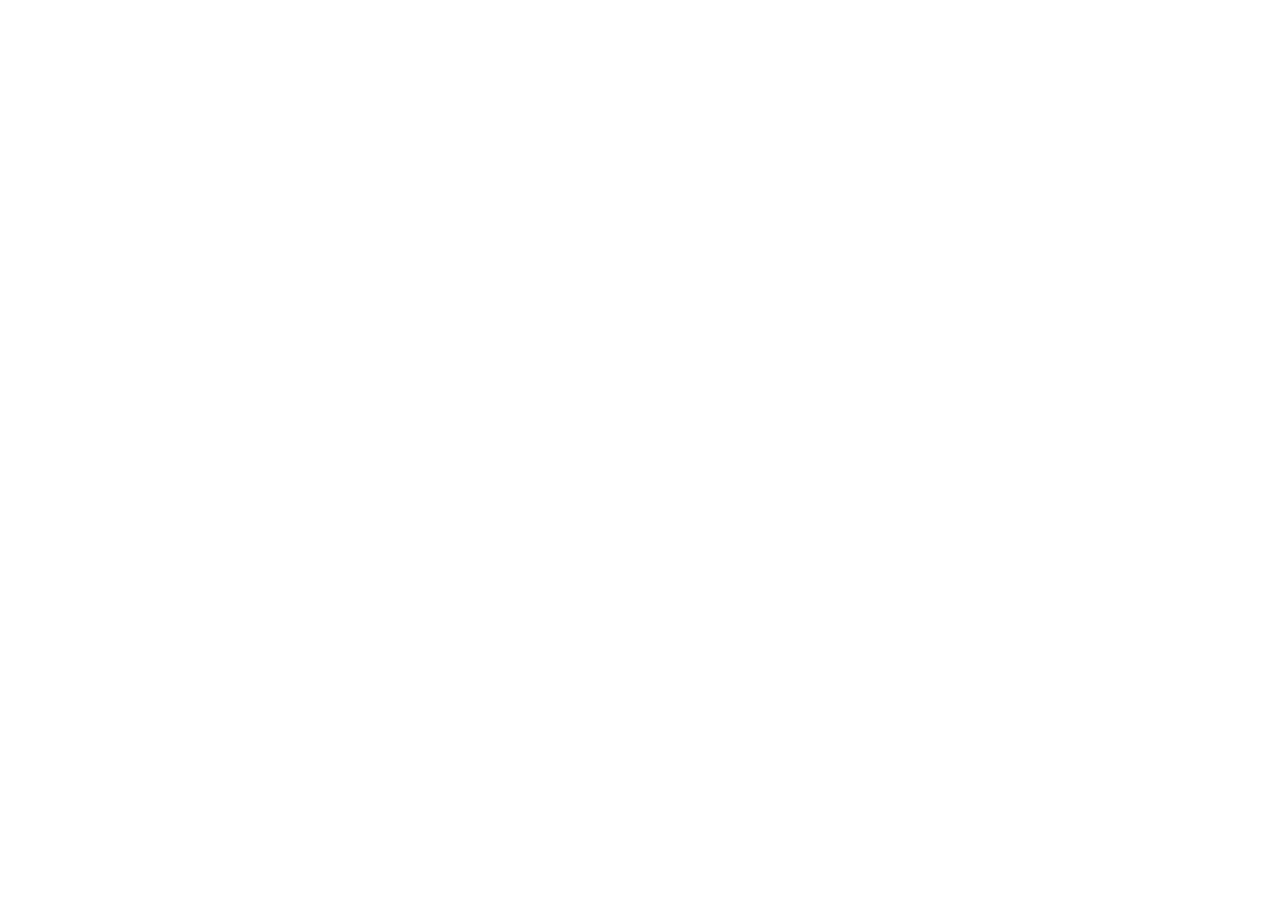
==== commit 288bbe8c: "Redirect the duplicate marketing homepage" ====
--- a/index.html
+++ b/index.html
@@ -3,355 +3,30 @@
 <head>
   <meta charset="utf-8">
   <meta name="viewport" content="width=device-width, initial-scale=1">
-  <title>Every Read — Private book tracker and reading journal for Android</title>
-  <meta name="description" content="Track books, update your reading progress, and save private notes and quotes. Every Read is a calm Android book tracker that is free to start.">
+  <title>Every Read — Official website</title>
+  <meta name="description" content="Continue to the official Every Read book tracker and reading journal website.">
+  <meta name="robots" content="noindex,follow">
   <meta name="theme-color" content="#f5efe4">
-  <meta name="robots" content="index,follow,max-image-preview:large">
-  <link rel="canonical" href="https://80ezstudio.github.io/EveryRead/">
+  <link rel="canonical" href="https://80ezstudio.github.io/every-read/">
   <link rel="icon" href="assets/every-read-icon.png" type="image/png">
-  <link rel="apple-touch-icon" href="assets/every-read-icon.png">
-  <link rel="stylesheet" href="styles.css?v=20260801-4">
-
-  <meta property="og:type" content="website">
-  <meta property="og:site_name" content="Every Read">
-  <meta property="og:title" content="Every Read — Remember more from every book">
-  <meta property="og:description" content="A calm, private book tracker and reading journal for Android. Free to start.">
-  <meta property="og:url" content="https://80ezstudio.github.io/EveryRead/">
-  <meta property="og:image" content="https://80ezstudio.github.io/EveryRead/assets/every-read-social.png">
-  <meta property="og:image:width" content="1200">
-  <meta property="og:image:height" content="630">
-  <meta property="og:image:alt" content="Every Read — remember more from every book">
-  <meta name="twitter:card" content="summary_large_image">
-
-  <script type="application/ld+json">
-  {
-    "@context": "https://schema.org",
-    "@type": "SoftwareApplication",
-    "name": "Every Read",
-    "applicationCategory": "LifestyleApplication",
-    "operatingSystem": "Android",
-    "description": "A private book tracker and reading journal for recording books, progress, notes, quotes, and reading goals.",
-    "url": "https://80ezstudio.github.io/EveryRead/",
-    "image": "https://80ezstudio.github.io/EveryRead/assets/every-read-icon.png",
-    "downloadUrl": "https://play.google.com/store/apps/details?id=com.eightyezstudio.mybookshelf",
-    "author": {
-      "@type": "Organization",
-      "name": "80EZ Studio"
-    },
-    "offers": {
-      "@type": "Offer",
-      "price": "0",
-      "priceCurrency": "GBP",
-      "description": "Free to start, with an optional Every Read Pro subscription."
-    }
-  }
+  <meta http-equiv="refresh" content="0;url=https://80ezstudio.github.io/every-read/">
+  <style>
+    :root { color-scheme: light; font-family: system-ui, sans-serif; }
+    body { min-height: 100vh; margin: 0; display: grid; place-items: center; text-align: center; background: #f5efe4; color: #182f3b; }
+    main { max-width: 34rem; padding: 2rem; }
+    img { width: 84px; height: 84px; border-radius: 22px; }
+    a { color: #176f6d; font-weight: 800; }
+  </style>
+  <script>
+    window.location.replace("https://80ezstudio.github.io/every-read/" + window.location.search + window.location.hash);
   </script>
 </head>
 <body>
-  <a class="skip-link" href="#main">Skip to content</a>
-
-  <header class="site-header">
-    <div class="shell header-inner">
-      <a class="brand" href="#top" aria-label="Every Read home">
-        <img src="assets/every-read-icon.png" alt="" width="42" height="42">
-        <span>Every Read</span>
-      </a>
-      <nav aria-label="Main navigation">
-        <a href="#features">Features</a>
-        <a href="#how-it-works">How it works</a>
-        <a href="#pro">Pro</a>
-        <a href="#support">Support</a>
-      </nav>
-      <a class="button button-small" href="https://play.google.com/store/apps/details?id=com.eightyezstudio.mybookshelf&amp;referrer=utm_source%3Deveryread_site%26utm_medium%3Dwebsite%26utm_campaign%3Dofficial_homepage%26utm_content%3Dheader">Get the app</a>
-    </div>
-  </header>
-
-  <main id="main">
-    <section class="hero" id="top">
-      <div class="shell hero-grid">
-        <div class="hero-copy">
-          <p class="eyebrow">Your reading life, without the noise</p>
-          <h1>Remember more from every book.</h1>
-          <p class="hero-intro">Keep a beautiful record of what you read, where you are, and the words you want to return to. Every Read is private, calm, and free to start.</p>
-          <div class="hero-actions">
-            <a class="button button-primary store-button" href="https://play.google.com/store/apps/details?id=com.eightyezstudio.mybookshelf&amp;referrer=utm_source%3Deveryread_site%26utm_medium%3Dwebsite%26utm_campaign%3Dofficial_homepage%26utm_content%3Dhero" aria-label="Get Every Read on Google Play">
-              <span class="play-mark" aria-hidden="true">▶</span>
-              <span><small>Get it on</small>Google Play</span>
-            </a>
-            <a class="text-link" href="#how-it-works">See how it works <span aria-hidden="true">↓</span></a>
-          </div>
-          <ul class="quiet-facts" aria-label="App details">
-            <li>Free to start</li>
-            <li>Made for Android</li>
-            <li>Optional Pro</li>
-          </ul>
-        </div>
-
-        <div class="hero-visual">
-          <span class="orbit orbit-one" aria-hidden="true"></span>
-          <span class="orbit orbit-two" aria-hidden="true"></span>
-          <div class="phone hero-phone" role="img" aria-label="Illustration of the Every Read app showing a current book, progress, and personal bookshelf">
-            <div class="phone-camera" aria-hidden="true"></div>
-            <div class="app-screen" aria-hidden="true">
-              <div class="app-status"><span>9:41</span><span>● ◒ ▰</span></div>
-              <div class="app-heading"><div><small>MY READING</small><strong>Home</strong></div><span class="app-menu">≡</span></div>
-              <div class="current-read-card">
-                <div class="current-page"><span>p. <strong>192</strong> / 300</span><span class="progress-edit">✎</span></div>
-                <div class="current-progress-row">
-                  <div class="app-progress"><span></span><i></i></div>
-                  <strong>64%</strong>
-                </div>
-                <div class="current-read-body">
-                  <span class="sample-cover cover-coral"></span>
-                  <div class="current-book-copy"><strong>The Quiet Chapter</strong><small>Started Jul 24, 2026</small><small class="note-count">▤&nbsp; 2 notes</small></div>
-                  <span class="note-action">▤</span>
-                </div>
-              </div>
-              <div class="app-stats"><div><strong>3</strong><small>Reading</small></div><div><strong>14</strong><small>Want to read</small></div><div><strong>8</strong><small>Finished</small></div><div><strong>1</strong><small>Paused</small></div></div>
-              <div class="app-shelf-title"><strong>Want to read</strong><span>View all →</span></div>
-              <div class="app-books"><span class="sample-cover cover-gold"></span><span class="sample-cover cover-teal"></span><span class="sample-cover cover-ink"></span><span class="sample-cover cover-paper"></span></div>
-              <div class="app-nav"><span>⌂</span><span>▥</span><span>✦</span><span>♙</span></div>
-            </div>
-          </div>
-          <div class="floating-card float-progress"><strong>Progress at a glance</strong><span>Pick up where you left off</span></div>
-          <div class="floating-card float-note"><span aria-hidden="true">✦</span><strong>Private notes</strong></div>
-        </div>
-      </div>
-    </section>
-
-    <section class="principle-strip" aria-label="Every Read principles">
-      <div class="shell principle-grid">
-        <div><span>01</span><strong>Private by default</strong><p>Your notes and reading record are yours.</p></div>
-        <div><span>02</span><strong>Made for memory</strong><p>Keep the details that make a book stay with you.</p></div>
-        <div><span>03</span><strong>Calm, not crowded</strong><p>No public performance required.</p></div>
-      </div>
-    </section>
-
-    <section class="section features" id="features">
-      <div class="shell">
-        <div class="section-heading">
-          <p class="eyebrow">Everything in its place</p>
-          <h2>A reading habit you’ll want to keep.</h2>
-          <p>Every Read helps you capture the whole journey—from choosing a book to remembering why it mattered.</p>
-        </div>
-
-        <div class="feature-grid">
-          <article class="feature-card feature-large warm">
-            <span class="feature-icon" aria-hidden="true">▥</span>
-            <p class="card-label">Your library</p>
-            <h3>See your reading life at a glance.</h3>
-            <p>Organise what you’re reading, what you’ve finished, and what you want to pick up next.</p>
-            <div class="mini-shelf" aria-hidden="true"><i></i><i></i><i></i><i></i><i></i></div>
-          </article>
-
-          <article class="feature-card teal">
-            <span class="feature-icon" aria-hidden="true">↗</span>
-            <p class="card-label">Progress</p>
-            <h3>Make every page count.</h3>
-            <p>Update your page, see how far you have come, and celebrate every finish.</p>
-            <div class="ring" aria-hidden="true"><span>72%</span></div>
-          </article>
-
-          <article class="feature-card ink">
-            <span class="feature-icon" aria-hidden="true">“</span>
-            <p class="card-label">Private notes and quotes</p>
-            <h3>Keep the lines that found you.</h3>
-            <p>Save reflections and favourite passages beside the book they belong to.</p>
-          </article>
-
-          <article class="feature-card discovery-card">
-            <span class="feature-icon" aria-hidden="true">✦</span>
-            <p class="card-label">Recommendations</p>
-            <h3>Find what comes next.</h3>
-            <p>Browse recommendations and keep promising titles close until you’re ready to read them.</p>
-            <div class="recommendation-row" aria-hidden="true">
-              <div><span class="sample-cover cover-gold"></span><small>The Golden Hour</small></div>
-              <div><span class="sample-cover cover-teal"></span><small>A Long Way Home</small></div>
-              <div><span class="sample-cover cover-coral"></span><small>The Quiet Chapter</small></div>
-            </div>
-          </article>
-
-          <article class="feature-card feature-wide paper">
-            <div>
-              <span class="feature-icon" aria-hidden="true">◎</span>
-              <p class="card-label">Reading goals</p>
-              <h3>Choose a pace that feels like yours.</h3>
-              <p>Set goals, follow your progress, and build momentum without turning reading into a chore.</p>
-            </div>
-            <div class="goal-calendar" aria-hidden="true">
-              <span class="filled"></span><span></span><span class="filled"></span><span class="filled"></span><span></span><span class="filled"></span><span class="today"></span>
-            </div>
-          </article>
-        </div>
-      </div>
-    </section>
-
-    <section class="section journey" id="how-it-works">
-      <div class="shell">
-        <div class="section-heading journey-heading">
-          <p class="eyebrow">Start in moments</p>
-          <h2>From first book to lasting memory.</h2>
-          <p>Add a book, keep your place, and save what you want to remember. No elaborate setup needed.</p>
-        </div>
-
-        <div class="journey-grid">
-          <article class="journey-step">
-            <div class="step-copy"><span>01</span><h3>Add your book</h3><p>Search for a title and place it on the shelf that matches your reading life.</p></div>
-            <div class="journey-preview search-preview" aria-label="Illustration of searching for a book in Every Read">
-              <div class="preview-label">SEARCH BOOKS</div>
-              <div class="preview-search"><span>⌕</span><strong>Search by title, author or ISBN</strong></div>
-              <div class="preview-result"><span class="sample-cover cover-gold"></span><div><strong>The Golden Hour</strong><small>A thoughtful new read</small></div><span>＋</span></div>
-              <div class="preview-result muted-result"><span class="sample-cover cover-teal"></span><div><strong>A Long Way Home</strong><small>Save for later</small></div><span>＋</span></div>
-            </div>
-          </article>
-          <article class="journey-step journey-reverse">
-            <div class="step-copy"><span>02</span><h3>Keep your place</h3><p>Update your page and see your progress without turning reading into admin.</p></div>
-            <div class="journey-preview progress-preview" aria-label="Illustration of updating reading progress in Every Read">
-              <div class="preview-label">CURRENT READ</div>
-              <div class="preview-book"><span class="sample-cover cover-coral"></span><div><strong>The Quiet Chapter</strong><small>Currently reading</small></div></div>
-              <div class="preview-progress-meta"><span>Page 192 of 300</span><strong>64%</strong></div>
-              <div class="preview-progress"><span></span></div>
-              <div class="preview-button">Update progress</div>
-            </div>
-          </article>
-          <article class="journey-step">
-            <div class="step-copy"><span>03</span><h3>Save what mattered</h3><p>Keep a private note, a quote, or both, connected to the book and page.</p></div>
-            <div class="journey-preview note-preview" aria-label="Illustration of saving a private reading note in Every Read">
-              <div class="preview-label">PRIVATE NOTE · PAGE 192</div>
-              <span class="large-quote">“</span>
-              <p>A thought worth keeping, close to the book that inspired it.</p>
-              <div class="note-options"><span>Note</span><span>Quote</span><span>Quote &amp; note</span></div>
-              <div class="preview-button">Save privately</div>
-            </div>
-          </article>
-        </div>
-      </div>
-    </section>
-
-    <section class="section privacy-section">
-      <div class="shell privacy-grid">
-        <div class="privacy-art" role="img" aria-label="Illustration of a private reading note that only its writer can see">
-          <div class="private-note-sheet" aria-hidden="true">
-            <div class="private-note-label"><span>●</span> PRIVATE NOTE · PAGE 192</div>
-            <span class="private-quote">“</span>
-            <p>A thought worth keeping, close to the book that inspired it.</p>
-            <div class="private-note-options"><span>Note</span><span>Quote</span><span>Quote &amp; note</span></div>
-            <div class="private-note-footer"><span>⌾</span> Only you can see this</div>
-          </div>
-          <div class="privacy-promise" aria-hidden="true"><span>✓</span><div><strong>Yours by default</strong><small>No audience. No pressure.</small></div></div>
-        </div>
-        <div class="privacy-copy">
-          <p class="eyebrow">A personal space</p>
-          <h2>For readers, not performance.</h2>
-          <p>Your bookshelf can simply be your bookshelf. Keep notes privately, enjoy your own pace, and choose when community adds something useful.</p>
-          <ul class="check-list">
-            <li>Private notes stay personal</li>
-            <li>Start without an account</li>
-            <li>Community features are optional</li>
-          </ul>
-          <a class="text-link" href="privacy-policy.html">Read the privacy policy <span aria-hidden="true">↗</span></a>
-        </div>
-      </div>
-    </section>
-
-    <section class="section pro-section" id="pro">
-      <div class="shell pro-panel">
-        <div class="pro-showcase">
-          <div class="pro-heading">
-            <p class="eyebrow light">Every Read Pro</p>
-            <h2>Add more to every reading journey.</h2>
-            <p>Keep everything you love about your private tracker, then add the people, motivation, and personal touches that make reading even more rewarding.</p>
-            <a class="button button-light" href="https://play.google.com/store/apps/details?id=com.eightyezstudio.mybookshelf&amp;referrer=utm_source%3Deveryread_site%26utm_medium%3Dwebsite%26utm_campaign%3Dofficial_homepage%26utm_content%3Dpro_hero">Get Every Read &amp; explore Pro</a>
-          </div>
-          <div class="community-stage" role="img" aria-label="Illustration of the Every Read Community Activity screen with reader updates and Page Partners">
-            <div class="community-mock" aria-hidden="true">
-              <div class="community-header"><strong>Community</strong><span>≡</span></div>
-              <div class="community-tabs"><strong>Activity</strong><span>Friends</span><span>Following</span><span>Page Partners</span></div>
-              <div class="activity-card">
-                <span class="reader-avatar avatar-coral">M</span>
-                <div class="activity-copy"><div><strong>Maya Reads</strong><small>2 hours ago</small></div><span>finished a book</span><div class="activity-book"><span class="sample-cover cover-gold"></span><div><strong>The Golden Hour</strong><small>Elena Marlow</small></div></div></div>
-              </div>
-              <div class="activity-card">
-                <span class="reader-avatar avatar-teal">J</span>
-                <div class="activity-copy"><div><strong>Jamie</strong><small>yesterday</small></div><span>started reading</span><div class="activity-book"><span class="sample-cover cover-teal"></span><div><strong>A Long Way Home</strong><small>Rowan Ellis</small></div></div></div>
-              </div>
-            </div>
-            <div class="partners-peek" aria-hidden="true">
-              <div><span class="partner-icon">◎</span><strong>Page Partners</strong></div>
-              <p>Read together, share thoughts, and discuss as you go.</p>
-              <div class="partner-readers"><span class="reader-avatar avatar-coral">M</span><span class="reader-avatar avatar-teal">J</span><span class="reader-avatar avatar-gold">A</span><strong>3 reading together</strong></div>
-            </div>
-          </div>
-        </div>
-        <div class="pro-grid">
-          <article><span class="pro-icon">◎</span><h3>Read together</h3><p>Use Page Partners one-to-one or with up to five friends to share thoughts, discuss the book, and chat as you go.</p></article>
-          <article><span class="pro-icon">●</span><h3>Find your reading people</h3><p>Follow readers, add friends, see what they’re reading, and discover books through people you know.</p></article>
-          <article><span class="pro-icon">↗</span><h3>Keep every goal</h3><p>Create as many active reading goals as you need and keep every target together.</p></article>
-          <article><span class="pro-icon">✦</span><h3>Make it yours</h3><p>Unlock premium themes and the complete badge collection to personalise and celebrate your reading.</p></article>
-        </div>
-        <div class="pro-cta">
-          <p><strong>Your private reading space stays yours.</strong><br>Pro adds more ways to connect and personalise; current options and local pricing are shown inside Every Read.</p>
-          <a class="text-link pro-link" href="https://play.google.com/store/apps/details?id=com.eightyezstudio.mybookshelf&amp;referrer=utm_source%3Deveryread_site%26utm_medium%3Dwebsite%26utm_campaign%3Dofficial_homepage%26utm_content%3Dpro_footer">See Every Read on Google Play <span aria-hidden="true">↗</span></a>
-        </div>
-      </div>
-    </section>
-
-    <section class="section questions" id="support">
-      <div class="shell question-grid">
-        <div class="section-heading question-heading">
-          <p class="eyebrow">Good to know</p>
-          <h2>A few questions, answered.</h2>
-        </div>
-        <div class="faq-list">
-          <details open>
-            <summary>Is Every Read free?</summary>
-            <p>Yes. You can start tracking books, progress, notes, and quotes for free. An optional Pro subscription adds collaboration, community, more goals, themes, and badges; current pricing is shown in the app.</p>
-          </details>
-          <details>
-            <summary>Can other people see my notes?</summary>
-            <p>Your private notes and quotes are for you. Community features are separate and optional.</p>
-          </details>
-          <details>
-            <summary>Do I need an account?</summary>
-            <p>No. You can begin with a local profile. An account is available when you want cloud and community features.</p>
-          </details>
-          <details>
-            <summary>Which devices are supported?</summary>
-            <p>Every Read is currently available for Android through Google Play.</p>
-          </details>
-          <details>
-            <summary>Where can I get help?</summary>
-            <p>Email <a href="mailto:80ezstudio@gmail.com">80ezstudio@gmail.com</a>, or use the support and account links below.</p>
-          </details>
-        </div>
-      </div>
-    </section>
-
-    <section class="final-cta">
-      <div class="shell final-cta-inner">
-        <div><p class="eyebrow">Your next chapter</p><h2>Make the books you read easier to remember.</h2></div>
-        <a class="button button-primary store-button" href="https://play.google.com/store/apps/details?id=com.eightyezstudio.mybookshelf&amp;referrer=utm_source%3Deveryread_site%26utm_medium%3Dwebsite%26utm_campaign%3Dofficial_homepage%26utm_content%3Dfooter" aria-label="Get Every Read on Google Play">
-          <span class="play-mark" aria-hidden="true">▶</span><span><small>Get it on</small>Google Play</span>
-        </a>
-      </div>
-    </section>
+  <main>
+    <img src="assets/every-read-icon.png" alt="Every Read app icon" width="84" height="84">
+    <h1>Every Read has one official home.</h1>
+    <p>Taking you to the Every Read book tracker and reading journal website.</p>
+    <p><a href="https://80ezstudio.github.io/every-read/">Continue to Every Read</a></p>
   </main>
-
-  <footer>
-    <div class="shell footer-inner">
-      <a class="brand footer-brand" href="#top" aria-label="Every Read home">
-        <img src="assets/every-read-icon.png" alt="" width="42" height="42"><span>Every Read</span>
-      </a>
-      <p>A calmer home for every book you read.</p>
-      <div class="footer-links" aria-label="Support and legal links">
-        <a href="mailto:80ezstudio@gmail.com">Support</a>
-        <a href="privacy-policy.html">Privacy</a>
-        <a href="terms-and-conditions.html">Terms</a>
-        <a href="credits.html">Credits</a>
-        <a href="delete-account/">Delete account</a>
-      </div>
-      <p class="copyright">© 2026 80EZ Studio</p>
-    </div>
-  </footer>
 </body>
 </html>
